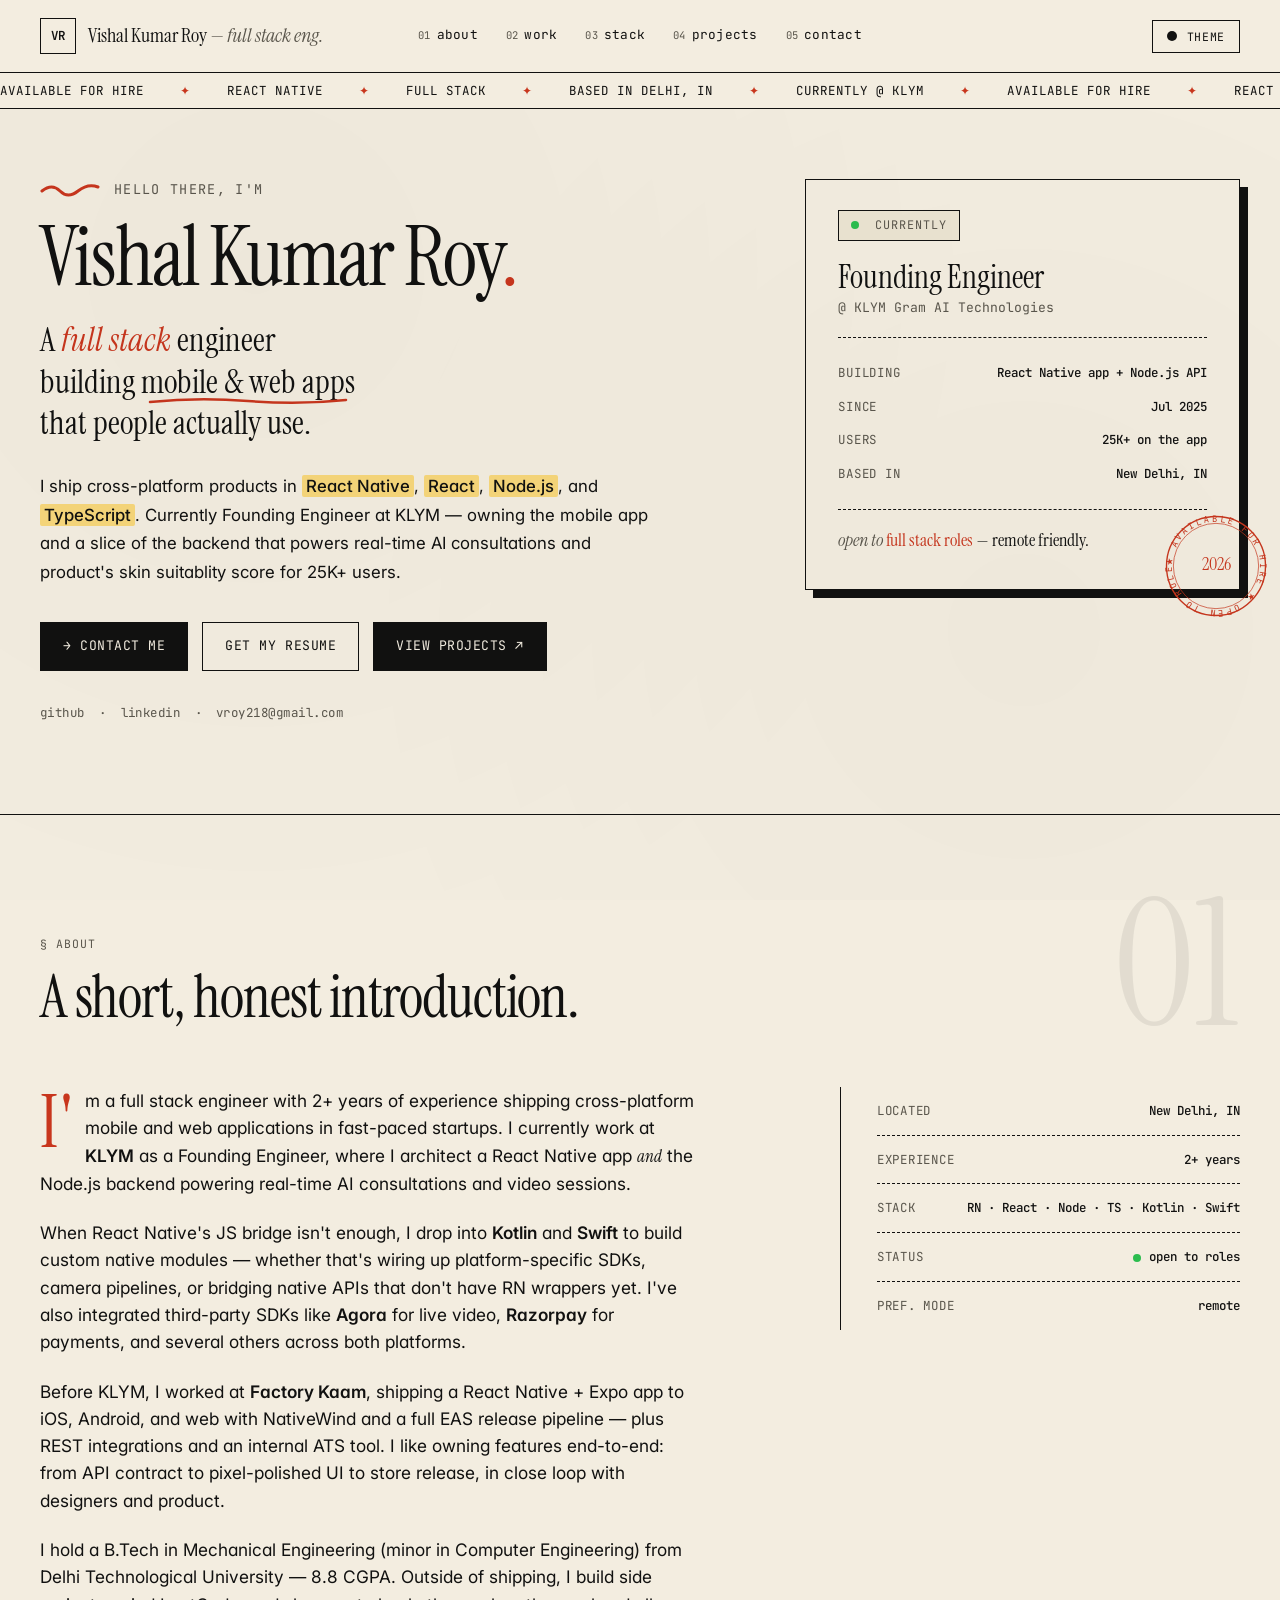
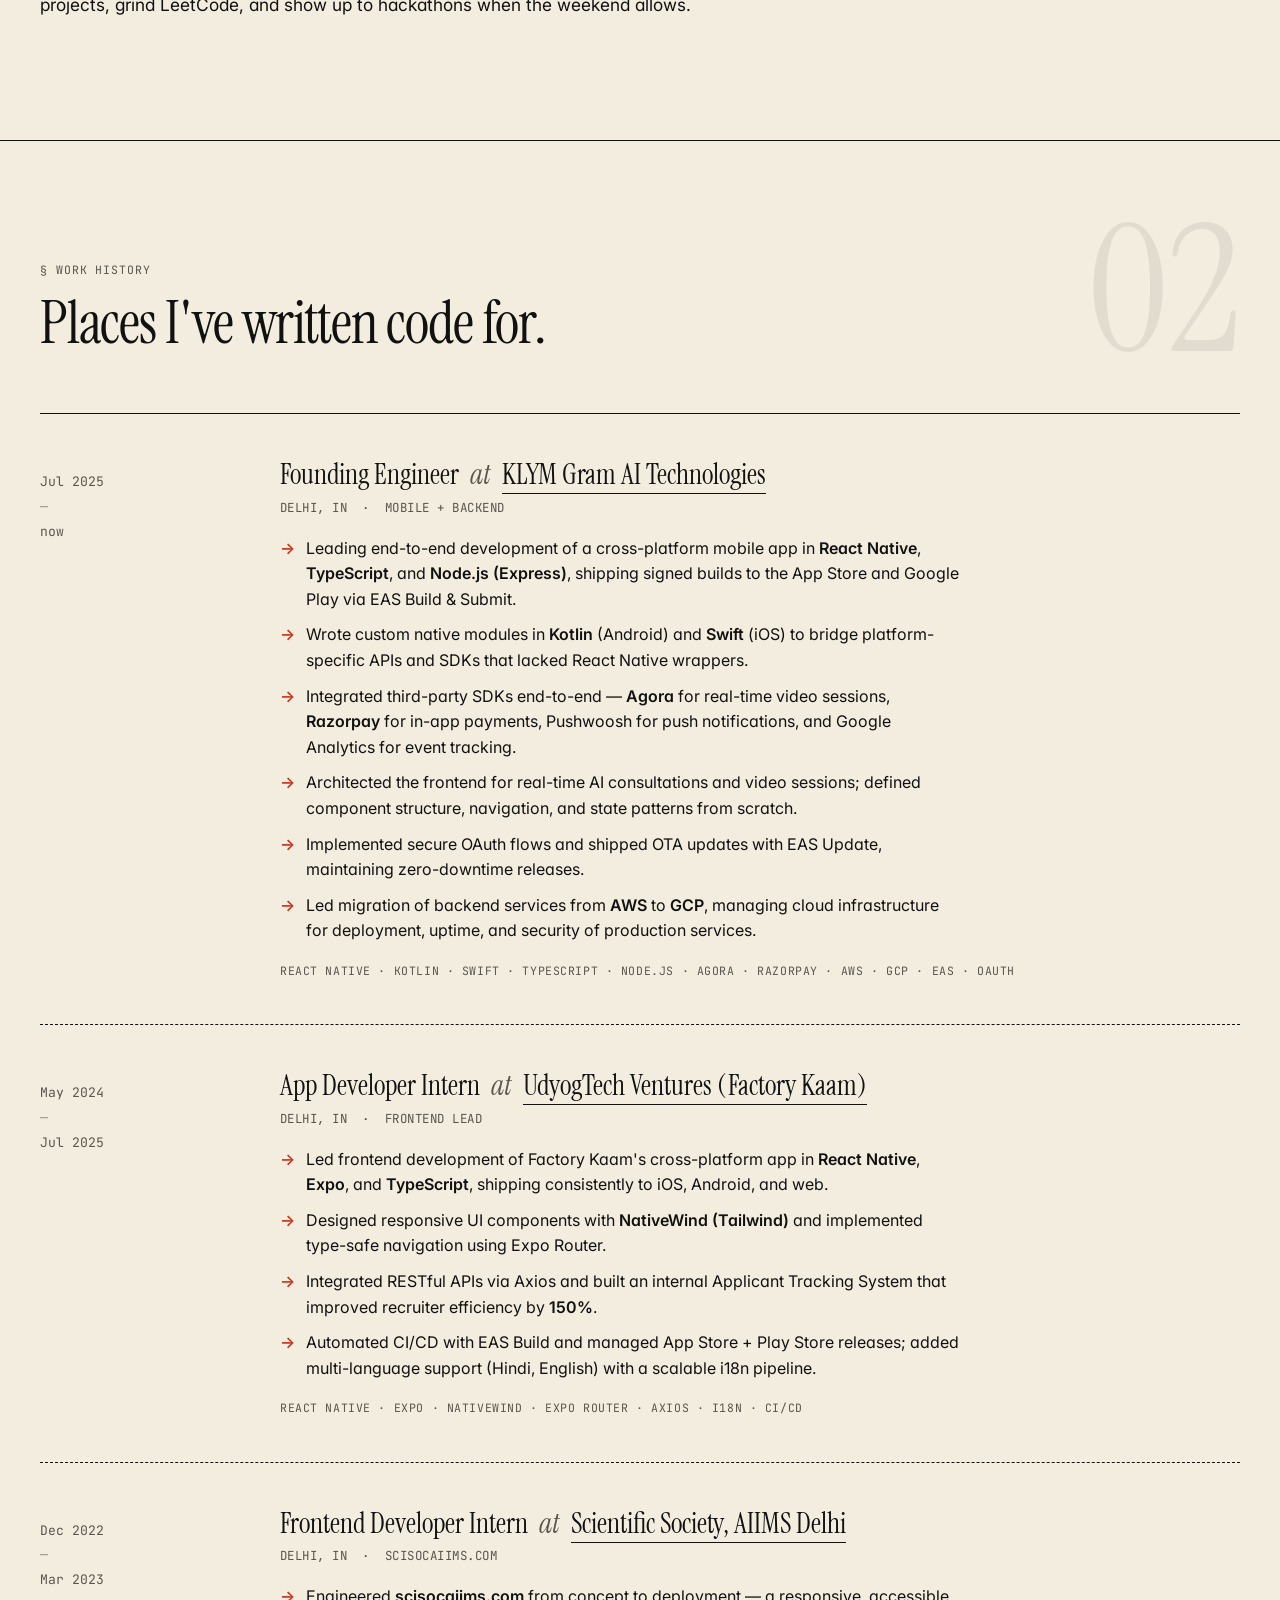
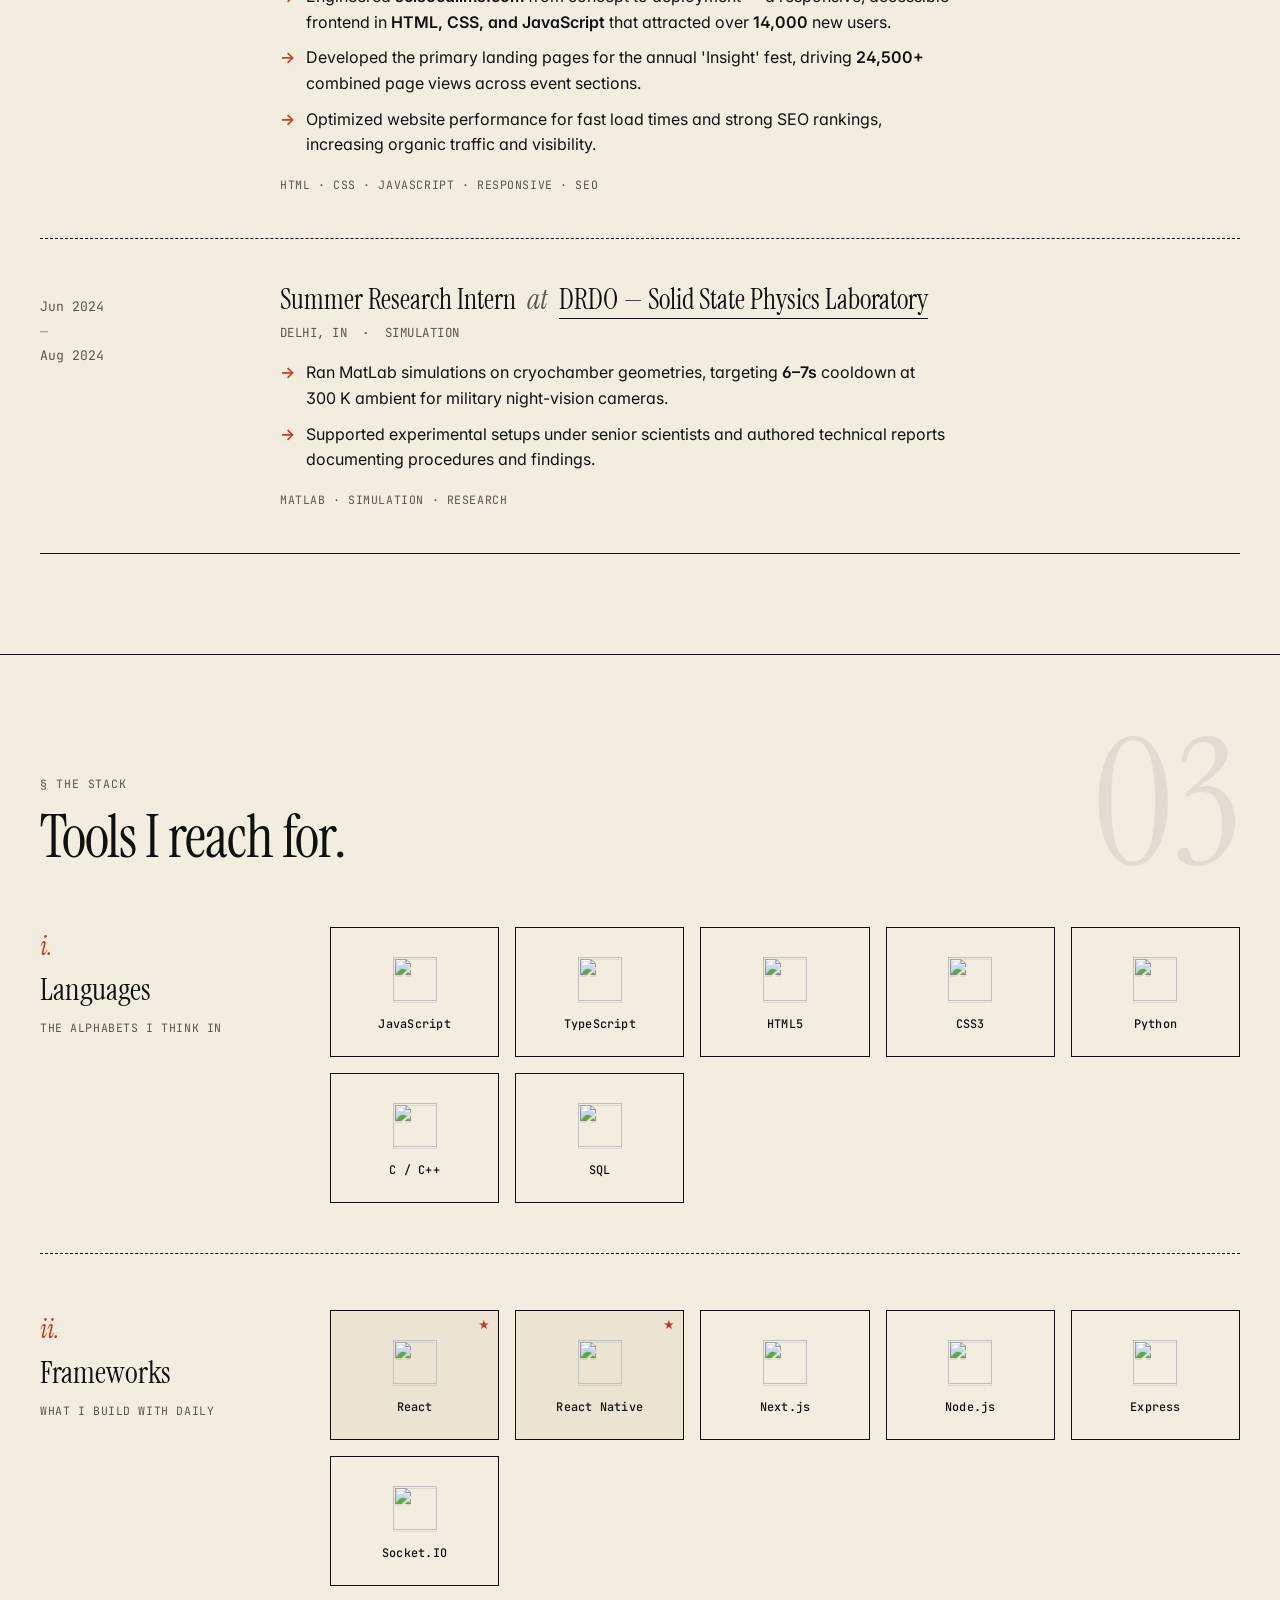
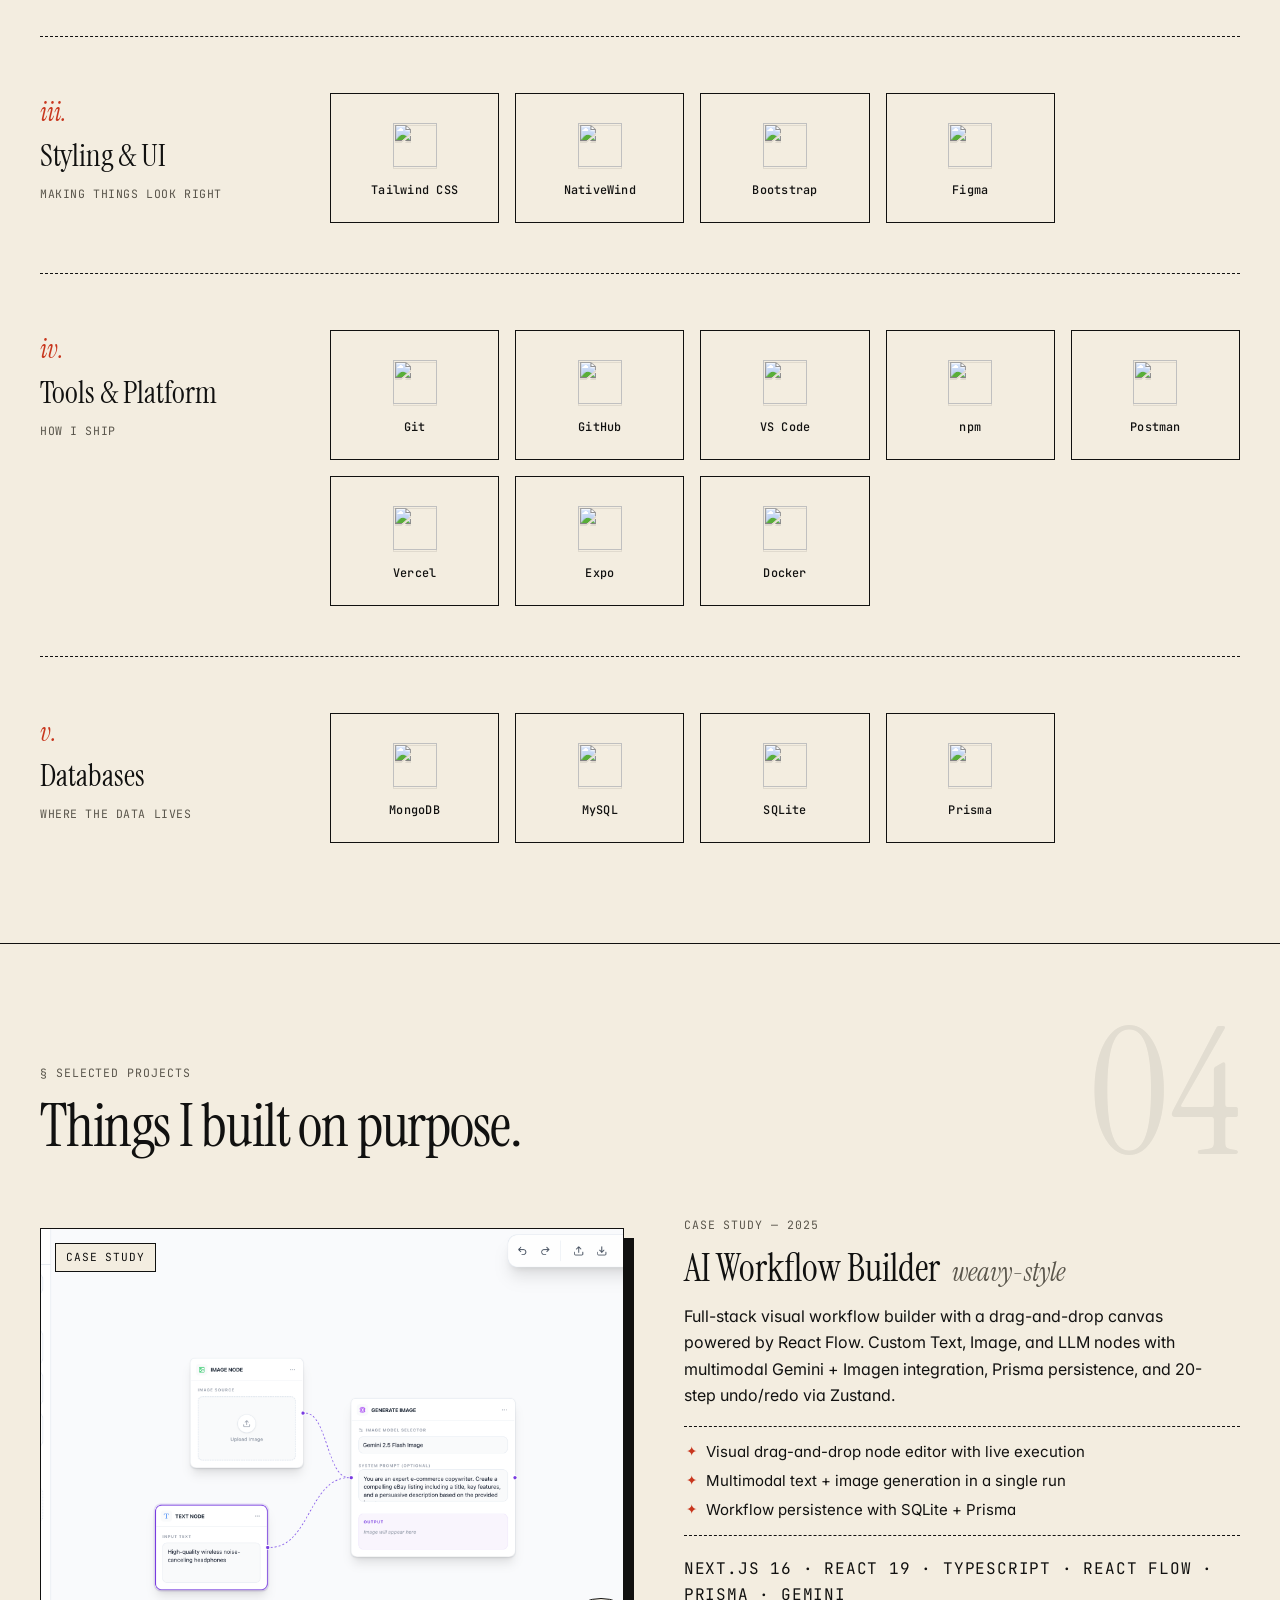
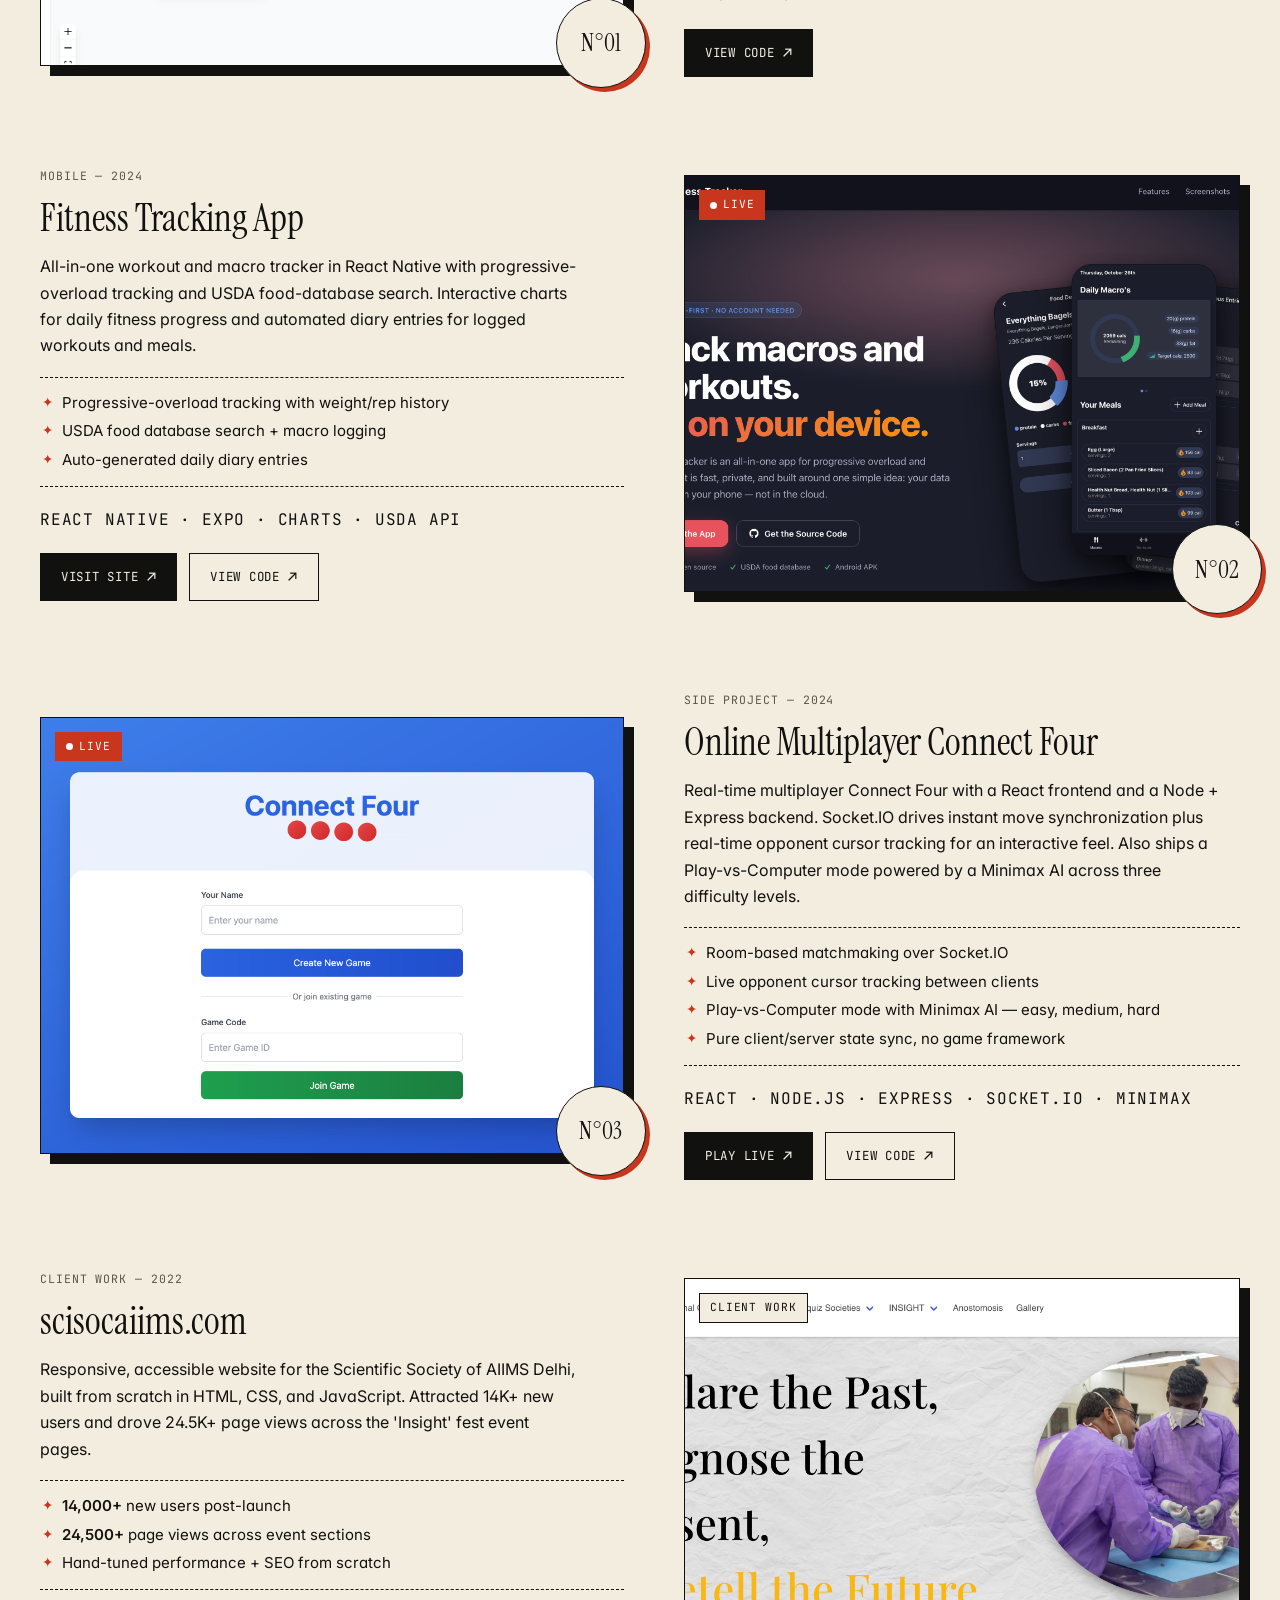
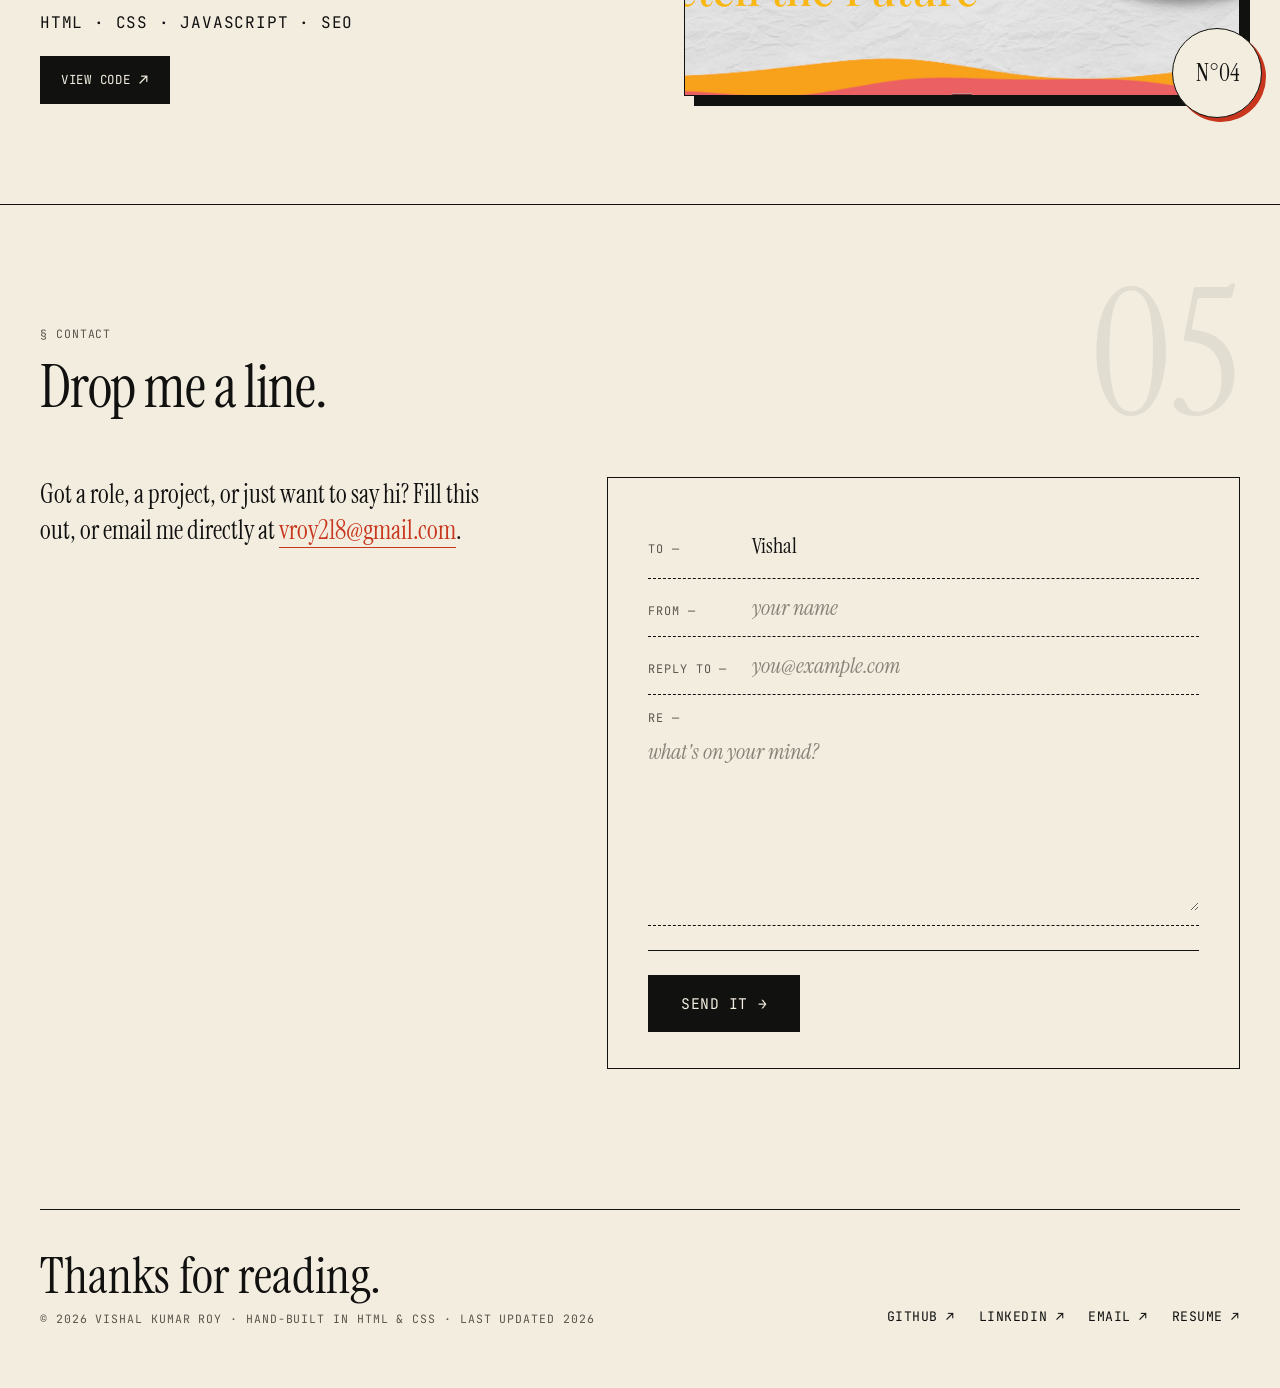
==== index.html @ bc01a057 "ui changes" ====
<!DOCTYPE html>
<html lang="en" data-theme="light">
<head>
  <meta charset="UTF-8" />
  <meta name="viewport" content="width=device-width, initial-scale=1.0" />
  <meta name="description" content="Vishal Kumar Roy — Full Stack Engineer building cross-platform mobile and web apps in React Native, React, Node.js, and TypeScript. Currently Founding Engineer at KLYM." />
  <title>Vishal Kumar Roy — Full Stack Engineer</title>

  <!-- Favicon -->
  <link rel="icon" type="image/svg+xml" href="favicon.svg" />
  <link rel="icon" type="image/png" sizes="32x32" href="favicon-32.png" />
  <link rel="apple-touch-icon" href="apple-touch-icon.png" />

  <!-- Open Graph (Facebook, LinkedIn, WhatsApp, iMessage) -->
  <meta property="og:type" content="website" />
  <meta property="og:url" content="https://www.vishalkumarroy.xyz/" />
  <meta property="og:title" content="Vishal Kumar Roy — Full Stack Engineer" />
  <meta property="og:description" content="I build cross-platform mobile &amp; web apps in React Native, React, Node.js, and TypeScript. Currently Founding Engineer at KLYM — shipping a mobile app and backend for 25K+ users." />
  <meta property="og:image" content="https://www.vishalkumarroy.xyz/og-image.png" />
  <meta property="og:image:width" content="1200" />
  <meta property="og:image:height" content="630" />
  <meta property="og:image:alt" content="Vishal Kumar Roy — Full Stack Engineer portfolio" />
  <meta property="og:site_name" content="Vishal Kumar Roy" />
  <meta property="og:locale" content="en_US" />

  <!-- Twitter Card -->
  <meta name="twitter:card" content="summary_large_image" />
  <meta name="twitter:title" content="Vishal Kumar Roy — Full Stack Engineer" />
  <meta name="twitter:description" content="I build cross-platform mobile &amp; web apps in React Native, React, Node.js, and TypeScript. Founding Engineer at KLYM." />
  <meta name="twitter:image" content="https://www.vishalkumarroy.xyz/og-image.png" />

  <!-- Misc -->
  <meta name="author" content="Vishal Kumar Roy" />
  <meta name="theme-color" content="#111110" />
  <link rel="canonical" href="https://www.vishalkumarroy.xyz/" />

  <link rel="preconnect" href="https://fonts.googleapis.com" />
  <link rel="preconnect" href="https://fonts.gstatic.com" crossorigin />
  <link href="https://fonts.googleapis.com/css2?family=Instrument+Serif:ital@0;1&family=JetBrains+Mono:wght@400;500;600&family=Inter:wght@400;500;600&display=swap" rel="stylesheet" />
  <link rel="stylesheet" href="styles.css" />
</head>
<body>

  <!-- Paper grain overlay -->
  <div class="grain" aria-hidden="true"></div>

  <!-- =============== TOP BAR =============== -->
  <header class="topbar">
    <div class="topbar__inner">
      <a href="#home" class="mark">
        <span class="mark__box">VR</span>
        <span class="mark__text">Vishal Kumar Roy<span class="mark__dash"> — </span><em>full stack eng.</em></span>
      </a>
      <nav class="topnav">
        <a href="#about"><span class="num">01</span>about</a>
        <a href="#experience"><span class="num">02</span>work</a>
        <a href="#skills"><span class="num">03</span>stack</a>
        <a href="#projects"><span class="num">04</span>projects</a>
        <a href="#contact"><span class="num">05</span>contact</a>
      </nav>
      <button id="themeToggle" class="theme-btn" aria-label="Toggle theme">
        <span class="theme-btn__dot"></span><span class="theme-btn__label">theme</span>
      </button>
      <button id="menuBtn" class="menu-btn" aria-label="Menu">☰</button>
    </div>
    <div class="ticker" aria-hidden="true">
      <div class="ticker__track">
        <span>available for hire</span><span>✦</span>
        <span>react native</span><span>✦</span>
        <span>full stack</span><span>✦</span>
        <span>based in delhi, in</span><span>✦</span>
        <span>currently @ klym</span><span>✦</span>
        <span>available for hire</span><span>✦</span>
        <span>react native</span><span>✦</span>
        <span>full stack</span><span>✦</span>
        <span>based in delhi, in</span><span>✦</span>
        <span>currently @ klym</span><span>✦</span>
      </div>
    </div>
  </header>

  <!-- =============== HERO =============== -->
  <section id="home" class="hero">
   

    <div class="hero__grid">
      <div class="hero__left">
        <p class="hero__hello"><span class="scribble"></span> hello there, I'm</p>
        <h1 class="hero__name">Vishal Kumar Roy<span class="hero__period">.</span></h1>
        <h2 class="hero__role">
          A <em>full&nbsp;stack</em> engineer building
          <span class="hero__underline">mobile&nbsp;&amp;&nbsp;web apps</span>
          that people actually use.
        </h2>
        <p class="hero__pitch">
          I ship cross-platform products in
          <mark>React&nbsp;Native</mark>, <mark>React</mark>,
          <mark>Node.js</mark>, and <mark>TypeScript</mark>.
          Currently Founding Engineer at KLYM — owning the mobile app
          and a slice of the backend that powers real-time AI consultations and product's skin suitablity score for 25K+ users.
        </p>
        <div class="hero__cta">
          <a href="#contact" class="btn">→ contact me</a>
          <a href="Vishal_Kumar_Roy_Resume.pdf" class="btn btn--ghost" target="_blank" rel="noopener">get my resume</a>
          <a href="#projects" class="btn btn--link">view projects ↗</a>
        </div>
        <div class="hero__socials">
          <a href="https://github.com/vkroy11" target="_blank" rel="noopener">github</a>
          <span>·</span>
          <a href="https://www.linkedin.com/in/vishal-roy-2a4955233/" target="_blank" rel="noopener">linkedin</a>
          <span>·</span>
          <a href="mailto:vroy218@gmail.com">vroy218@gmail.com</a>
        </div>
      </div>

      <aside class="hero__card" aria-label="currently">
        <div class="card__tag"><span class="pulse"></span> currently</div>
        <p class="card__role">Founding Engineer</p>
        <p class="card__where">@ KLYM Gram AI Technologies</p>
        <hr class="card__rule" />
        <dl class="card__stats">
          <div><dt>building</dt><dd>React Native app + Node.js API</dd></div>
          <div><dt>since</dt><dd>Jul 2025</dd></div>
          <div><dt>users</dt><dd>25K+ on the app</dd></div>
          <div><dt>based in</dt><dd>New Delhi, IN</dd></div>
        </dl>
        <hr class="card__rule" />
        <p class="card__sign"><em>open to</em> <strong>full stack roles</strong> — remote friendly.</p>
        <div class="card__stamp" aria-hidden="true">
          <svg viewBox="0 0 160 160" width="100%" height="100%">
            <defs>
              <path id="stampCircle" d="M80,80 m-64,0 a64,64 0 1,1 128,0 a64,64 0 1,1 -128,0" />
            </defs>
            <circle cx="80" cy="80" r="72" fill="none" stroke="currentColor" stroke-width="2" />
            <circle cx="80" cy="80" r="62" fill="none" stroke="currentColor" stroke-width="1" />
            <text font-family="JetBrains Mono, monospace" font-size="13" fill="currentColor" letter-spacing="4">
              <textPath href="#stampCircle" startOffset="0">★ AVAILABLE FOR HIRE ★ OPEN TO ROLES ★</textPath>
            </text>
            <text x="80" y="86" text-anchor="middle" font-family="Instrument Serif, serif" font-size="26" fill="currentColor">2026</text>
          </svg>
        </div>
      </aside>
    </div>
  </section>

  <!-- =============== ABOUT =============== -->
  <section id="about" class="section">
    <aside class="section__num" aria-hidden="true">01</aside>
    <div class="section__head">
      <span class="label">§ about</span>
      <h2>A short, honest introduction.</h2>
    </div>

    <div class="about">
      <div class="about__prose">
        <p class="dropcap">
          I'm a full stack engineer with 2+ years of experience shipping
          cross-platform mobile and web applications in fast-paced
          startups. I currently work at <strong>KLYM</strong> as a
          Founding Engineer, where I architect a React Native app
          <em>and</em> the Node.js backend powering real-time AI
          consultations and video sessions.
        </p>
        <p>
          When React Native's JS bridge isn't enough, I drop into
          <strong>Kotlin</strong> and <strong>Swift</strong> to build
          custom native modules — whether that's wiring up platform-specific
          SDKs, camera pipelines, or bridging native APIs that don't have
          RN wrappers yet. I've also integrated third-party SDKs like
          <strong>Agora</strong> for live video, <strong>Razorpay</strong>
          for payments, and several others across both platforms.
        </p>
        <p>
          Before KLYM, I worked at <strong>Factory Kaam</strong>, shipping
          a React Native + Expo app to iOS, Android, and web with
          NativeWind and a full EAS release pipeline — plus REST
          integrations and an internal ATS tool. I like owning features
          end-to-end: from API contract to pixel-polished UI to store
          release, in close loop with designers and product.
        </p>
        <p>
          I hold a B.Tech in Mechanical Engineering (minor in Computer
          Engineering) from Delhi Technological University — 8.8 CGPA.
          Outside of shipping, I build side projects, grind LeetCode,
          and show up to hackathons when the weekend allows.
        </p>
      </div>
      <aside class="about__side">
        <dl class="specsheet">
          <div><dt>located</dt><dd>New&nbsp;Delhi,&nbsp;IN</dd></div>
          <div><dt>experience</dt><dd>2+&nbsp;years</dd></div>
          <div><dt>stack</dt><dd>RN · React · Node · TS · Kotlin · Swift</dd></div>
          <div><dt>status</dt><dd><span class="pulse"></span>open to roles</dd></div>
          <div><dt>pref.&nbsp;mode</dt><dd>remote</dd></div>
        </dl>
      </aside>
    </div>
  </section>

  <!-- =============== EXPERIENCE =============== -->
  <section id="experience" class="section section--rule">
    <aside class="section__num" aria-hidden="true">02</aside>
    <div class="section__head">
      <span class="label">§ work history</span>
      <h2>Places I've written code for.</h2>
    </div>

    <ol class="worklist">

      <li class="job">
        <div class="job__years"><span>Jul 2025</span><span class="to">—</span><span>now</span></div>
        <div class="job__body">
          <h3>
            <span class="job__role">Founding Engineer</span>
            <span class="at">at</span>
            <a class="job__co" href="#" onclick="return false">KLYM Gram AI Technologies</a>
          </h3>
          <p class="job__loc">Delhi,&nbsp;IN &nbsp;·&nbsp; mobile + backend</p>
          <ul class="job__bullets">
            <li>Leading end-to-end development of a cross-platform mobile app in <strong>React Native</strong>, <strong>TypeScript</strong>, and <strong>Node.js (Express)</strong>, shipping signed builds to the App Store and Google Play via EAS Build &amp; Submit.</li>
            <li>Wrote custom native modules in <strong>Kotlin</strong> (Android) and <strong>Swift</strong> (iOS) to bridge platform-specific APIs and SDKs that lacked React Native wrappers.</li>
            <li>Integrated third-party SDKs end-to-end — <strong>Agora</strong> for real-time video sessions, <strong>Razorpay</strong> for in-app payments, Pushwoosh for push notifications, and Google Analytics for event tracking.</li>
            <li>Architected the frontend for real-time AI consultations and video sessions; defined component structure, navigation, and state patterns from scratch.</li>
            <li>Implemented secure OAuth flows and shipped OTA updates with EAS Update, maintaining zero-downtime releases.</li>
            <li>Led migration of backend services from <strong>AWS</strong> to <strong>GCP</strong>, managing cloud infrastructure for deployment, uptime, and security of production services.</li>
          </ul>
          <p class="job__tags">React Native · Kotlin · Swift · TypeScript · Node.js · Agora · Razorpay · AWS · GCP · EAS · OAuth</p>
        </div>
      </li>

      <li class="job">
        <div class="job__years"><span>May 2024</span><span class="to">—</span><span>Jul 2025</span></div>
        <div class="job__body">
          <h3>
            <span class="job__role">App Developer Intern</span>
            <span class="at">at</span>
            <a class="job__co" href="#" onclick="return false">UdyogTech Ventures (Factory Kaam)</a>
          </h3>
          <p class="job__loc">Delhi,&nbsp;IN &nbsp;·&nbsp; frontend lead</p>
          <ul class="job__bullets">
            <li>Led frontend development of Factory Kaam's cross-platform app in <strong>React Native</strong>, <strong>Expo</strong>, and <strong>TypeScript</strong>, shipping consistently to iOS, Android, and web.</li>
            <li>Designed responsive UI components with <strong>NativeWind (Tailwind)</strong> and implemented type-safe navigation using Expo Router.</li>
            <li>Integrated RESTful APIs via Axios and built an internal Applicant Tracking System that improved recruiter efficiency by <strong>150%</strong>.</li>
            <li>Automated CI/CD with EAS Build and managed App&nbsp;Store + Play&nbsp;Store releases; added multi-language support (Hindi, English) with a scalable i18n pipeline.</li>
          </ul>
          <p class="job__tags">React Native · Expo · NativeWind · Expo Router · Axios · i18n · CI/CD</p>
        </div>
      </li>

      <li class="job">
        <div class="job__years"><span>Dec 2022</span><span class="to">—</span><span>Mar 2023</span></div>
        <div class="job__body">
          <h3>
            <span class="job__role">Frontend Developer Intern</span>
            <span class="at">at</span>
            <a class="job__co" href="#" onclick="return false">Scientific Society, AIIMS Delhi</a>
          </h3>
          <p class="job__loc">Delhi,&nbsp;IN &nbsp;·&nbsp; scisocaiims.com</p>
          <ul class="job__bullets">
            <li>Engineered <strong>scisocaiims.com</strong> from concept to deployment — a responsive, accessible frontend in <strong>HTML, CSS, and JavaScript</strong> that attracted over <strong>14,000</strong> new users.</li>
            <li>Developed the primary landing pages for the annual 'Insight' fest, driving <strong>24,500+</strong> combined page views across event sections.</li>
            <li>Optimized website performance for fast load times and strong SEO rankings, increasing organic traffic and visibility.</li>
          </ul>
          <p class="job__tags">HTML · CSS · JavaScript · responsive · SEO</p>
        </div>
      </li>

      <li class="job">
        <div class="job__years"><span>Jun 2024</span><span class="to">—</span><span>Aug 2024</span></div>
        <div class="job__body">
          <h3>
            <span class="job__role">Summer Research Intern</span>
            <span class="at">at</span>
            <a class="job__co" href="#" onclick="return false">DRDO — Solid State Physics Laboratory</a>
          </h3>
          <p class="job__loc">Delhi,&nbsp;IN &nbsp;·&nbsp; simulation</p>
          <ul class="job__bullets">
            <li>Ran MatLab simulations on cryochamber geometries, targeting <strong>6–7s</strong> cooldown at 300&nbsp;K ambient for military night-vision cameras.</li>
            <li>Supported experimental setups under senior scientists and authored technical reports documenting procedures and findings.</li>
          </ul>
          <p class="job__tags">MatLab · simulation · research</p>
        </div>
      </li>

    </ol>
  </section>

  <!-- =============== SKILLS =============== -->
  <section id="skills" class="section section--rule">
    <aside class="section__num" aria-hidden="true">03</aside>
    <div class="section__head">
      <span class="label">§ the stack</span>
      <h2>Tools I reach for.</h2>
    </div>

    <div class="stack">

      <div class="stack__group">
        <div class="stack__label">
          <span class="num">i.</span>
          <h3>Languages</h3>
          <span class="dim">the alphabets I think in</span>
        </div>
        <div class="tiles">
          <a class="tile" href="#" onclick="return false">
            <img src="https://cdn.jsdelivr.net/gh/devicons/devicon/icons/javascript/javascript-original.svg" alt="" />
            <span>JavaScript</span>
          </a>
          <a class="tile" href="#" onclick="return false">
            <img src="https://cdn.jsdelivr.net/gh/devicons/devicon/icons/typescript/typescript-original.svg" alt="" />
            <span>TypeScript</span>
          </a>
          <a class="tile" href="#" onclick="return false">
            <img src="https://cdn.jsdelivr.net/gh/devicons/devicon/icons/html5/html5-original.svg" alt="" />
            <span>HTML5</span>
          </a>
          <a class="tile" href="#" onclick="return false">
            <img src="https://cdn.jsdelivr.net/gh/devicons/devicon/icons/css3/css3-original.svg" alt="" />
            <span>CSS3</span>
          </a>
          <a class="tile" href="#" onclick="return false">
            <img src="https://cdn.jsdelivr.net/gh/devicons/devicon/icons/python/python-original.svg" alt="" />
            <span>Python</span>
          </a>
          <a class="tile" href="#" onclick="return false">
            <img src="https://cdn.jsdelivr.net/gh/devicons/devicon/icons/cplusplus/cplusplus-original.svg" alt="" />
            <span>C / C++</span>
          </a>
          <a class="tile" href="#" onclick="return false">
            <img src="https://cdn.jsdelivr.net/gh/devicons/devicon/icons/mysql/mysql-original.svg" alt="" />
            <span>SQL</span>
          </a>
        </div>
      </div>

      <div class="stack__group">
        <div class="stack__label">
          <span class="num">ii.</span>
          <h3>Frameworks</h3>
          <span class="dim">what I build with daily</span>
        </div>
        <div class="tiles">
          <a class="tile tile--featured" href="#" onclick="return false">
            <img src="https://cdn.jsdelivr.net/gh/devicons/devicon/icons/react/react-original.svg" alt="" />
            <span>React</span>
          </a>
          <a class="tile tile--featured" href="#" onclick="return false">
            <img src="https://cdn.jsdelivr.net/gh/devicons/devicon/icons/react/react-original.svg" alt="" />
            <span>React Native</span>
          </a>
          <a class="tile" href="#" onclick="return false">
            <img src="https://cdn.jsdelivr.net/gh/devicons/devicon/icons/nextjs/nextjs-original.svg" alt="" />
            <span>Next.js</span>
          </a>
          <a class="tile" href="#" onclick="return false">
            <img src="https://cdn.jsdelivr.net/gh/devicons/devicon/icons/nodejs/nodejs-original.svg" alt="" />
            <span>Node.js</span>
          </a>
          <a class="tile" href="#" onclick="return false">
            <img src="https://cdn.jsdelivr.net/gh/devicons/devicon/icons/express/express-original.svg" alt="" />
            <span>Express</span>
          </a>
          <a class="tile" href="#" onclick="return false">
            <img src="https://cdn.jsdelivr.net/gh/devicons/devicon/icons/socketio/socketio-original.svg" alt="" />
            <span>Socket.IO</span>
          </a>
        </div>
      </div>

      <div class="stack__group">
        <div class="stack__label">
          <span class="num">iii.</span>
          <h3>Styling &amp; UI</h3>
          <span class="dim">making things look right</span>
        </div>
        <div class="tiles">
          <a class="tile" href="#" onclick="return false">
            <img src="https://cdn.jsdelivr.net/gh/devicons/devicon/icons/tailwindcss/tailwindcss-original.svg" alt="" />
            <span>Tailwind CSS</span>
          </a>
          <a class="tile" href="#" onclick="return false">
            <img src="https://cdn.jsdelivr.net/gh/devicons/devicon/icons/tailwindcss/tailwindcss-original.svg" alt="" />
            <span>NativeWind</span>
          </a>
          <a class="tile" href="#" onclick="return false">
            <img src="https://cdn.jsdelivr.net/gh/devicons/devicon/icons/bootstrap/bootstrap-original.svg" alt="" />
            <span>Bootstrap</span>
          </a>
          <a class="tile" href="#" onclick="return false">
            <img src="https://cdn.jsdelivr.net/gh/devicons/devicon/icons/figma/figma-original.svg" alt="" />
            <span>Figma</span>
          </a>
        </div>
      </div>

      <div class="stack__group">
        <div class="stack__label">
          <span class="num">iv.</span>
          <h3>Tools &amp; Platform</h3>
          <span class="dim">how I ship</span>
        </div>
        <div class="tiles">
          <a class="tile" href="#" onclick="return false">
            <img src="https://cdn.jsdelivr.net/gh/devicons/devicon/icons/git/git-original.svg" alt="" />
            <span>Git</span>
          </a>
          <a class="tile" href="#" onclick="return false">
            <img src="https://cdn.jsdelivr.net/gh/devicons/devicon/icons/github/github-original.svg" alt="" />
            <span>GitHub</span>
          </a>
          <a class="tile" href="#" onclick="return false">
            <img src="https://cdn.jsdelivr.net/gh/devicons/devicon/icons/vscode/vscode-original.svg" alt="" />
            <span>VS Code</span>
          </a>
          <a class="tile" href="#" onclick="return false">
            <img src="https://cdn.jsdelivr.net/gh/devicons/devicon/icons/npm/npm-original-wordmark.svg" alt="" />
            <span>npm</span>
          </a>
          <a class="tile" href="#" onclick="return false">
            <img src="https://cdn.jsdelivr.net/gh/devicons/devicon/icons/postman/postman-original.svg" alt="" />
            <span>Postman</span>
          </a>
          <a class="tile" href="#" onclick="return false">
            <img src="https://cdn.jsdelivr.net/gh/devicons/devicon/icons/vercel/vercel-original.svg" alt="" />
            <span>Vercel</span>
          </a>
          <a class="tile" href="#" onclick="return false">
            <img src="https://cdn.jsdelivr.net/gh/devicons/devicon/icons/expo/expo-original.svg" alt="" />
            <span>Expo</span>
          </a>
          <a class="tile" href="#" onclick="return false">
            <img src="https://cdn.jsdelivr.net/gh/devicons/devicon/icons/docker/docker-original.svg" alt="" />
            <span>Docker</span>
          </a>
        </div>
      </div>

      <div class="stack__group">
        <div class="stack__label">
          <span class="num">v.</span>
          <h3>Databases</h3>
          <span class="dim">where the data lives</span>
        </div>
        <div class="tiles">
          <a class="tile" href="#" onclick="return false">
            <img src="https://cdn.jsdelivr.net/gh/devicons/devicon/icons/mongodb/mongodb-original.svg" alt="" />
            <span>MongoDB</span>
          </a>
          <a class="tile" href="#" onclick="return false">
            <img src="https://cdn.jsdelivr.net/gh/devicons/devicon/icons/mysql/mysql-original.svg" alt="" />
            <span>MySQL</span>
          </a>
          <a class="tile" href="#" onclick="return false">
            <img src="https://cdn.jsdelivr.net/gh/devicons/devicon/icons/sqlite/sqlite-original.svg" alt="" />
            <span>SQLite</span>
          </a>
          <a class="tile" href="#" onclick="return false">
            <img src="https://cdn.jsdelivr.net/gh/devicons/devicon/icons/prisma/prisma-original.svg" alt="" />
            <span>Prisma</span>
          </a>
        </div>
      </div>

    </div>
  </section>

  <!-- =============== PROJECTS =============== -->
  <section id="projects" class="section section--rule">
    <aside class="section__num" aria-hidden="true">04</aside>
    <div class="section__head">
      <span class="label">§ selected projects</span>
      <h2>Things I built on purpose.</h2>
    </div>

    <div class="projects">

      <article class="proj">
        <div class="proj__media">
          <div class="proj__frame">
            <img src="assets/weavy-clone.png" alt="AI Workflow Builder (Weavy clone) screenshot" loading="lazy" />
            <span class="proj__dot">case study</span>
          </div>
          <div class="proj__badge">N°01</div>
        </div>
        <div class="proj__main">
          <span class="label">case study — 2025</span>
          <h3>AI Workflow Builder <span class="proj__kind">weavy-style</span></h3>
          <p>Full-stack visual workflow builder with a drag-and-drop canvas powered by React Flow. Custom Text, Image, and LLM nodes with multimodal Gemini + Imagen integration, Prisma persistence, and 20-step undo/redo via Zustand.</p>
          <ul class="proj__highlights">
            <li>Visual drag-and-drop node editor with live execution</li>
            <li>Multimodal text + image generation in a single run</li>
            <li>Workflow persistence with SQLite + Prisma</li>
          </ul>
          <p class="proj__stack">Next.js&nbsp;16 · React&nbsp;19 · TypeScript · React&nbsp;Flow · Prisma · Gemini</p>
          <div class="proj__actions">
            <a class="proj__link" href="https://github.com/vkroy11/weavy-clone" target="_blank" rel="noopener">view code<span>↗</span></a>
          </div>
        </div>
      </article>

      <article class="proj proj--flip">
        <div class="proj__media">
          <div class="proj__frame">
            <img src="assets/fitness-tracker.png" alt="Fitness Tracking App screenshot" loading="lazy" />
            <span class="proj__dot proj__dot--live">live</span>
          </div>
          <div class="proj__badge">N°02</div>
        </div>
        <div class="proj__main">
          <span class="label">mobile — 2024</span>
          <h3>Fitness Tracking App</h3>
          <p>All-in-one workout and macro tracker in React Native with progressive-overload tracking and USDA food-database search. Interactive charts for daily fitness progress and automated diary entries for logged workouts and meals.</p>
          <ul class="proj__highlights">
            <li>Progressive-overload tracking with weight/rep history</li>
            <li>USDA food database search + macro logging</li>
            <li>Auto-generated daily diary entries</li>
          </ul>
          <p class="proj__stack">React&nbsp;Native · Expo · Charts · USDA&nbsp;API</p>
          <div class="proj__actions">
            <a class="proj__link" href="https://fitness-tracker.vishalkumarroy.xyz" target="_blank" rel="noopener">visit site<span>↗</span></a>
            <a class="proj__link proj__link--ghost" href="https://github.com/vkroy11/fitness_tracking_app" target="_blank" rel="noopener">view code<span>↗</span></a>
          </div>
        </div>
      </article>

      <article class="proj">
        <div class="proj__media">
          <div class="proj__frame">
            <img src="assets/connect-4.png" alt="Connect Four game screenshot" loading="lazy" />
            <span class="proj__dot proj__dot--live">live</span>
          </div>
          <div class="proj__badge">N°03</div>
        </div>
        <div class="proj__main">
          <span class="label">side project — 2024</span>
          <h3>Online Multiplayer Connect Four</h3>
          <p>Real-time multiplayer Connect Four with a React frontend and a Node + Express backend. Socket.IO drives instant move synchronization plus real-time opponent cursor tracking for an interactive feel. Also ships a Play-vs-Computer mode powered by a Minimax AI across three difficulty levels.</p>
          <ul class="proj__highlights">
            <li>Room-based matchmaking over Socket.IO</li>
            <li>Live opponent cursor tracking between clients</li>
            <li>Play-vs-Computer mode with Minimax AI — easy, medium, hard</li>
            <li>Pure client/server state sync, no game framework</li>
          </ul>
          <p class="proj__stack">React · Node.js · Express · Socket.IO · Minimax</p>
          <div class="proj__actions">
            <a class="proj__link" href="https://connect-four.vishalkumarroy.xyz/" target="_blank" rel="noopener">play live<span>↗</span></a>
            <a class="proj__link proj__link--ghost" href="https://github.com/vkroy11/Connect-4" target="_blank" rel="noopener">view code<span>↗</span></a>
          </div>
        </div>
      </article>

      <article class="proj proj--flip">
        <div class="proj__media">
          <div class="proj__frame">
            <img src="assets/scisoc.png" alt="scisocaiims.com screenshot" loading="lazy" />
            <span class="proj__dot">client work</span>
          </div>
          <div class="proj__badge">N°04</div>
        </div>
        <div class="proj__main">
          <span class="label">client work — 2022</span>
          <h3>scisocaiims.com</h3>
          <p>Responsive, accessible website for the Scientific Society of AIIMS Delhi, built from scratch in HTML, CSS, and JavaScript. Attracted 14K+ new users and drove 24.5K+ page views across the 'Insight' fest event pages.</p>
          <ul class="proj__highlights">
            <li><strong>14,000+</strong> new users post-launch</li>
            <li><strong>24,500+</strong> page views across event sections</li>
            <li>Hand-tuned performance + SEO from scratch</li>
          </ul>
          <p class="proj__stack">HTML · CSS · JavaScript · SEO</p>
          <div class="proj__actions">
            <a class="proj__link" href="https://github.com/vkroy11/Scisoc" target="_blank" rel="noopener">view code<span>↗</span></a>
          </div>
        </div>
      </article>

    </div>
  </section>

  <!-- =============== CONTACT =============== -->
  <section id="contact" class="section section--rule contact">
    <aside class="section__num" aria-hidden="true">05</aside>
    <div class="section__head">
      <span class="label">§ contact</span>
      <h2>Drop me a line.</h2>
    </div>

    <div class="contact__wrap">
      <p class="contact__lede">
        Got a role, a project, or just want to say hi?
        Fill this out, or email me directly at
        <a href="mailto:vroy218@gmail.com">vroy218@gmail.com</a>.
      </p>
      <form class="letter" id="contactForm">
        <input type="hidden" name="access_key" value="9db23df6-98b5-4d96-be26-63f0de3a133b" />
        <input type="hidden" name="subject" value="Portfolio contact from vishalkumarroy.xyz" />
        <input type="checkbox" name="botcheck" style="display:none" tabindex="-1" autocomplete="off" />
        <p class="letter__line"><span class="letter__key">to —</span><span class="letter__val">Vishal</span></p>
        <p class="letter__line"><span class="letter__key">from —</span>
          <input type="text" id="name" name="name" placeholder="your name" required />
        </p>
        <p class="letter__line"><span class="letter__key">reply to —</span>
          <input type="email" id="email" name="email" placeholder="you@example.com" required />
        </p>
        <p class="letter__line letter__line--msg"><span class="letter__key">re —</span>
          <textarea id="message" name="message" rows="6" placeholder="what's on your mind?" required></textarea>
        </p>
        <div class="letter__foot">
          <button type="submit" class="btn btn--big" id="contactSubmit">send it →</button>
          <span class="label" id="formStatus"></span>
        </div>
      </form>
    </div>
  </section>

  <!-- =============== FOOTER =============== -->
  <footer class="foot">
    <hr />
    <div class="foot__inner">
      <div>
        <p class="foot__big">Thanks for reading.</p>
        <p class="label">© <span id="year"></span> Vishal Kumar Roy · Hand-built in HTML &amp; CSS · Last updated 2026</p>
      </div>
      <ul class="foot__links">
        <li><a href="https://github.com/vkroy11" target="_blank" rel="noopener">github ↗</a></li>
        <li><a href="https://www.linkedin.com/in/vishal-roy-2a4955233/" target="_blank" rel="noopener">linkedin ↗</a></li>
        <li><a href="mailto:vroy218@gmail.com">email ↗</a></li>
        <li><a href="Vishal_Kumar_Roy_Resume.pdf" target="_blank" rel="noopener">resume ↗</a></li>
      </ul>
    </div>
  </footer>

  <script src="script.js"></script>
</body>
</html>
---- styles.css ----
/* ============================================================
   Vishal Kumar Roy — Portfolio (editorial / brutalist redesign)
   Hand-crafted typographic layout on cream paper.
   Fonts: Instrument Serif (display), JetBrains Mono (labels), Inter (body)
   ============================================================ */

:root[data-theme="light"] {
  --paper:     #f3ede0;
  --paper-2:   #ebe4d2;
  --ink:       #111110;
  --ink-dim:   #5a564c;
  --rule:      #111110;
  --accent:    #c8361d;
  --accent-2:  #8a5a2b;
  --mark-bg:   #f7d77a;
}
:root[data-theme="dark"] {
  --paper:     #0e0e0c;
  --paper-2:   #16150f;
  --ink:       #f1ece0;
  --ink-dim:   #8f897a;
  --rule:      #f1ece0;
  --accent:    #ff6a3d;
  --accent-2:  #d9a05b;
  --mark-bg:   #46350a;
}

* { box-sizing: border-box; margin: 0; padding: 0; }

html {
  scroll-behavior: smooth;
  scroll-padding-top: 120px;
}

body {
  background: var(--paper);
  color: var(--ink);
  font-family: 'Inter', ui-sans-serif, system-ui, sans-serif;
  font-size: 16px;
  line-height: 1.58;
  -webkit-font-smoothing: antialiased;
  font-feature-settings: 'ss01', 'cv11';
  position: relative;
  overflow-x: hidden;
}

/* paper grain */
.grain {
  position: fixed;
  inset: 0;
  pointer-events: none;
  z-index: 1;
  mix-blend-mode: multiply;
  opacity: 0.35;
  background-image:
    radial-gradient(circle at 20% 30%, rgba(0,0,0,0.06) 0, transparent 60%),
    radial-gradient(circle at 80% 70%, rgba(0,0,0,0.05) 0, transparent 55%);
}
:root[data-theme="dark"] .grain { mix-blend-mode: screen; opacity: 0.15; }

a { color: inherit; text-decoration: none; }
em { font-family: 'Instrument Serif', serif; font-style: italic; }

.label {
  font-family: 'JetBrains Mono', ui-monospace, Menlo, monospace;
  font-size: 0.72rem;
  letter-spacing: 0.08em;
  text-transform: uppercase;
  color: var(--ink-dim);
}

mark {
  background: var(--mark-bg);
  color: var(--ink);
  padding: 1px 4px;
  border-radius: 2px;
  font-weight: 500;
}

/* ============================================================
   TOP BAR
   ============================================================ */
.topbar {
  position: sticky;
  top: 0;
  z-index: 50;
  background: var(--paper);
  border-bottom: 1.5px solid var(--rule);
}
.topbar__inner {
  display: grid;
  grid-template-columns: 1fr auto 1fr;
  align-items: center;
  padding: 18px 40px;
  gap: 24px;
}
.mark {
  display: flex;
  align-items: center;
  gap: 12px;
  font-family: 'Instrument Serif', serif;
  font-size: 1.25rem;
}
.mark__box {
  display: inline-grid;
  place-items: center;
  width: 36px; height: 36px;
  border: 1.5px solid var(--rule);
  font-family: 'JetBrains Mono', monospace;
  font-size: 0.78rem;
  font-weight: 600;
  letter-spacing: 0.02em;
}
.mark__text em { color: var(--ink-dim); }
.mark__dash { color: var(--ink-dim); }

.topnav {
  display: flex;
  gap: 28px;
  font-family: 'JetBrains Mono', monospace;
  font-size: 0.8rem;
  letter-spacing: 0.02em;
}
.topnav a {
  display: inline-flex;
  align-items: baseline;
  gap: 6px;
  padding: 6px 0;
  border-bottom: 1.5px solid transparent;
  transition: border-color 0.2s ease, color 0.2s ease;
}
.topnav a:hover { border-bottom-color: var(--accent); color: var(--accent); }
.topnav .num { color: var(--ink-dim); font-size: 0.66rem; }

.theme-btn {
  justify-self: end;
  background: transparent;
  border: 1.5px solid var(--rule);
  padding: 8px 14px;
  cursor: pointer;
  font-family: 'JetBrains Mono', monospace;
  font-size: 0.72rem;
  letter-spacing: 0.06em;
  text-transform: uppercase;
  color: var(--ink);
  display: inline-flex;
  align-items: center;
  gap: 10px;
  transition: background 0.2s ease;
}
.theme-btn:hover { background: var(--paper-2); }
.theme-btn__dot {
  width: 10px; height: 10px;
  border-radius: 50%;
  background: var(--ink);
}
:root[data-theme="dark"] .theme-btn__dot { background: var(--paper); border: 1.5px solid var(--ink); }

.menu-btn { display: none; background: transparent; border: 1.5px solid var(--rule); font-size: 1rem; padding: 6px 12px; cursor: pointer; color: var(--ink); }

/* ticker */
.ticker {
  border-top: 1.5px solid var(--rule);
  background: var(--paper);
  overflow: hidden;
  height: 36px;
  display: flex;
  align-items: center;
}
.ticker__track {
  display: flex;
  gap: 36px;
  white-space: nowrap;
  font-family: 'JetBrains Mono', monospace;
  font-size: 0.78rem;
  text-transform: uppercase;
  letter-spacing: 0.08em;
  color: var(--ink);
  animation: tick 40s linear infinite;
}
.ticker__track span:nth-child(even) { color: var(--accent); }
@keyframes tick {
  from { transform: translateX(0); }
  to   { transform: translateX(-50%); }
}

/* ============================================================
   HERO
   ============================================================ */
.hero {
  position: relative;
  padding: 70px 40px 90px;
  border-bottom: 1.5px solid var(--rule);
  max-width: 1280px;
  margin: 0 auto;
}
.hero__meta {
  display: flex;
  justify-content: space-between;
  margin-bottom: 50px;
  padding-bottom: 24px;
  border-bottom: 1px dashed var(--rule);
}

.hero__grid {
  display: grid;
  grid-template-columns: 1.6fr 1fr;
  gap: 70px;
  align-items: start;
}

.hero__hello {
  display: flex;
  align-items: center;
  gap: 14px;
  font-family: 'JetBrains Mono', monospace;
  font-size: 0.84rem;
  color: var(--ink-dim);
  text-transform: uppercase;
  letter-spacing: 0.1em;
  margin-bottom: 18px;
}
.scribble {
  display: inline-block;
  width: 60px; height: 18px;
  background: var(--accent);
  -webkit-mask: url("data:image/svg+xml;utf8,<svg xmlns='http://www.w3.org/2000/svg' viewBox='0 0 60 18'><path d='M2 10 Q 12 2 20 10 T 38 10 T 58 6' stroke='black' stroke-width='3' fill='none' stroke-linecap='round'/></svg>") no-repeat center / contain;
          mask: url("data:image/svg+xml;utf8,<svg xmlns='http://www.w3.org/2000/svg' viewBox='0 0 60 18'><path d='M2 10 Q 12 2 20 10 T 38 10 T 58 6' stroke='black' stroke-width='3' fill='none' stroke-linecap='round'/></svg>") no-repeat center / contain;
}

.hero__name {
  font-family: 'Instrument Serif', serif;
  font-weight: 400;
  font-size: clamp(2.8rem, 6.5vw, 6rem);
  line-height: 0.95;
  letter-spacing: -0.025em;
  margin-bottom: 22px;
}
.hero__period { color: var(--accent); }

.hero__role {
  font-family: 'Instrument Serif', serif;
  font-weight: 400;
  font-size: clamp(1.5rem, 2.6vw, 2.4rem);
  line-height: 1.25;
  margin-bottom: 28px;
  max-width: 22ch;
}
.hero__role em { color: var(--accent); }
.hero__underline {
  position: relative;
  display: inline-block;
  white-space: nowrap;
}
.hero__underline::after {
  content: '';
  position: absolute;
  left: 0; right: 0; bottom: -4px;
  height: 10px;
  background: var(--accent);
  -webkit-mask: url("data:image/svg+xml;utf8,<svg xmlns='http://www.w3.org/2000/svg' viewBox='0 0 200 10'><path d='M2 6 Q 50 1 100 5 T 198 4' stroke='black' stroke-width='2.5' fill='none' stroke-linecap='round'/></svg>") no-repeat center / 100% 100%;
          mask: url("data:image/svg+xml;utf8,<svg xmlns='http://www.w3.org/2000/svg' viewBox='0 0 200 10'><path d='M2 6 Q 50 1 100 5 T 198 4' stroke='black' stroke-width='2.5' fill='none' stroke-linecap='round'/></svg>") no-repeat center / 100% 100%;
}

.hero__pitch {
  font-size: 1.05rem;
  line-height: 1.7;
  max-width: 56ch;
  margin-bottom: 36px;
  color: var(--ink);
}

.hero__cta {
  display: flex;
  align-items: center;
  gap: 14px;
  flex-wrap: wrap;
  margin-bottom: 32px;
}
.btn--link {
  background: transparent;
  color: var(--ink);
  border: none;
  padding: 13px 4px;
  border-bottom: 1.5px solid var(--ink);
}
.btn--link:hover {
  background: transparent;
  color: var(--accent);
  border-color: var(--accent);
  box-shadow: none;
  transform: none;
}

.hero__socials {
  display: flex;
  gap: 14px;
  align-items: center;
  font-family: 'JetBrains Mono', monospace;
  font-size: 0.78rem;
  color: var(--ink-dim);
  text-transform: lowercase;
  letter-spacing: 0.04em;
}
.hero__socials a {
  border-bottom: 1px solid transparent;
  transition: color 0.2s ease, border-color 0.2s ease;
}
.hero__socials a:hover { color: var(--accent); border-bottom-color: var(--accent); }

/* === currently / info card === */
.hero__card {
  position: relative;
  border: 1.5px solid var(--rule);
  background: var(--paper);
  padding: 30px 32px 36px;
  box-shadow: 8px 8px 0 var(--ink);
  transform: rotate(0.6deg);
  transition: transform 0.3s ease, box-shadow 0.3s ease;
}
.hero__card:hover {
  transform: rotate(0deg) translate(-2px, -2px);
  box-shadow: 10px 10px 0 var(--accent);
}
.card__tag {
  display: inline-flex;
  align-items: center;
  gap: 8px;
  font-family: 'JetBrains Mono', monospace;
  font-size: 0.74rem;
  color: var(--ink-dim);
  text-transform: uppercase;
  letter-spacing: 0.08em;
  padding: 5px 12px;
  border: 1.5px solid var(--rule);
  background: var(--paper-2);
  margin-bottom: 20px;
}
.card__role {
  font-family: 'Instrument Serif', serif;
  font-size: 2rem;
  line-height: 1.05;
  margin-bottom: 4px;
}
.card__where {
  font-family: 'JetBrains Mono', monospace;
  font-size: 0.82rem;
  color: var(--ink-dim);
  margin-bottom: 18px;
}
.card__rule {
  border: none;
  border-top: 1px dashed var(--rule);
  margin: 18px 0;
}
.card__stats {
  display: flex;
  flex-direction: column;
  font-family: 'JetBrains Mono', monospace;
  font-size: 0.78rem;
}
.card__stats > div {
  display: flex;
  justify-content: space-between;
  gap: 16px;
  padding: 7px 0;
}
.card__stats dt { color: var(--ink-dim); text-transform: uppercase; letter-spacing: 0.06em; }
.card__stats dd { color: var(--ink); text-align: right; font-weight: 500; }
.card__sign {
  font-family: 'Instrument Serif', serif;
  font-size: 1.1rem;
  line-height: 1.4;
}
.card__sign em { color: var(--ink-dim); }
.card__sign strong { color: var(--accent); font-weight: 500; }
.card__stamp {
  position: absolute;
  bottom: -32px;
  right: -32px;
  width: 110px;
  height: 110px;
  color: var(--accent);
  animation: spin 22s linear infinite;
  pointer-events: none;
}
@keyframes spin { to { transform: rotate(360deg); } }

.btn {
  display: inline-flex;
  align-items: center;
  gap: 10px;
  padding: 13px 22px;
  font-family: 'JetBrains Mono', monospace;
  font-size: 0.82rem;
  letter-spacing: 0.04em;
  text-transform: uppercase;
  color: var(--paper);
  background: var(--ink);
  border: 1.5px solid var(--ink);
  cursor: pointer;
  transition: transform 0.12s ease, background 0.2s ease, color 0.2s ease;
}
.btn:hover {
  background: var(--accent);
  border-color: var(--accent);
  color: #fff;
  transform: translate(-2px, -2px);
  box-shadow: 4px 4px 0 var(--ink);
}
.btn--ghost {
  background: transparent;
  color: var(--ink);
}
.btn--big {
  padding: 18px 32px;
  font-size: 0.92rem;
}

/* ============================================================
   SECTION PRIMITIVES
   ============================================================ */
.section {
  position: relative;
  padding: 120px 40px 100px;
  max-width: 1280px;
  margin: 0 auto;
}
.section--rule { border-top: 1.5px solid var(--rule); }
.section__num {
  position: absolute;
  top: 60px;
  right: 40px;
  font-family: 'Instrument Serif', serif;
  font-size: clamp(8rem, 14vw, 14rem);
  line-height: 1;
  color: var(--ink);
  opacity: 0.07;
  pointer-events: none;
  user-select: none;
}
:root[data-theme="dark"] .section__num { opacity: 0.09; }

.section__head {
  margin-bottom: 60px;
  max-width: 900px;
}
.section__head .label { display: block; margin-bottom: 14px; }
.section__head h2 {
  font-family: 'Instrument Serif', serif;
  font-weight: 400;
  font-size: clamp(2.2rem, 4.6vw, 4.2rem);
  line-height: 1.02;
  letter-spacing: -0.02em;
}

/* ============================================================
   ABOUT
   ============================================================ */
.about {
  display: grid;
  grid-template-columns: 1.8fr 1fr;
  gap: 80px;
  align-items: start;
}
.about__prose p {
  font-size: 1.08rem;
  margin-bottom: 22px;
  color: var(--ink);
  max-width: 60ch;
}
.about__prose strong { font-weight: 600; }
.dropcap::first-letter {
  font-family: 'Instrument Serif', serif;
  font-size: 4.2em;
  float: left;
  line-height: 0.82;
  padding: 6px 10px 0 0;
  color: var(--accent);
  font-weight: 400;
}

.about__side {
  padding-left: 36px;
  border-left: 1.5px solid var(--rule);
}
.specsheet {
  display: flex;
  flex-direction: column;
  gap: 0;
  font-family: 'JetBrains Mono', monospace;
  font-size: 0.78rem;
}
.specsheet > div {
  display: flex;
  justify-content: space-between;
  padding: 14px 0;
  border-bottom: 1px dashed var(--rule);
  gap: 20px;
}
.specsheet > div:last-child { border-bottom: none; }
.specsheet dt {
  color: var(--ink-dim);
  text-transform: uppercase;
  letter-spacing: 0.06em;
}
.specsheet dd {
  color: var(--ink);
  text-align: right;
  font-weight: 500;
}
.pulse {
  display: inline-block;
  width: 8px; height: 8px;
  border-radius: 50%;
  background: #2bbd4e;
  margin-right: 8px;
  vertical-align: middle;
  box-shadow: 0 0 0 0 rgba(43, 189, 78, 0.6);
  animation: pulse 1.8s ease-out infinite;
}
@keyframes pulse {
  0%   { box-shadow: 0 0 0 0 rgba(43, 189, 78, 0.6); }
  70%  { box-shadow: 0 0 0 8px rgba(43, 189, 78, 0);  }
  100% { box-shadow: 0 0 0 0 rgba(43, 189, 78, 0);    }
}

/* ============================================================
   WORK HISTORY (editorial list, not a timeline)
   ============================================================ */
.worklist {
  list-style: none;
  display: flex;
  flex-direction: column;
}
.job {
  display: grid;
  grid-template-columns: 180px 1fr;
  gap: 60px;
  padding: 44px 0 44px;
  border-top: 1px dashed var(--rule);
  position: relative;
}
.job:first-child { border-top: 1.5px solid var(--rule); }
.job:last-child  { border-bottom: 1.5px solid var(--rule); }
.job:hover .job__co { color: var(--accent); }
.job:hover .job__role { letter-spacing: 0.005em; }

.job__years {
  display: flex;
  flex-direction: column;
  gap: 4px;
  font-family: 'JetBrains Mono', monospace;
  font-size: 0.82rem;
  color: var(--ink-dim);
  padding-top: 14px;
}
.job__years .to { color: var(--ink-dim); opacity: 0.6; }

.job__body h3 {
  font-family: 'Instrument Serif', serif;
  font-weight: 400;
  font-size: clamp(1.5rem, 2.2vw, 2rem);
  line-height: 1.2;
  margin-bottom: 6px;
  transition: all 0.25s ease;
}
.job__role { color: var(--ink); }
.at { color: var(--ink-dim); font-style: italic; margin: 0 6px; }
.job__co {
  color: var(--ink);
  border-bottom: 1.5px solid var(--ink);
  transition: color 0.2s ease, border-color 0.2s ease;
}
.job__loc {
  font-family: 'JetBrains Mono', monospace;
  font-size: 0.78rem;
  color: var(--ink-dim);
  text-transform: uppercase;
  letter-spacing: 0.04em;
  margin-bottom: 18px;
}
.job__bullets {
  list-style: none;
  max-width: 68ch;
  margin-bottom: 18px;
}
.job__bullets li {
  position: relative;
  padding-left: 26px;
  margin-bottom: 10px;
  font-size: 1rem;
  line-height: 1.6;
}
.job__bullets li::before {
  content: '→';
  position: absolute;
  left: 0;
  color: var(--accent);
  font-weight: 600;
}
.job__bullets strong { font-weight: 600; color: var(--ink); }
.job__tags {
  font-family: 'JetBrains Mono', monospace;
  font-size: 0.72rem;
  color: var(--ink-dim);
  text-transform: uppercase;
  letter-spacing: 0.05em;
}

/* ============================================================
   STACK (categorized tile groups with real logos)
   ============================================================ */
.stack {
  display: flex;
  flex-direction: column;
  gap: 56px;
}
.stack__group {
  display: grid;
  grid-template-columns: 240px 1fr;
  gap: 50px;
  align-items: start;
  padding-bottom: 50px;
  border-bottom: 1px dashed var(--rule);
}
.stack__group:last-child { border-bottom: none; padding-bottom: 0; }

.stack__label {
  position: sticky;
  top: 130px;
}
.stack__label .num {
  display: block;
  font-family: 'Instrument Serif', serif;
  font-style: italic;
  font-size: 1.6rem;
  color: var(--accent);
  margin-bottom: 6px;
}
.stack__label h3 {
  font-family: 'Instrument Serif', serif;
  font-weight: 400;
  font-size: clamp(1.6rem, 2.4vw, 2.2rem);
  line-height: 1.05;
  margin-bottom: 8px;
}
.stack__label .dim {
  font-family: 'JetBrains Mono', monospace;
  font-size: 0.72rem;
  color: var(--ink-dim);
  text-transform: uppercase;
  letter-spacing: 0.05em;
}

.tiles {
  display: grid;
  grid-template-columns: repeat(auto-fill, minmax(140px, 1fr));
  gap: 16px;
}
.tile {
  display: flex;
  flex-direction: column;
  align-items: center;
  justify-content: center;
  gap: 14px;
  padding: 24px 16px 18px;
  border: 1.5px solid var(--rule);
  background: var(--paper);
  text-align: center;
  transition: transform 0.18s ease, box-shadow 0.18s ease, border-color 0.18s ease, background 0.18s ease;
  position: relative;
  min-height: 130px;
}
.tile img {
  width: 44px;
  height: 44px;
  object-fit: contain;
  transition: transform 0.25s ease;
  filter: drop-shadow(0 2px 0 rgba(0,0,0,0.08));
}
:root[data-theme="dark"] .tile img {
  filter: drop-shadow(0 2px 0 rgba(255,255,255,0.08));
}
.tile span {
  font-family: 'JetBrains Mono', monospace;
  font-size: 0.74rem;
  color: var(--ink);
  font-weight: 500;
  letter-spacing: 0.02em;
}
.tile:hover {
  transform: translate(-3px, -3px);
  box-shadow: 5px 5px 0 var(--ink);
  border-color: var(--ink);
  background: var(--paper-2);
}
.tile:hover img { transform: scale(1.12) rotate(-3deg); }
.tile--featured {
  background: var(--paper-2);
  border-color: var(--ink);
}
.tile--featured::after {
  content: '★';
  position: absolute;
  top: 6px;
  right: 8px;
  font-size: 0.7rem;
  color: var(--accent);
}

/* ============================================================
   PROJECTS (image + prose, alternating)
   ============================================================ */
.projects {
  display: flex;
  flex-direction: column;
  gap: 90px;
}
.proj {
  display: grid;
  grid-template-columns: 1.05fr 1fr;
  gap: 60px;
  align-items: center;
  position: relative;
}
.proj--flip .proj__media { order: 2; }
.proj--flip .proj__main  { order: 1; }

.proj__media {
  position: relative;
}
.proj__frame {
  position: relative;
  border: 1.5px solid var(--rule);
  overflow: hidden;
  aspect-ratio: 4 / 3;
  background: var(--paper-2);
  box-shadow: 10px 10px 0 var(--ink);
  transition: transform 0.3s ease, box-shadow 0.3s ease;
}
.proj:hover .proj__frame {
  transform: translate(-4px, -4px);
  box-shadow: 14px 14px 0 var(--accent);
}
.proj__frame img {
  width: 100%;
  height: 100%;
  object-fit: cover;
  display: block;
  filter: saturate(0.92);
  transition: transform 0.6s ease;
}
.proj:hover .proj__frame img { transform: scale(1.04); }

.proj__dot {
  position: absolute;
  top: 14px; left: 14px;
  font-family: 'JetBrains Mono', monospace;
  font-size: 0.7rem;
  text-transform: uppercase;
  letter-spacing: 0.08em;
  padding: 5px 10px;
  background: var(--paper);
  color: var(--ink);
  border: 1.5px solid var(--ink);
}
.proj__dot--live {
  background: var(--accent);
  color: #fff;
  border-color: var(--accent);
}
.proj__dot--live::before {
  content: '';
  display: inline-block;
  width: 7px; height: 7px;
  border-radius: 50%;
  background: #fff;
  margin-right: 6px;
  vertical-align: middle;
  animation: blink 1.3s ease-in-out infinite;
}
@keyframes blink { 50% { opacity: 0.2; } }

.proj__badge {
  position: absolute;
  bottom: -22px;
  right: -22px;
  display: grid;
  place-items: center;
  width: 90px;
  height: 90px;
  background: var(--paper);
  border: 1.5px solid var(--ink);
  border-radius: 50%;
  font-family: 'Instrument Serif', serif;
  font-size: 1.5rem;
  color: var(--ink);
  box-shadow: 4px 4px 0 var(--accent);
}

.proj__main {
  display: flex;
  flex-direction: column;
  gap: 14px;
}
.proj__main .label { margin-bottom: -2px; }
.proj__main h3 {
  font-family: 'Instrument Serif', serif;
  font-weight: 400;
  font-size: clamp(1.8rem, 3vw, 2.6rem);
  line-height: 1.1;
}
.proj__kind {
  font-style: italic;
  color: var(--ink-dim);
  font-size: 0.7em;
  display: inline-block;
  margin-left: 6px;
}
.proj__main > p {
  max-width: 54ch;
  color: var(--ink);
  line-height: 1.65;
  font-size: 1rem;
}
.proj__highlights {
  list-style: none;
  border-top: 1px dashed var(--rule);
  border-bottom: 1px dashed var(--rule);
  padding: 14px 0;
  margin: 4px 0 6px;
}
.proj__highlights li {
  position: relative;
  padding-left: 22px;
  font-size: 0.94rem;
  line-height: 1.5;
  margin-bottom: 6px;
  color: var(--ink);
}
.proj__highlights li:last-child { margin-bottom: 0; }
.proj__highlights li::before {
  content: '✦';
  position: absolute;
  left: 2px;
  color: var(--accent);
  font-size: 0.85rem;
}
.proj__highlights strong { font-weight: 600; }
.proj__stack {
  font-family: 'JetBrains Mono', monospace;
  font-size: 0.72rem;
  color: var(--ink-dim);
  text-transform: uppercase;
  letter-spacing: 0.05em;
}
.proj__actions {
  display: flex;
  gap: 12px;
  margin-top: 6px;
  flex-wrap: wrap;
}
.proj__link {
  font-family: 'JetBrains Mono', monospace;
  font-size: 0.78rem;
  text-transform: uppercase;
  letter-spacing: 0.06em;
  padding: 11px 20px;
  border: 1.5px solid var(--ink);
  background: var(--ink);
  color: var(--paper);
  display: inline-flex;
  align-items: center;
  gap: 8px;
  transition: all 0.2s ease;
}
.proj__link span { font-size: 0.95rem; }
.proj__link:hover {
  background: var(--accent);
  border-color: var(--accent);
  color: #fff;
  transform: translate(-2px, -2px);
  box-shadow: 4px 4px 0 var(--ink);
}
.proj__link--ghost {
  background: transparent;
  color: var(--ink);
}
.proj__link--ghost:hover { color: #fff; }

/* ============================================================
   CONTACT — letter format
   ============================================================ */
.contact__wrap {
  display: grid;
  grid-template-columns: 1fr 1.3fr;
  gap: 80px;
  align-items: start;
}
.contact__lede {
  font-family: 'Instrument Serif', serif;
  font-size: clamp(1.4rem, 2vw, 1.8rem);
  line-height: 1.4;
  max-width: 38ch;
}
.contact__lede a {
  color: var(--accent);
  border-bottom: 1.5px solid var(--accent);
}
.letter {
  border: 1.5px solid var(--rule);
  padding: 36px 40px;
  background: var(--paper);
}
.letter__line {
  display: flex;
  align-items: baseline;
  gap: 14px;
  padding: 14px 0;
  border-bottom: 1px dashed var(--rule);
}
.letter__line--msg { flex-direction: column; align-items: stretch; gap: 10px; }
.letter__key {
  font-family: 'JetBrains Mono', monospace;
  font-size: 0.74rem;
  color: var(--ink-dim);
  text-transform: uppercase;
  letter-spacing: 0.08em;
  flex-shrink: 0;
  min-width: 90px;
}
.letter__val {
  font-family: 'Instrument Serif', serif;
  font-size: 1.4rem;
}
.letter__line input,
.letter__line textarea {
  background: transparent;
  border: none;
  flex: 1;
  font-family: 'Instrument Serif', serif;
  font-size: 1.4rem;
  color: var(--ink);
  outline: none;
  width: 100%;
  resize: vertical;
}
.letter__line input::placeholder,
.letter__line textarea::placeholder {
  color: var(--ink-dim);
  font-style: italic;
  opacity: 0.7;
}
.letter__foot {
  display: flex;
  align-items: center;
  gap: 20px;
  margin-top: 24px;
  padding-top: 24px;
  border-top: 1.5px solid var(--rule);
}

/* ============================================================
   FOOTER
   ============================================================ */
.foot {
  padding: 0 40px 60px;
  margin-top: 40px;
}
.foot hr {
  border: none;
  border-top: 1.5px solid var(--rule);
  margin-bottom: 40px;
}
.foot__inner {
  display: flex;
  justify-content: space-between;
  align-items: flex-end;
  gap: 40px;
  flex-wrap: wrap;
  max-width: 1280px;
  margin: 0 auto;
}
.foot__big {
  font-family: 'Instrument Serif', serif;
  font-size: clamp(2rem, 4vw, 3.2rem);
  line-height: 1;
  margin-bottom: 8px;
}
.foot__links {
  list-style: none;
  display: flex;
  gap: 24px;
  flex-wrap: wrap;
}
.foot__links a {
  font-family: 'JetBrains Mono', monospace;
  font-size: 0.82rem;
  text-transform: uppercase;
  letter-spacing: 0.04em;
  border-bottom: 1.5px solid transparent;
  padding-bottom: 2px;
  transition: border-color 0.2s ease, color 0.2s ease;
}
.foot__links a:hover { border-bottom-color: var(--accent); color: var(--accent); }

/* ============================================================
   RESPONSIVE
   ============================================================ */
@media (max-width: 1000px) {
  .hero__grid { grid-template-columns: 1fr; gap: 50px; }
  .hero__card { transform: rotate(0deg); max-width: 480px; }
  .stack__group { grid-template-columns: 1fr; gap: 24px; }
  .stack__label { position: static; }
  .proj { grid-template-columns: 1fr; gap: 36px; }
  .proj--flip .proj__media { order: 0; }
  .proj--flip .proj__main { order: 0; }
}
@media (max-width: 860px) {
  .about, .contact__wrap { grid-template-columns: 1fr; gap: 50px; }
  .about__side { padding-left: 0; padding-top: 30px; border-left: none; border-top: 1.5px solid var(--rule); }
  .job { grid-template-columns: 1fr; gap: 16px; }
  .job__years { flex-direction: row; gap: 8px; padding-top: 0; }
  .topbar__inner { grid-template-columns: 1fr auto auto; padding: 16px 24px; }
  .topnav { display: none; position: absolute; top: 100%; left: 0; right: 0; background: var(--paper); border-bottom: 1.5px solid var(--rule); flex-direction: column; gap: 0; padding: 20px 24px; z-index: 60; }
  .topnav.open { display: flex; }
  .topnav a { padding: 10px 0; border-bottom: 1px dashed var(--rule); }
  .menu-btn { display: inline-block; }
  .theme-btn__label { display: none; }
  .theme-btn { padding: 8px 10px; }
  .section { padding: 80px 24px 70px; }
  .hero { padding: 50px 24px 70px; }
  .section__num { top: 40px; right: 24px; }
  .foot, .foot__inner { padding-left: 24px; padding-right: 24px; }
  .hero__card { padding: 24px; box-shadow: 6px 6px 0 var(--ink); }
  .card__stamp { width: 85px; height: 85px; bottom: -20px; right: -20px; }
  .projects { gap: 60px; }
  .proj__badge { width: 70px; height: 70px; font-size: 1.2rem; bottom: -16px; right: -16px; }
  .tiles { grid-template-columns: repeat(auto-fill, minmax(120px, 1fr)); gap: 12px; }
}
@media (max-width: 540px) {
  .mark__text { display: none; }
  .hero__meta { flex-direction: column; gap: 8px; margin-bottom: 40px; }
  .hero__line:last-child { text-align: left; }
  .hero__strip { flex-direction: column; align-items: flex-start; }
  .letter { padding: 24px 20px; }
  .letter__line { flex-direction: column; align-items: flex-start; }
  .letter__foot { flex-direction: column; align-items: flex-start; gap: 12px; }
}
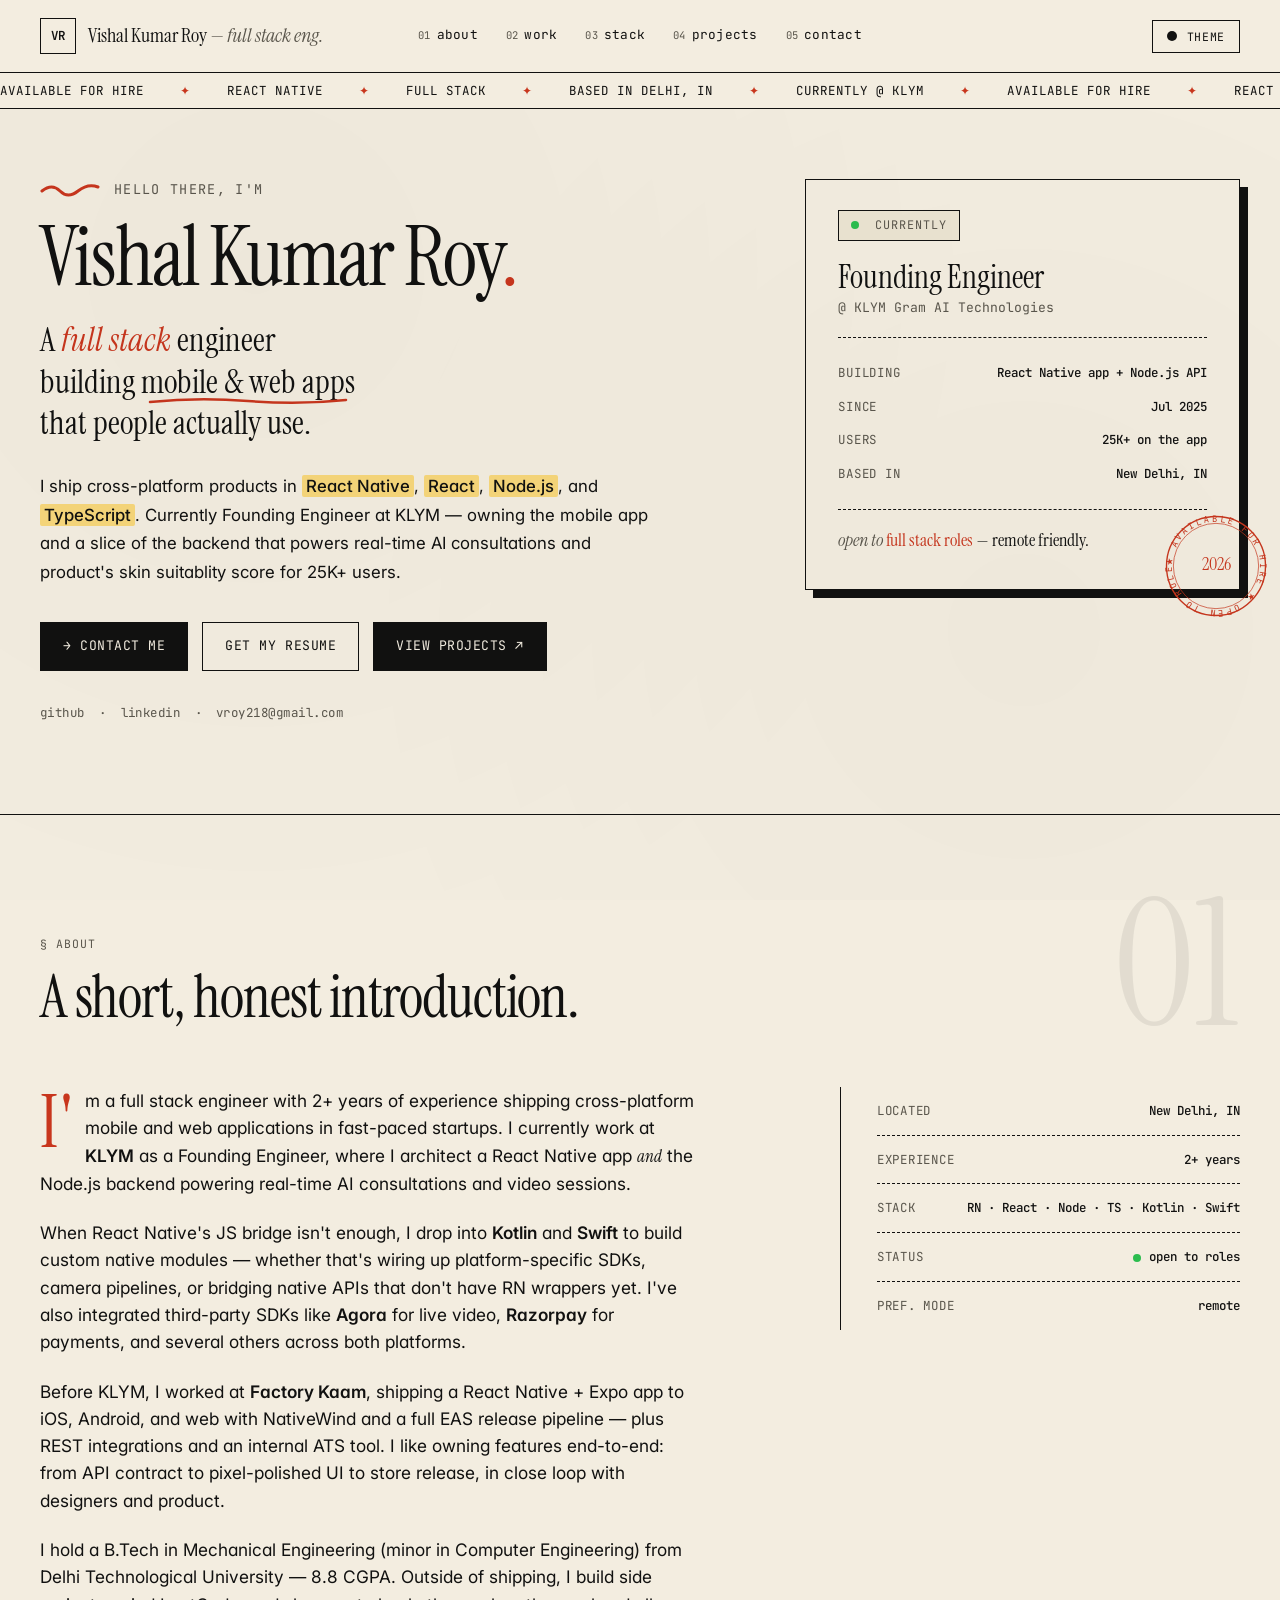
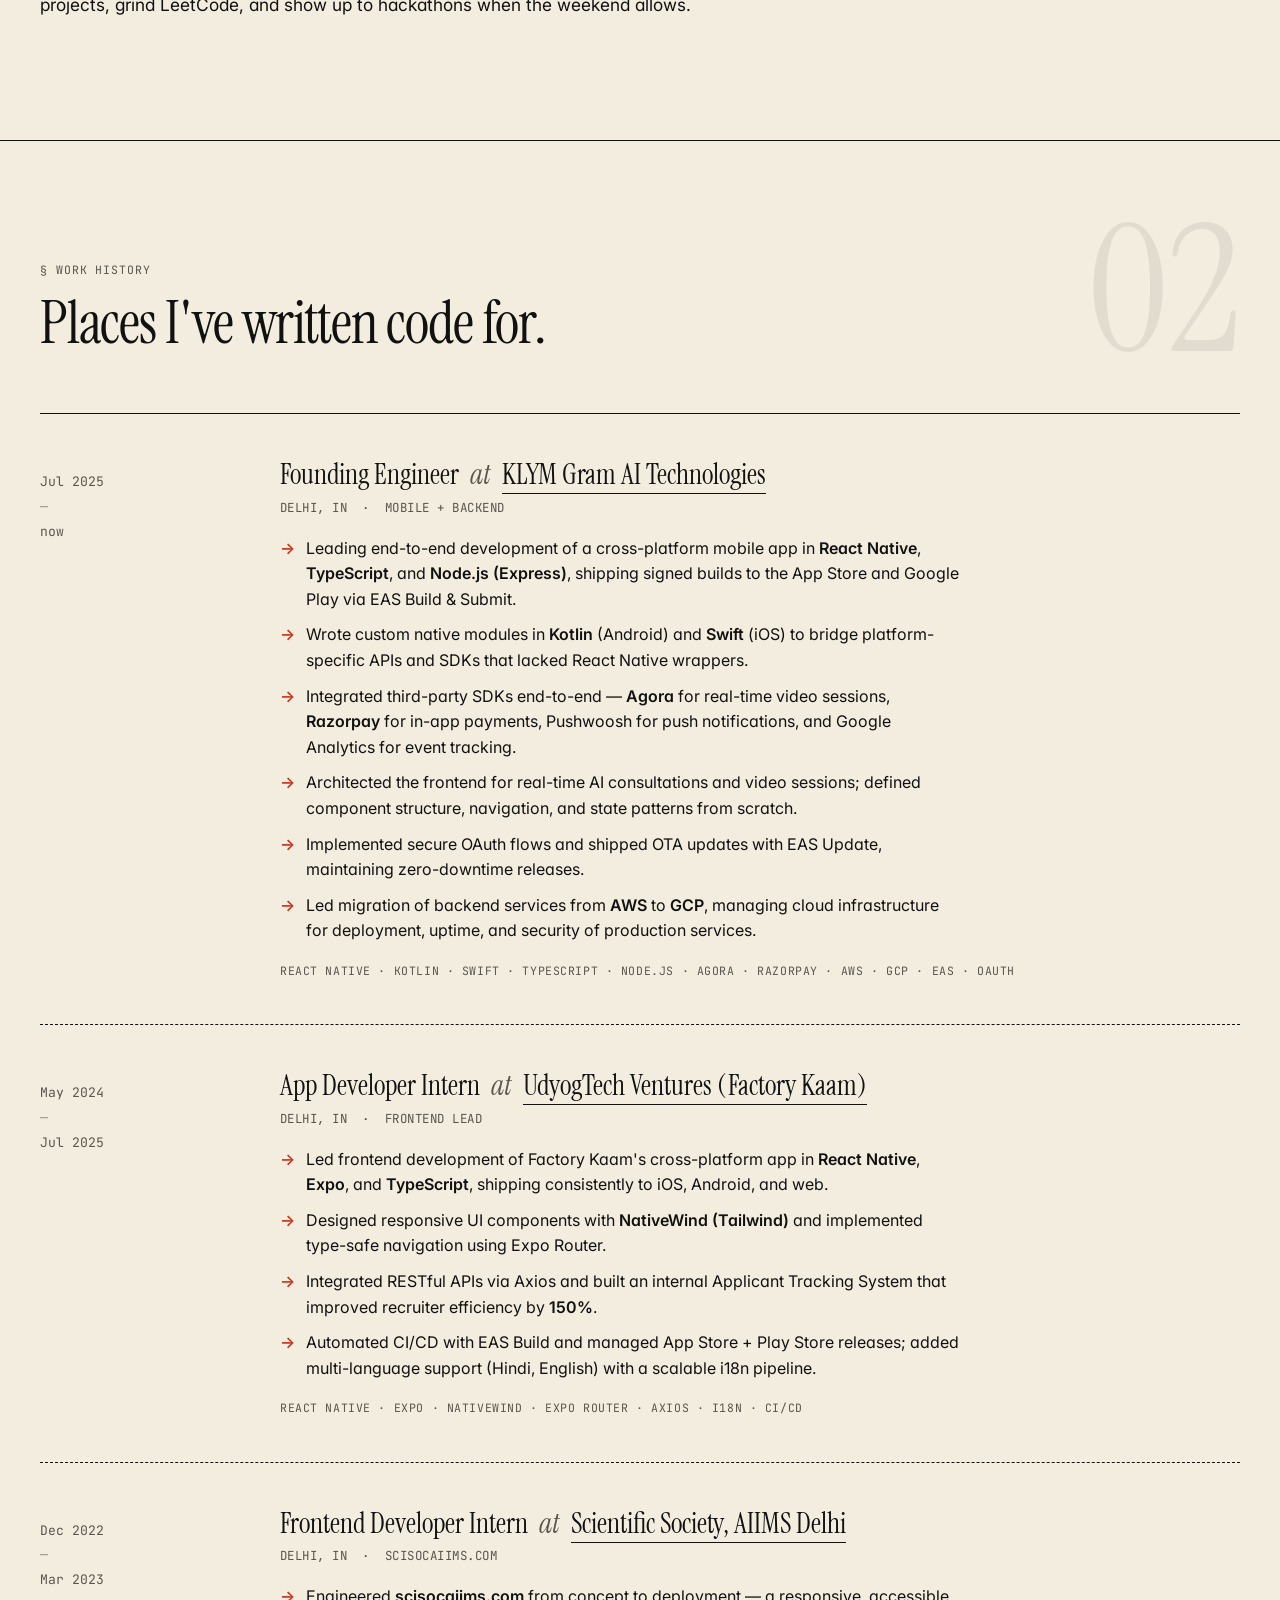
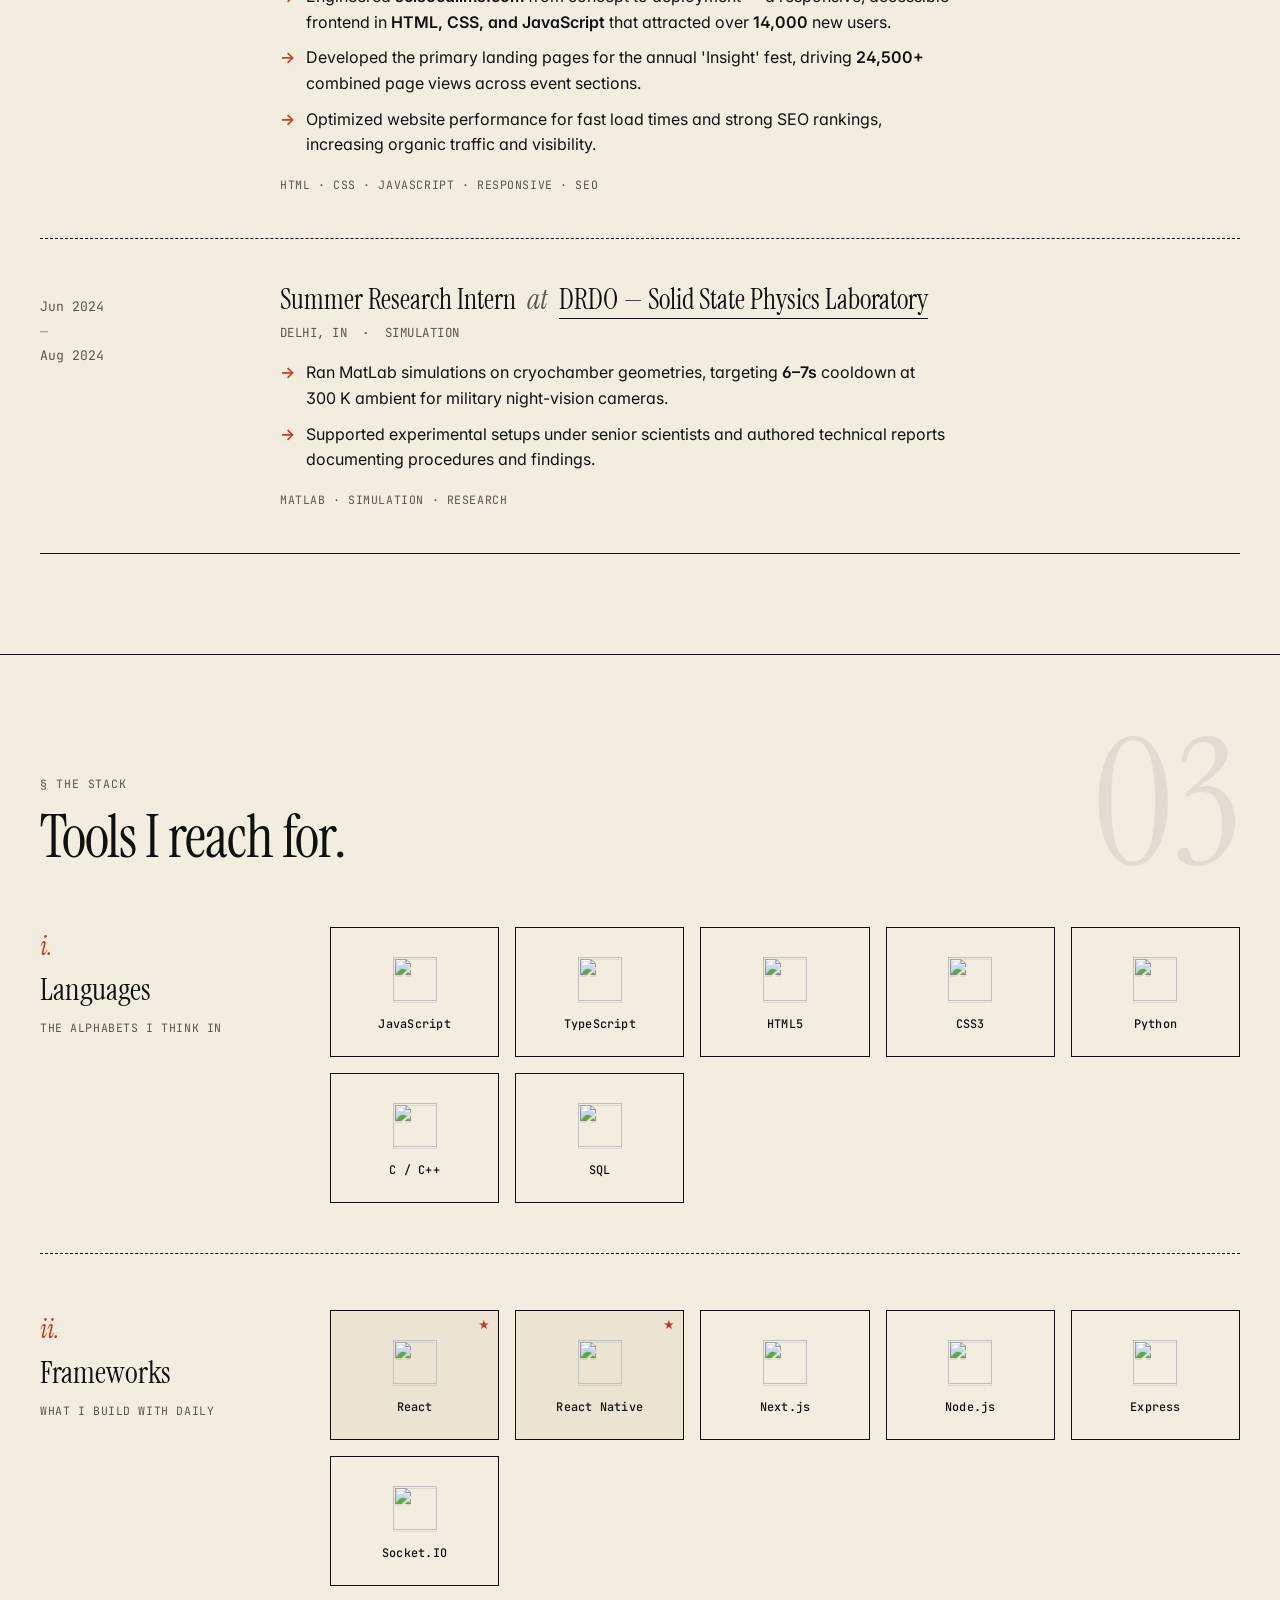
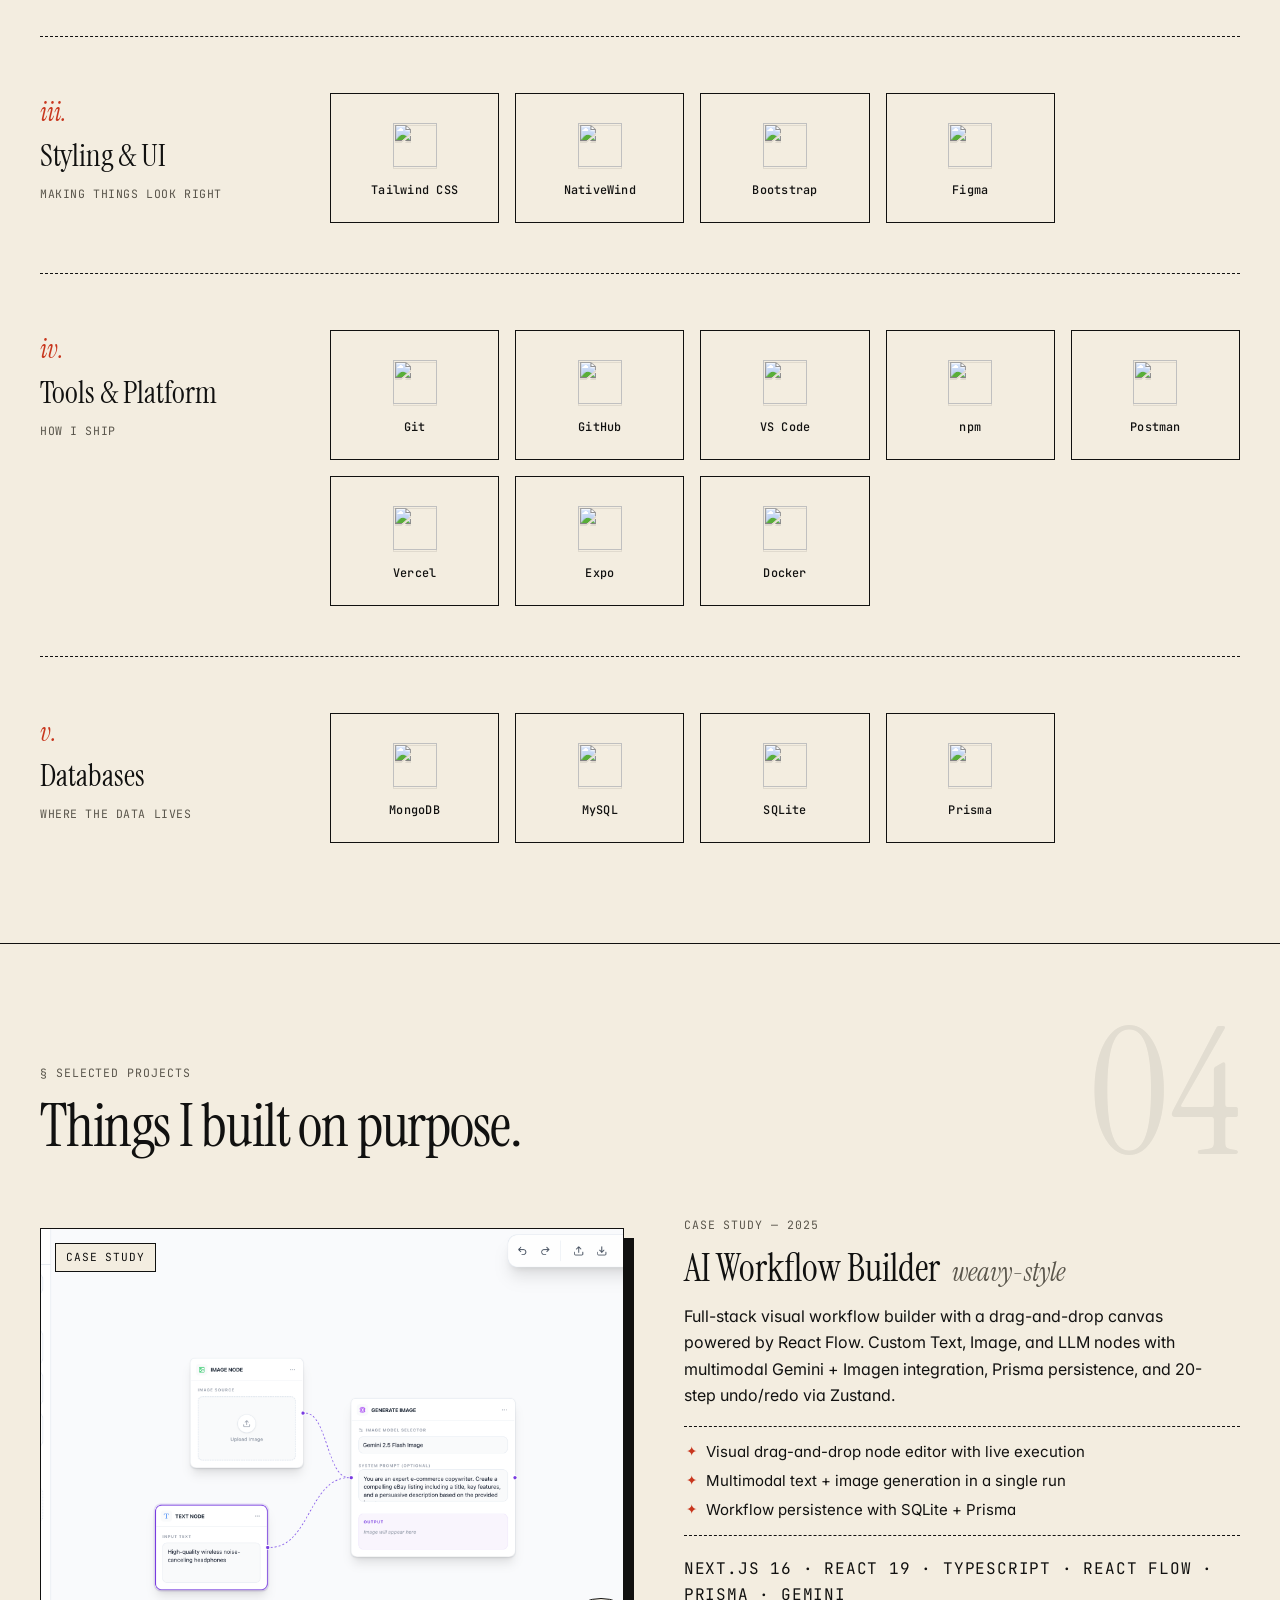
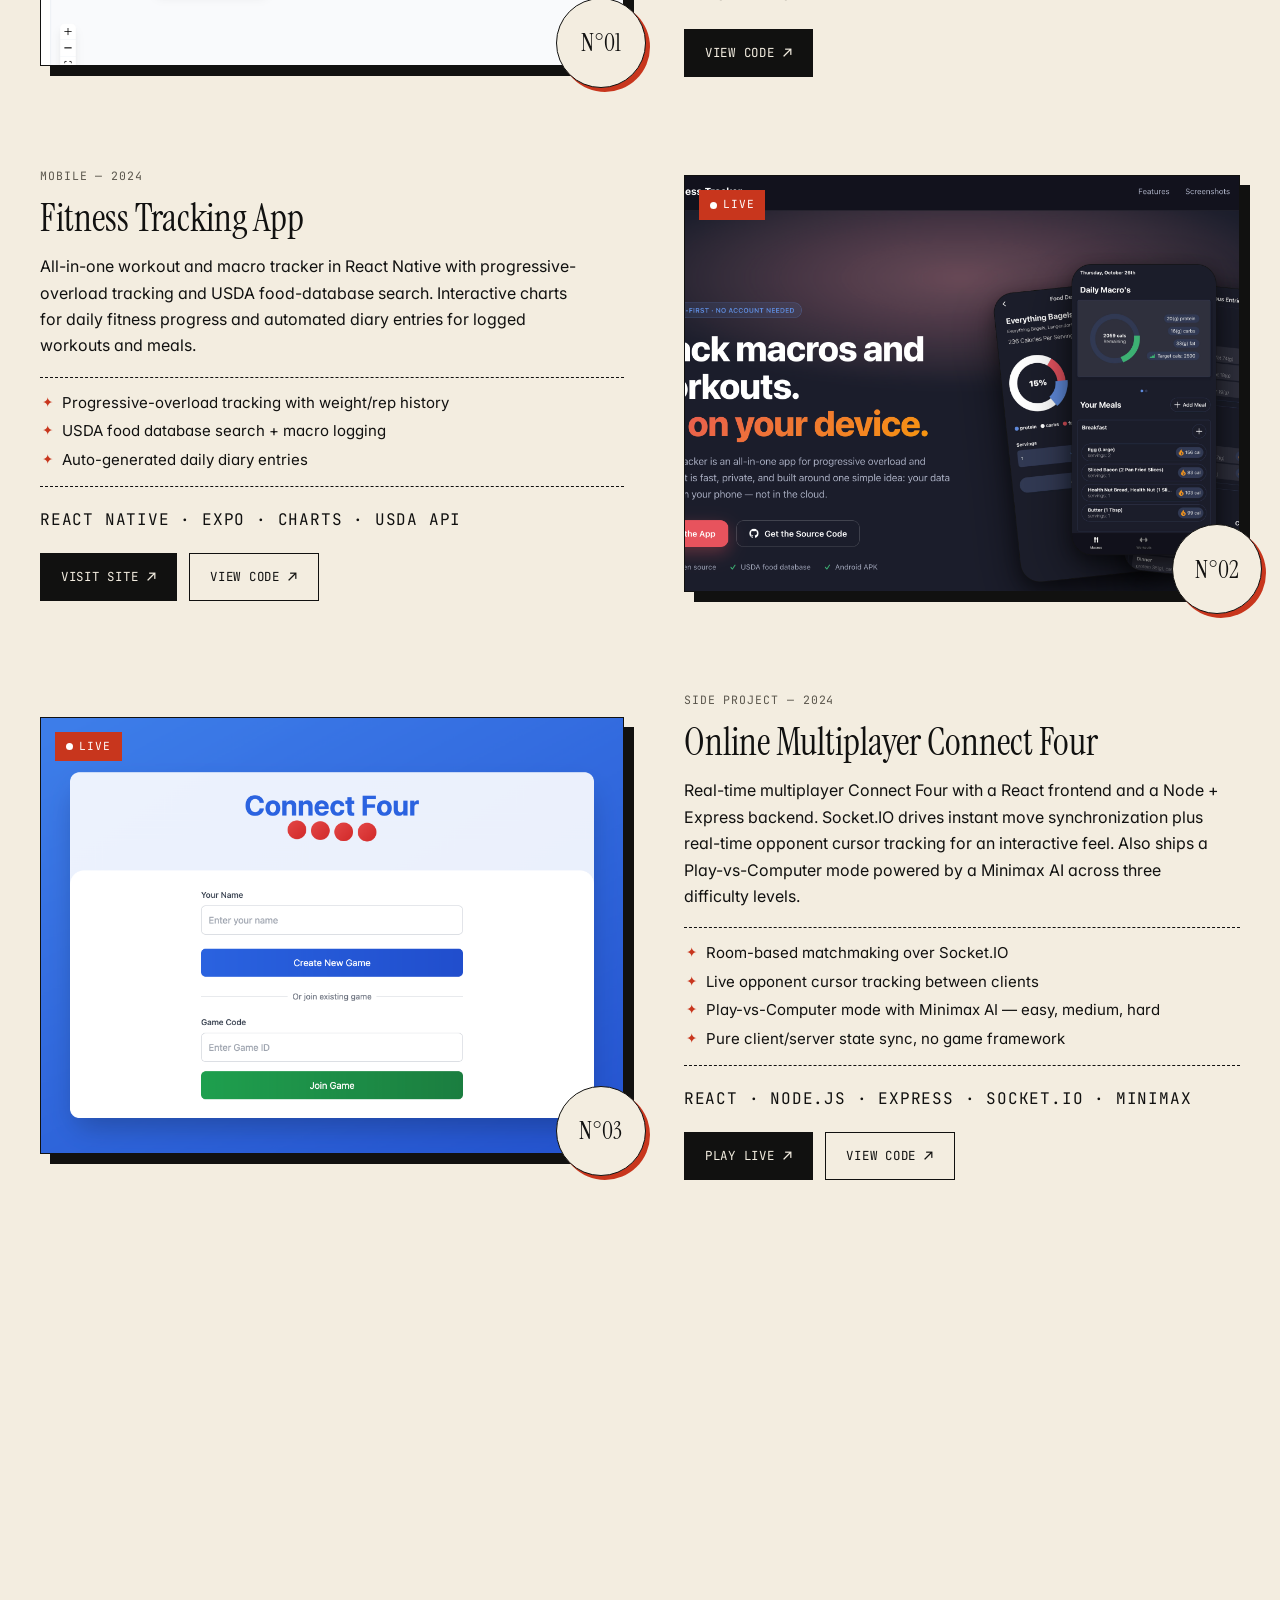
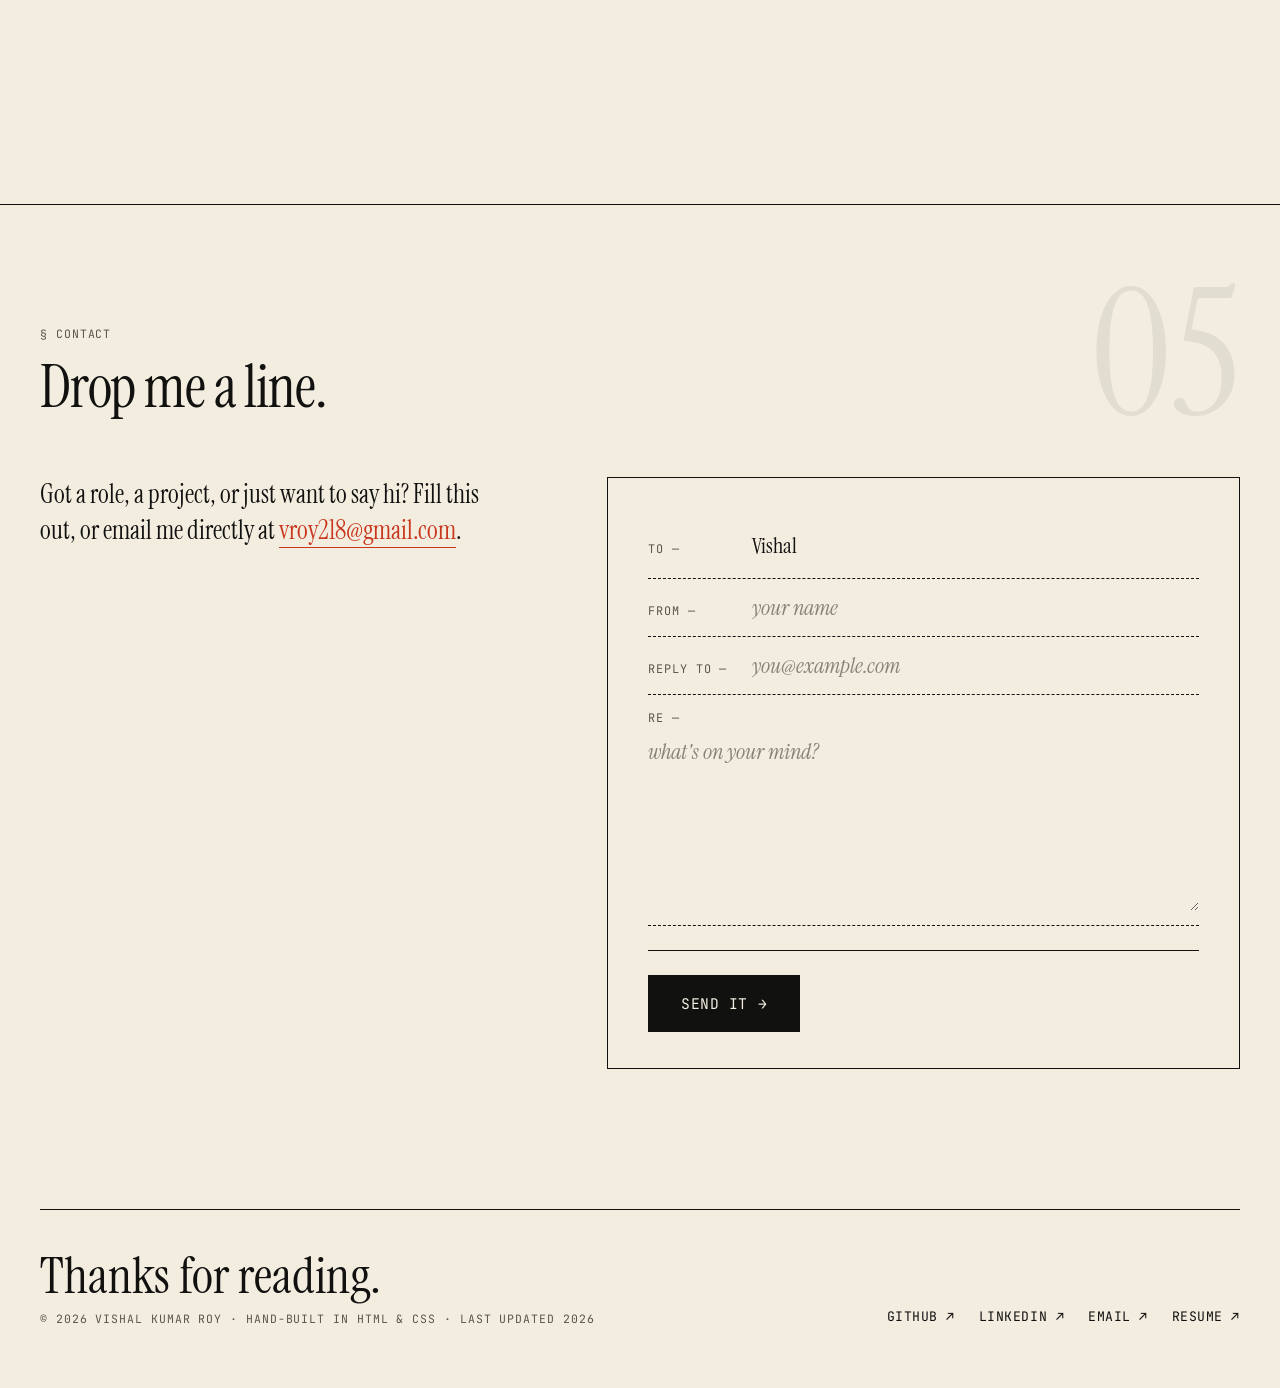
==== commit e423901f: "Install Vercel Web Analytics ## Vercel Web Analytics Implementation  Successfully configured Vercel " ====
--- a/index.html
+++ b/index.html
@@ -38,6 +38,12 @@
   <link rel="preconnect" href="https://fonts.gstatic.com" crossorigin />
   <link href="https://fonts.googleapis.com/css2?family=Instrument+Serif:ital@0;1&family=JetBrains+Mono:wght@400;500;600&family=Inter:wght@400;500;600&display=swap" rel="stylesheet" />
   <link rel="stylesheet" href="styles.css" />
+
+  <!-- Vercel Web Analytics -->
+  <script>
+    window.va = window.va || function () { (window.vaq = window.vaq || []).push(arguments); };
+  </script>
+  <script defer src="/_vercel/insights/script.js"></script>
 </head>
 <body>
 
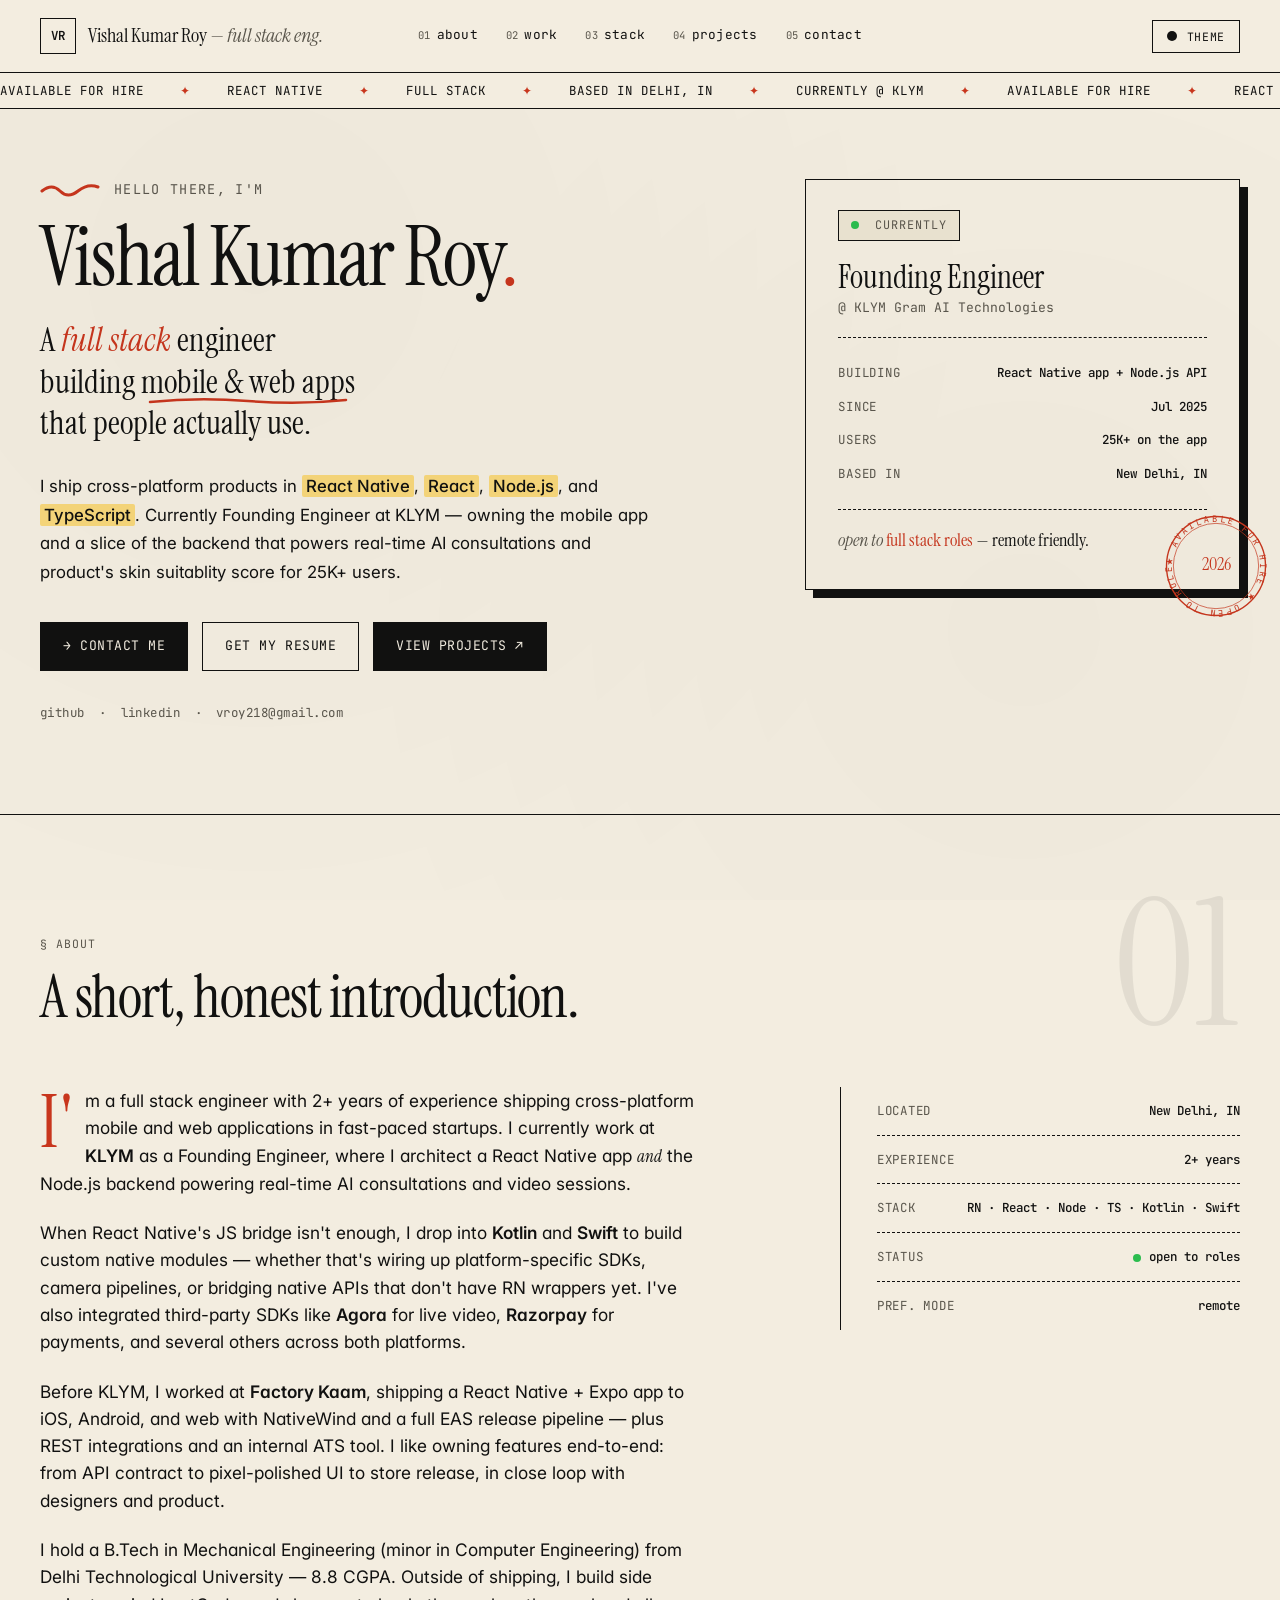
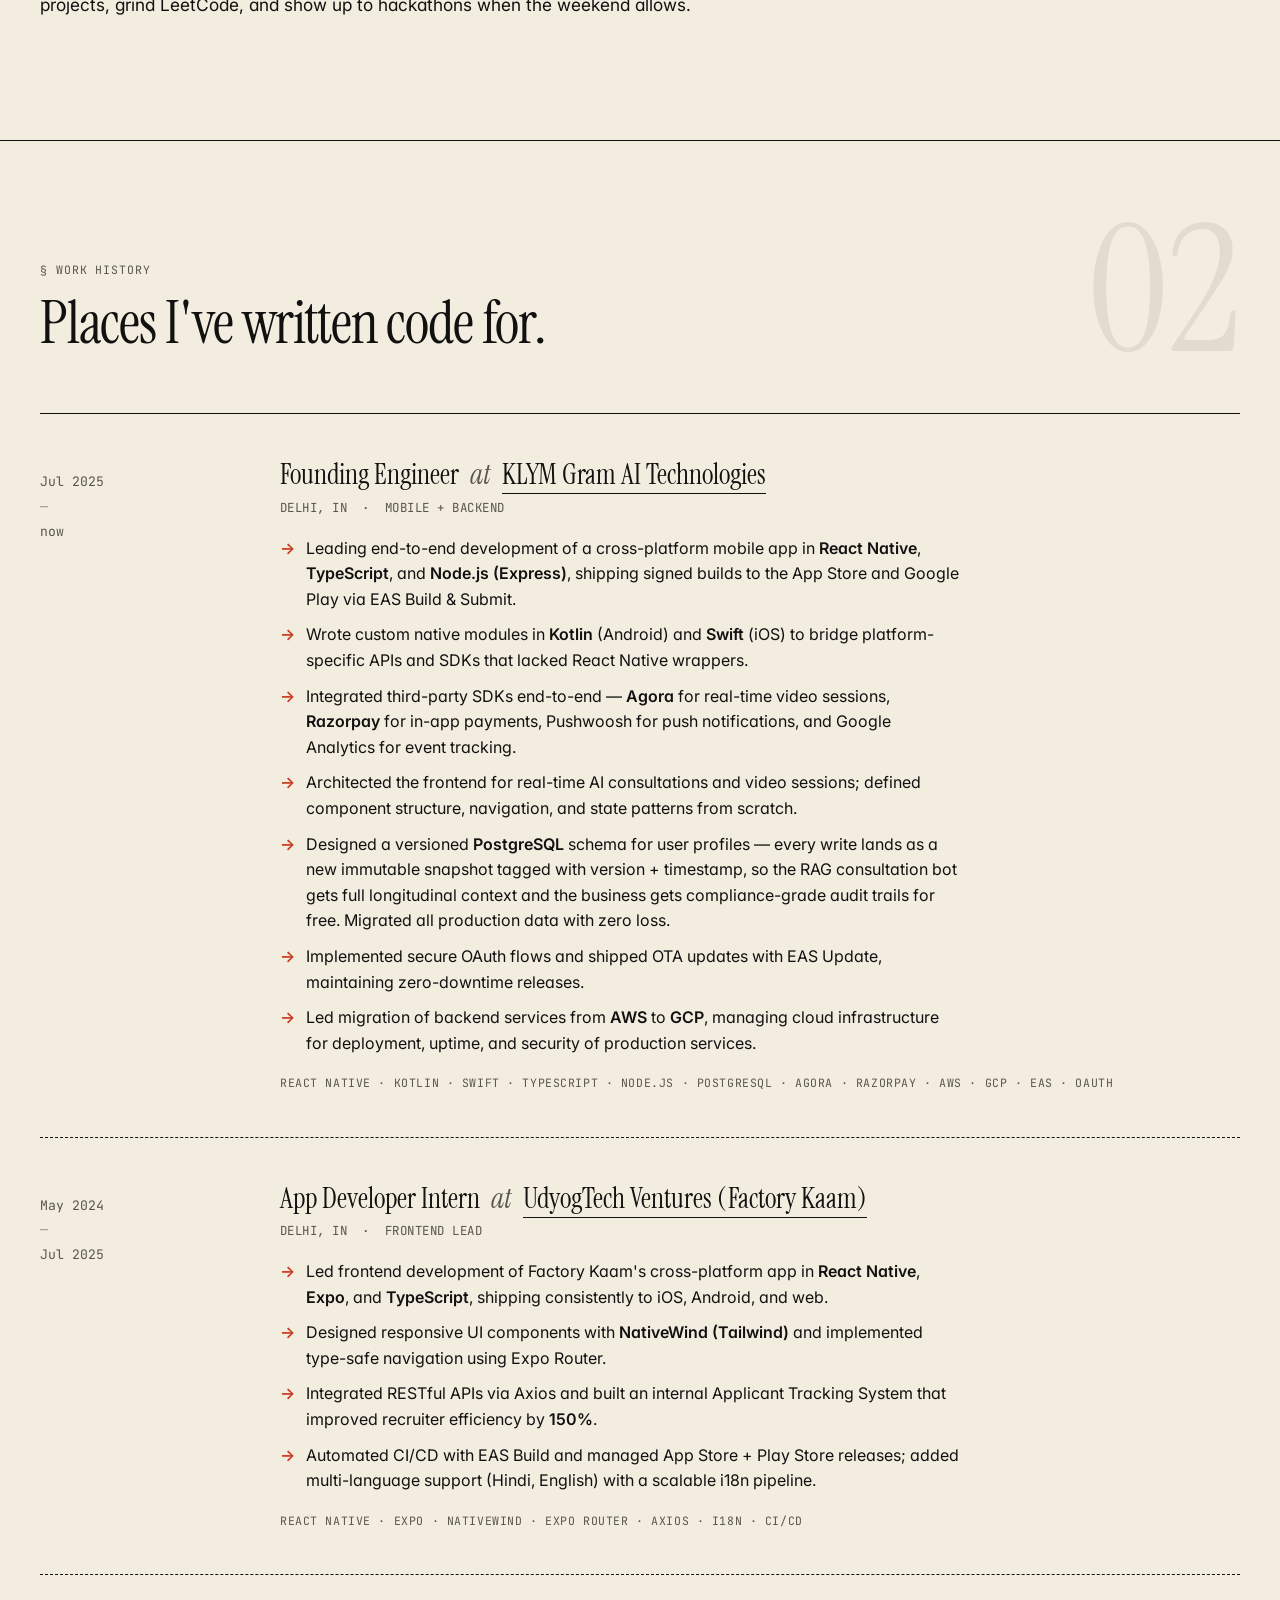
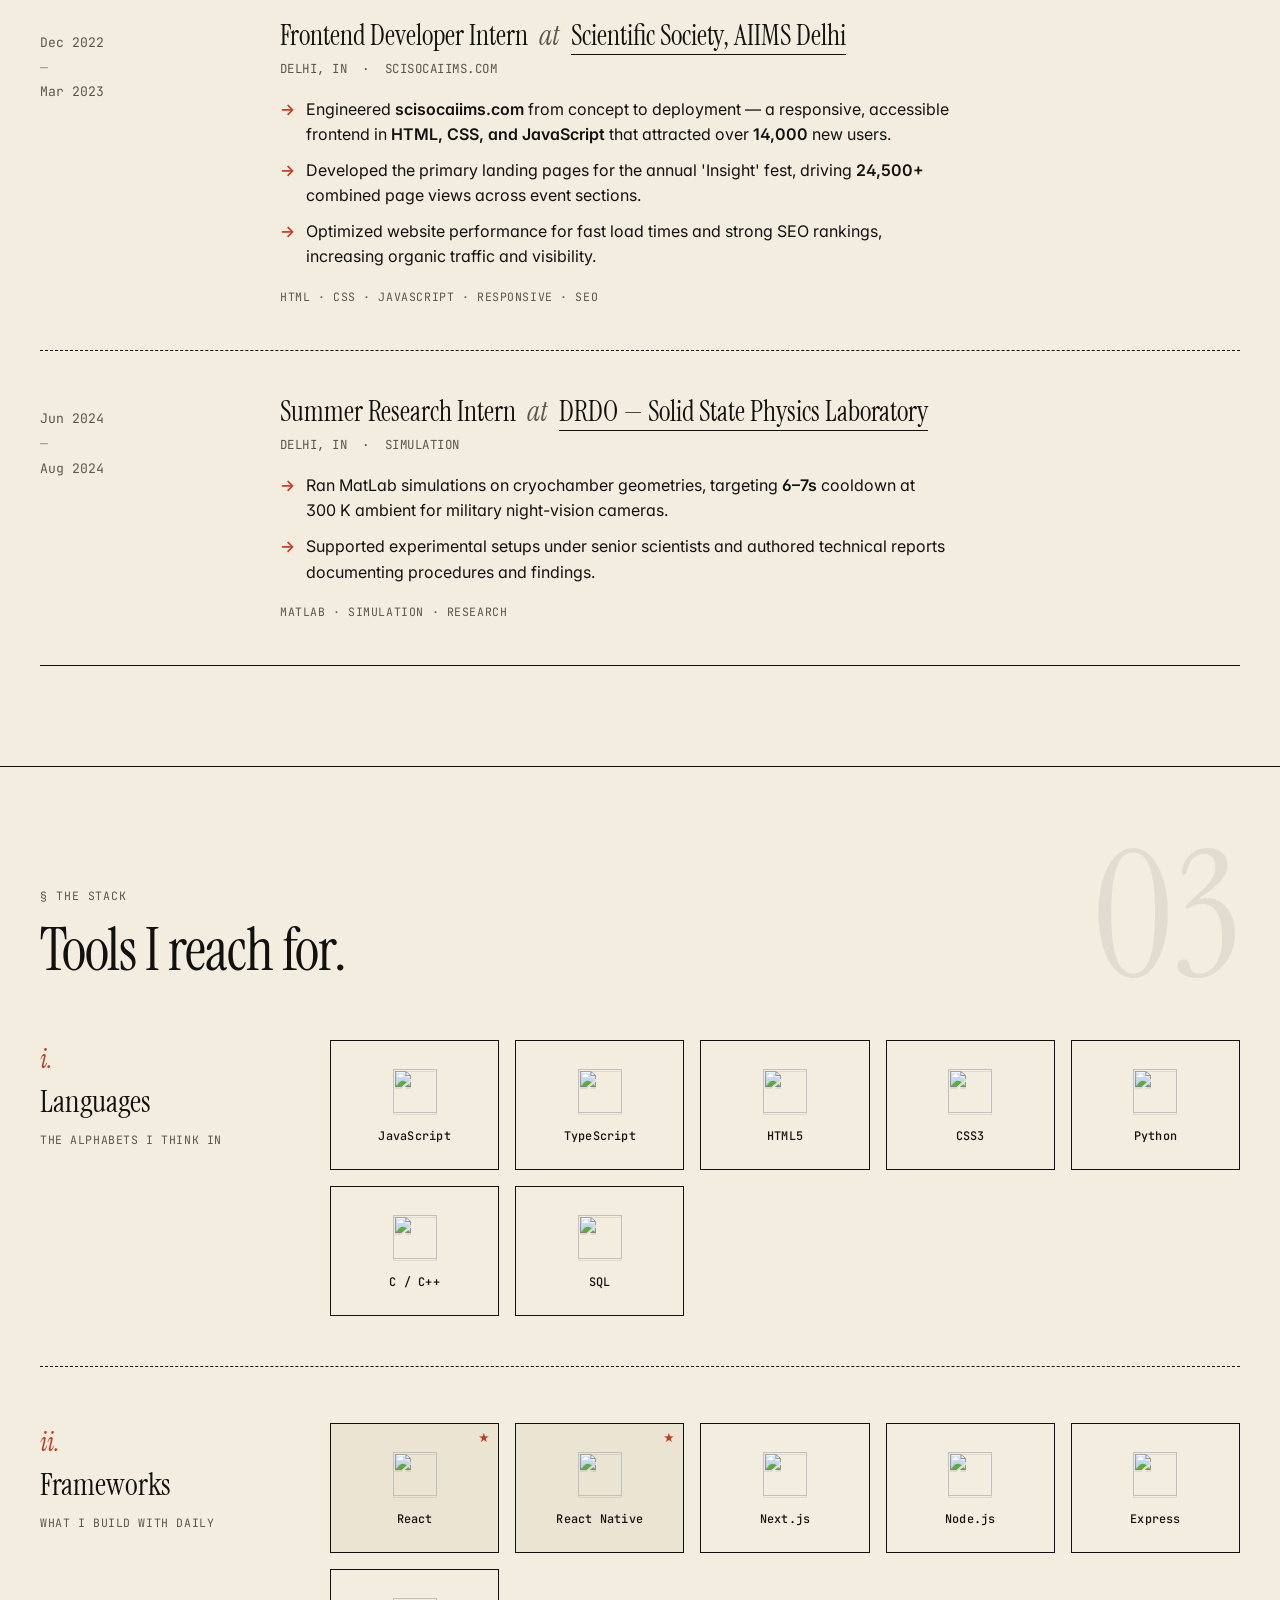
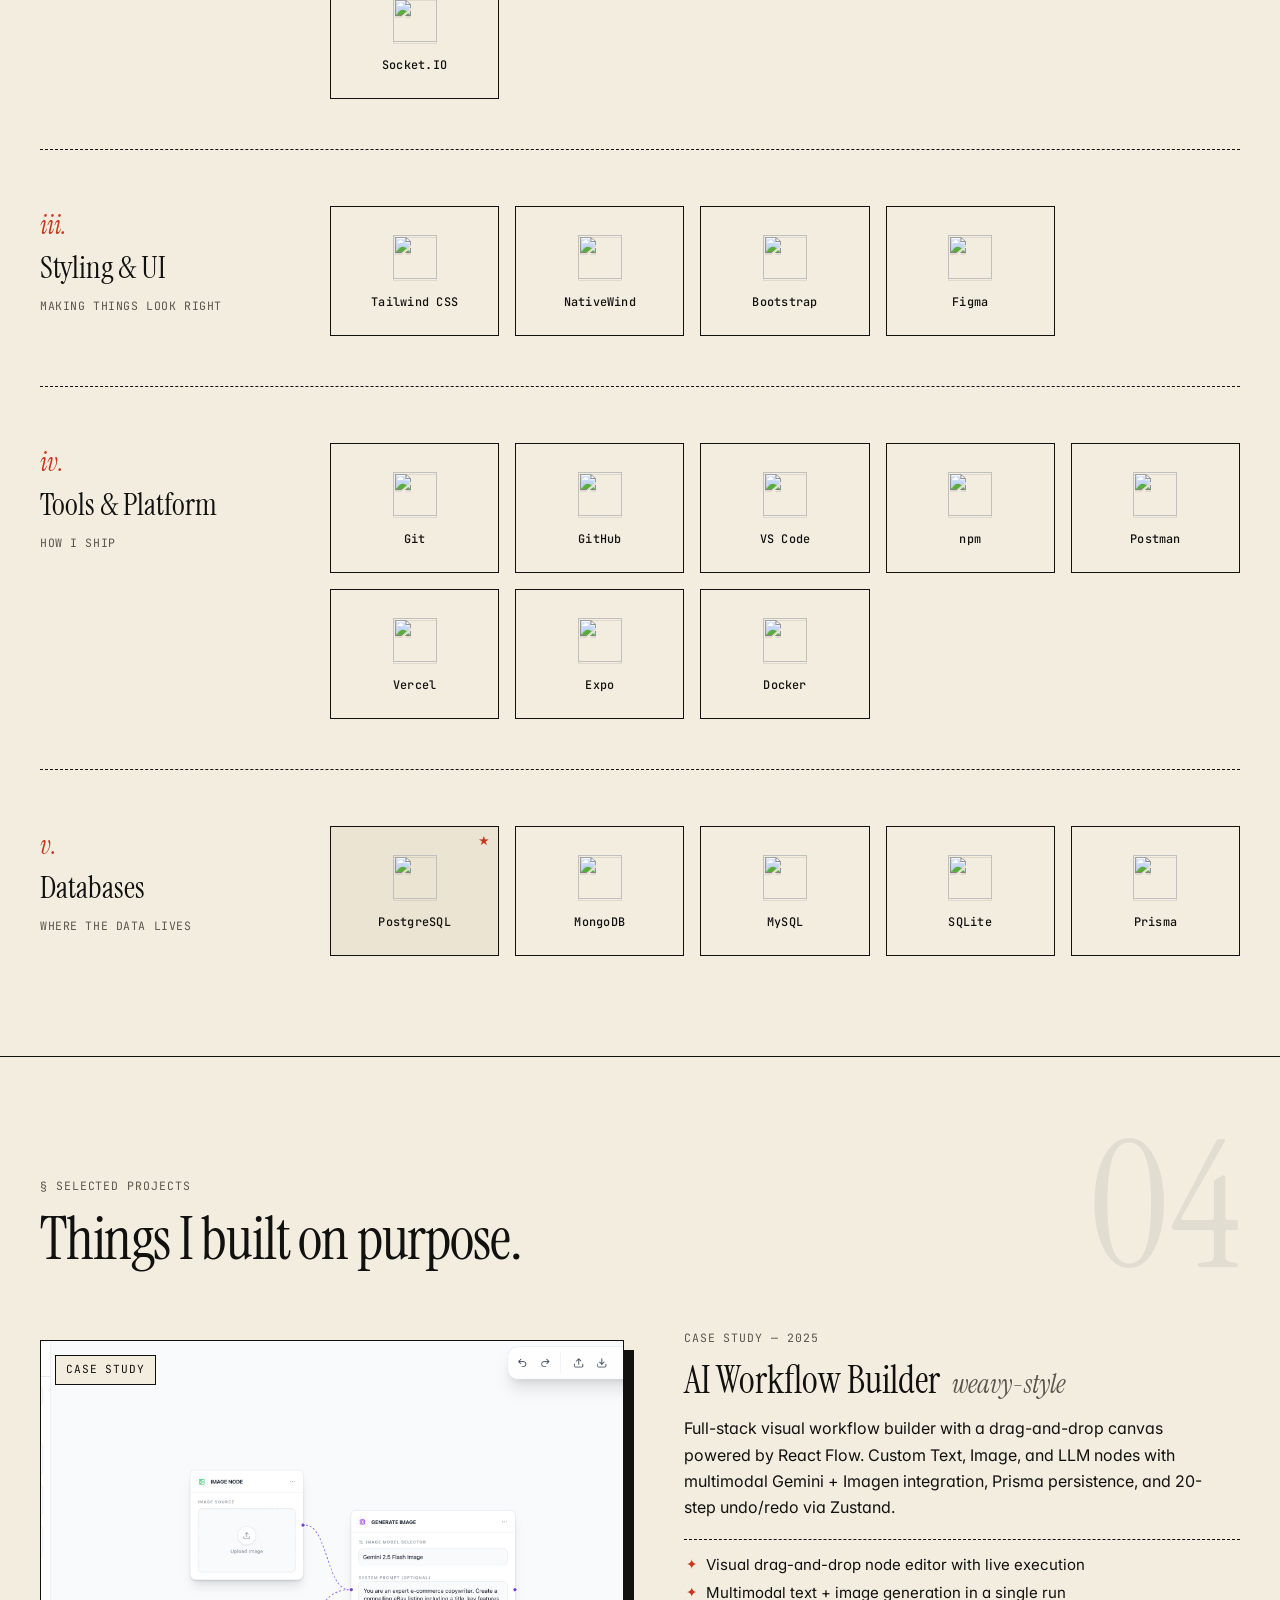
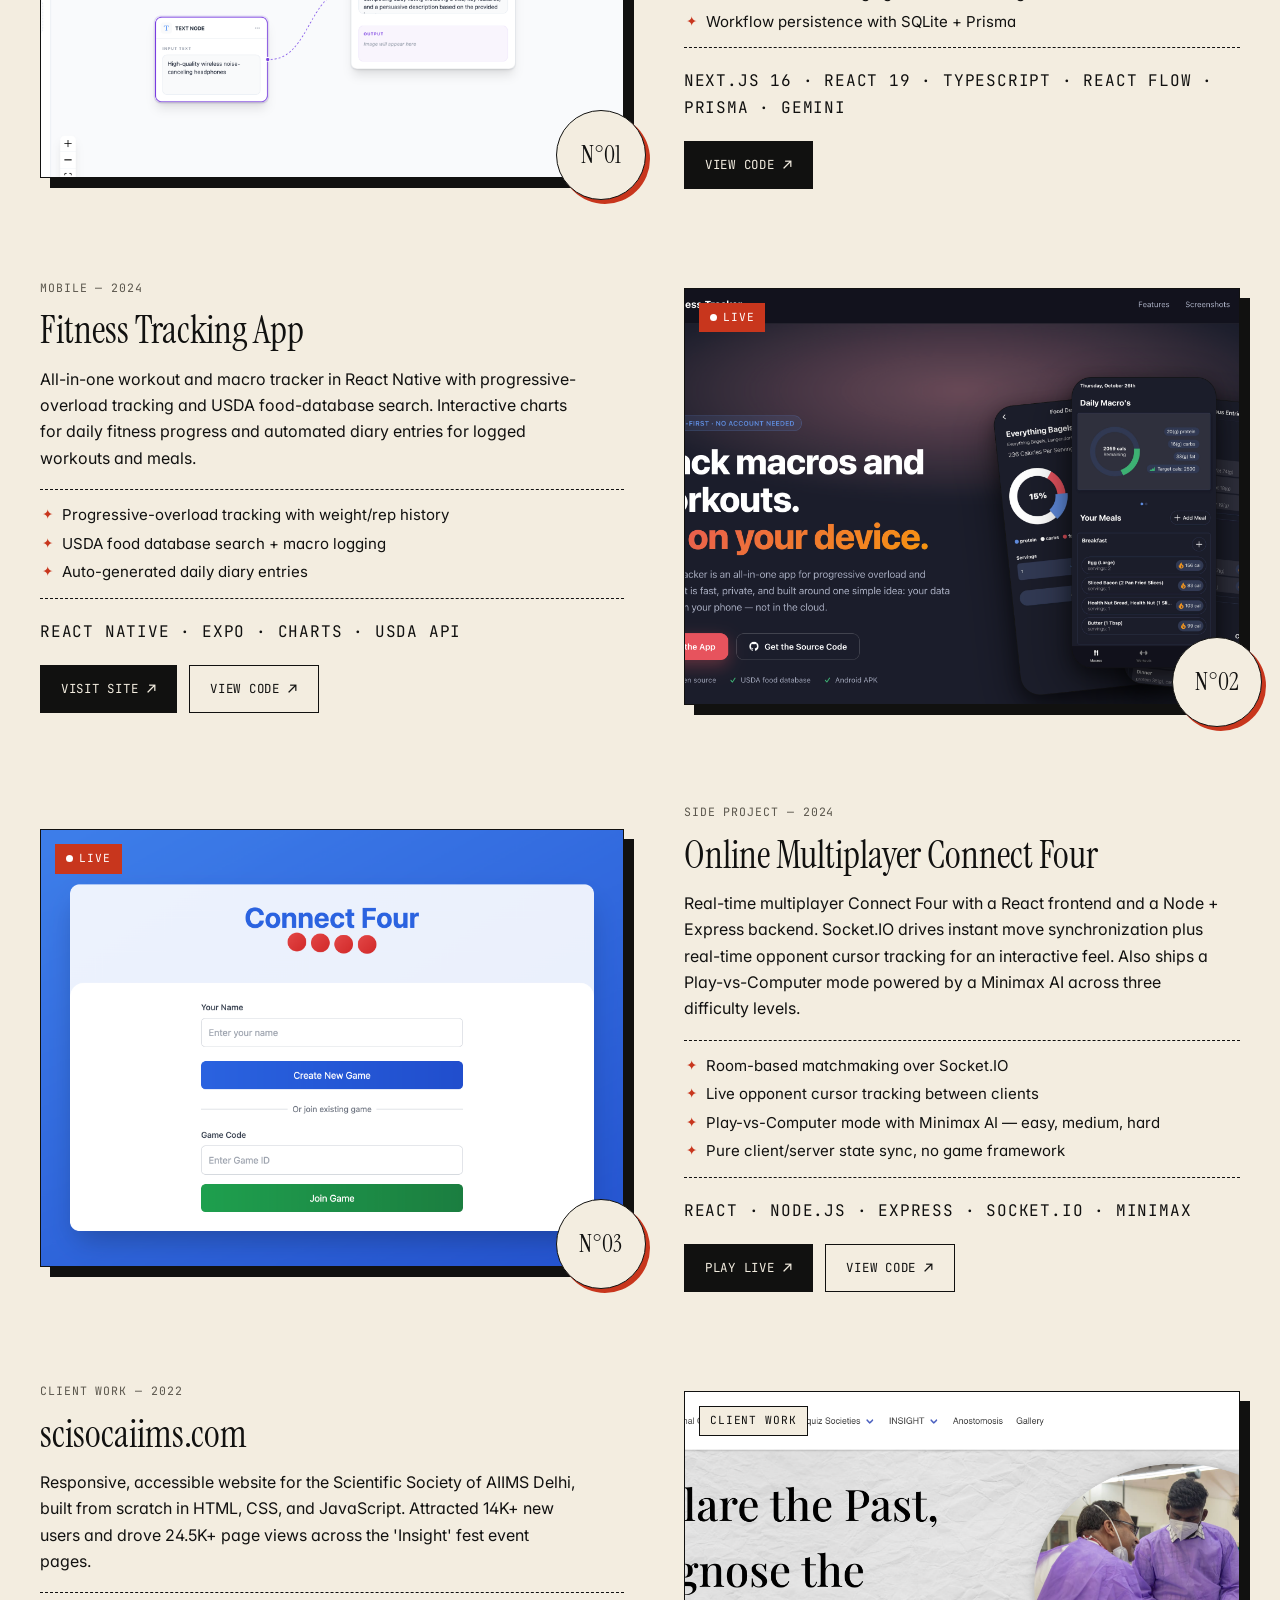
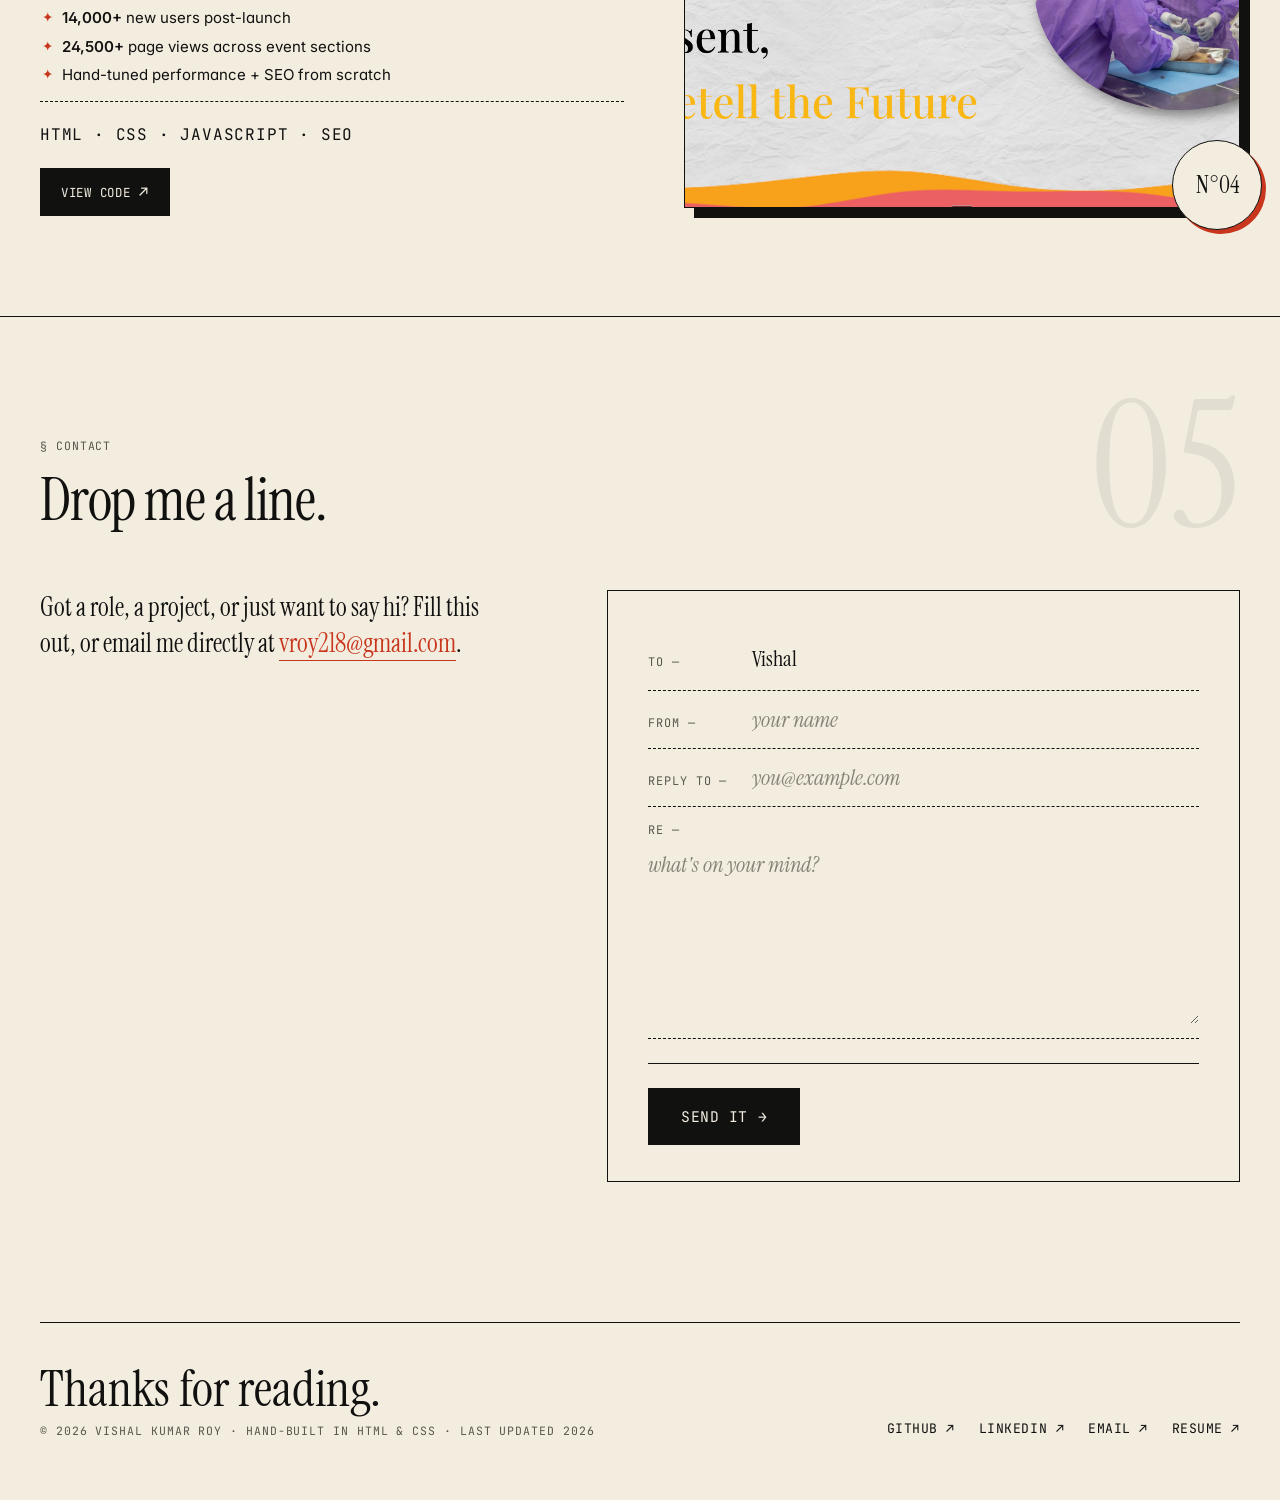
==== commit 1fdc76c4: "changes" ====
--- a/index.html
+++ b/index.html
@@ -38,12 +38,6 @@
   <link rel="preconnect" href="https://fonts.gstatic.com" crossorigin />
   <link href="https://fonts.googleapis.com/css2?family=Instrument+Serif:ital@0;1&family=JetBrains+Mono:wght@400;500;600&family=Inter:wght@400;500;600&display=swap" rel="stylesheet" />
   <link rel="stylesheet" href="styles.css" />
-
-  <!-- Vercel Web Analytics -->
-  <script>
-    window.va = window.va || function () { (window.vaq = window.vaq || []).push(arguments); };
-  </script>
-  <script defer src="/_vercel/insights/script.js"></script>
 </head>
 <body>
 
@@ -227,10 +221,11 @@
             <li>Wrote custom native modules in <strong>Kotlin</strong> (Android) and <strong>Swift</strong> (iOS) to bridge platform-specific APIs and SDKs that lacked React Native wrappers.</li>
             <li>Integrated third-party SDKs end-to-end — <strong>Agora</strong> for real-time video sessions, <strong>Razorpay</strong> for in-app payments, Pushwoosh for push notifications, and Google Analytics for event tracking.</li>
             <li>Architected the frontend for real-time AI consultations and video sessions; defined component structure, navigation, and state patterns from scratch.</li>
+            <li>Designed a versioned <strong>PostgreSQL</strong> schema for user profiles — every write lands as a new immutable snapshot tagged with version + timestamp, so the RAG consultation bot gets full longitudinal context and the business gets compliance-grade audit trails for free. Migrated all production data with zero loss.</li>
             <li>Implemented secure OAuth flows and shipped OTA updates with EAS Update, maintaining zero-downtime releases.</li>
             <li>Led migration of backend services from <strong>AWS</strong> to <strong>GCP</strong>, managing cloud infrastructure for deployment, uptime, and security of production services.</li>
           </ul>
-          <p class="job__tags">React Native · Kotlin · Swift · TypeScript · Node.js · Agora · Razorpay · AWS · GCP · EAS · OAuth</p>
+          <p class="job__tags">React Native · Kotlin · Swift · TypeScript · Node.js · PostgreSQL · Agora · Razorpay · AWS · GCP · EAS · OAuth</p>
         </div>
       </li>
 
@@ -448,6 +443,10 @@
           <span class="dim">where the data lives</span>
         </div>
         <div class="tiles">
+          <a class="tile tile--featured" href="#" onclick="return false">
+            <img src="https://cdn.jsdelivr.net/gh/devicons/devicon/icons/postgresql/postgresql-original.svg" alt="" />
+            <span>PostgreSQL</span>
+          </a>
           <a class="tile" href="#" onclick="return false">
             <img src="https://cdn.jsdelivr.net/gh/devicons/devicon/icons/mongodb/mongodb-original.svg" alt="" />
             <span>MongoDB</span>
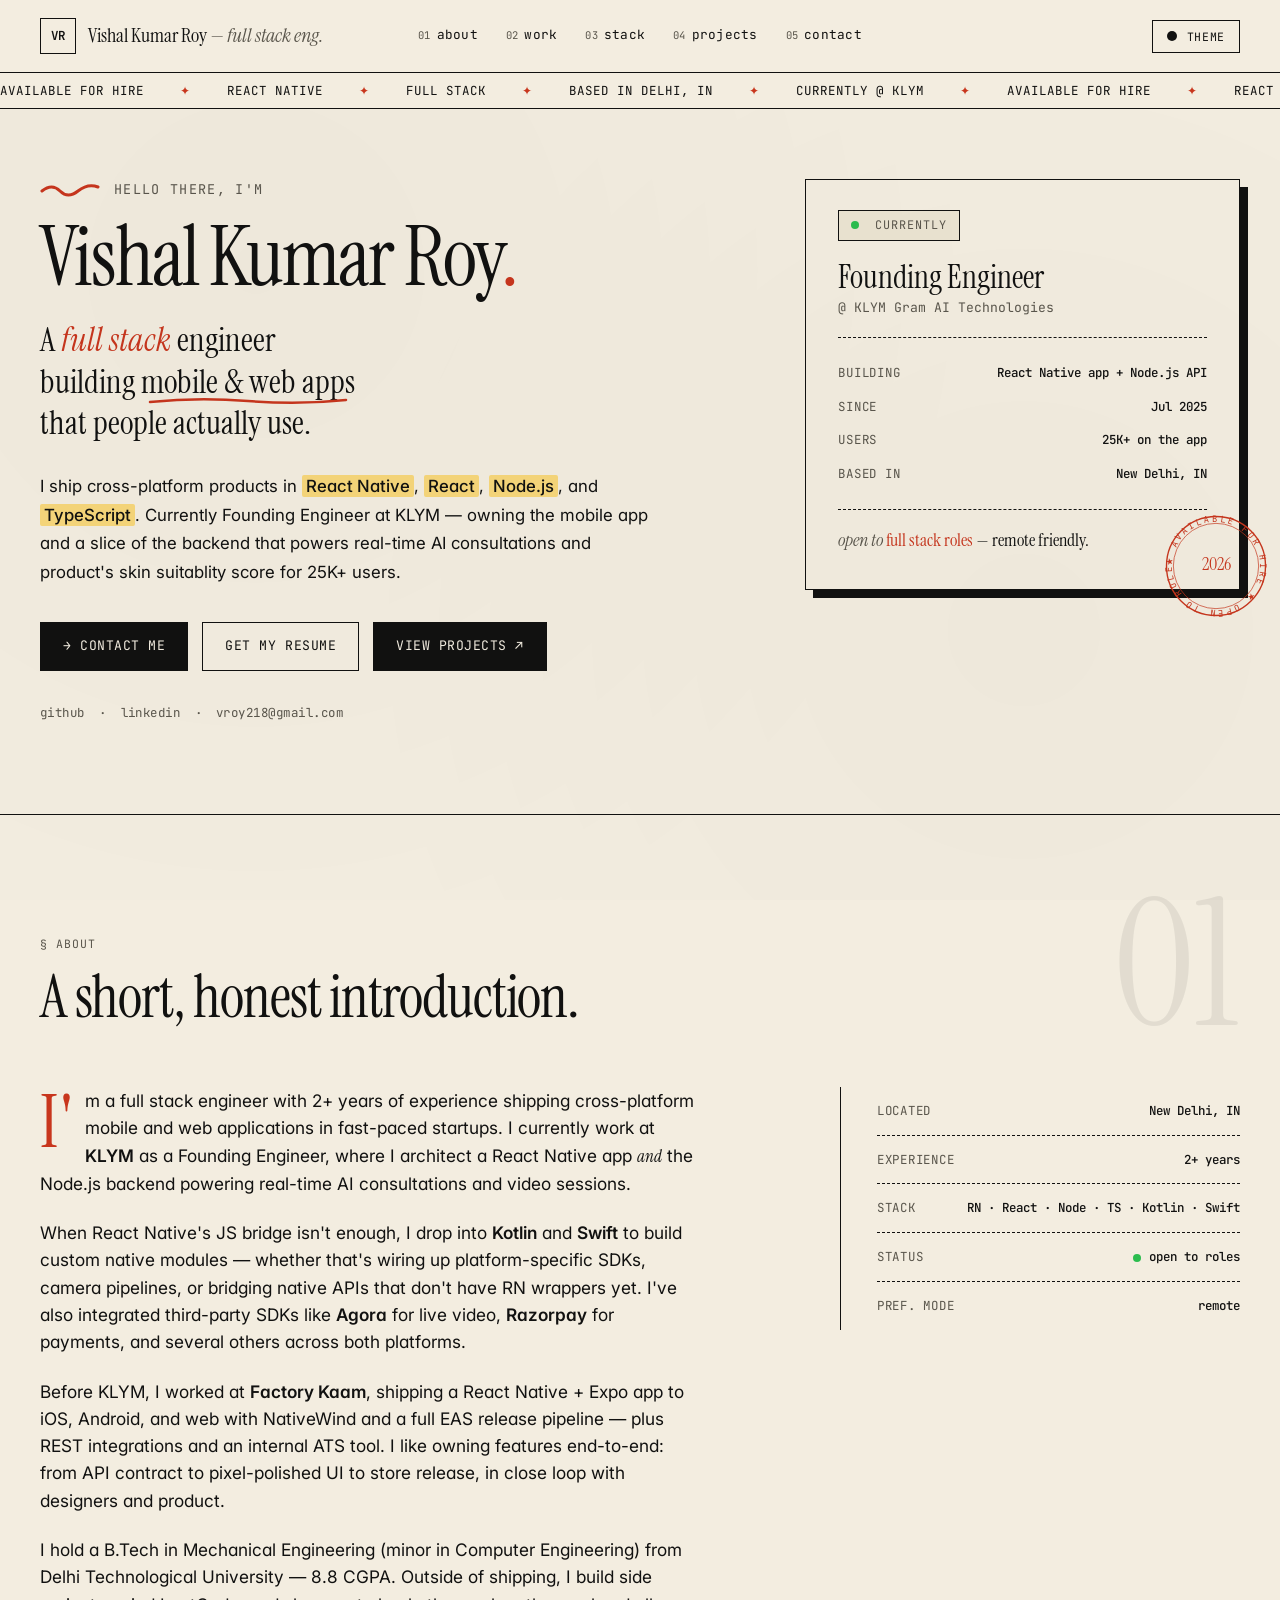
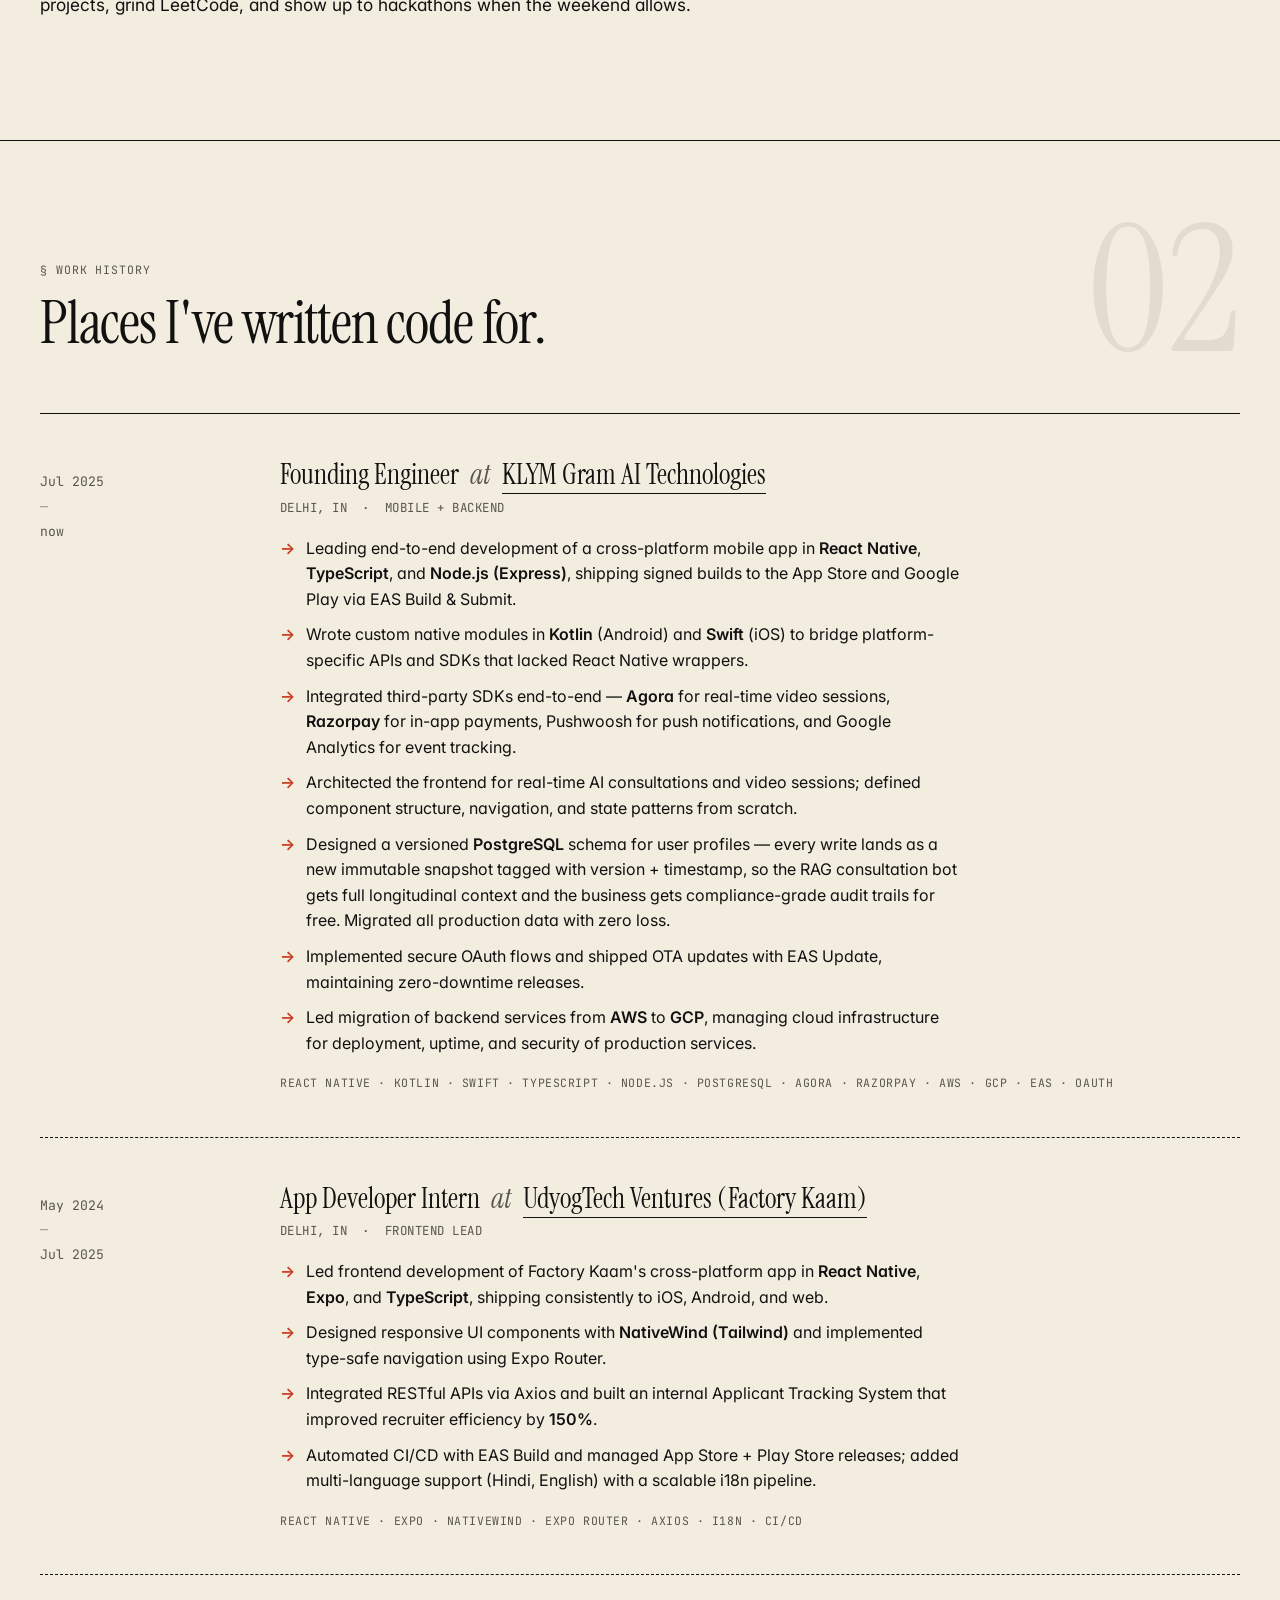
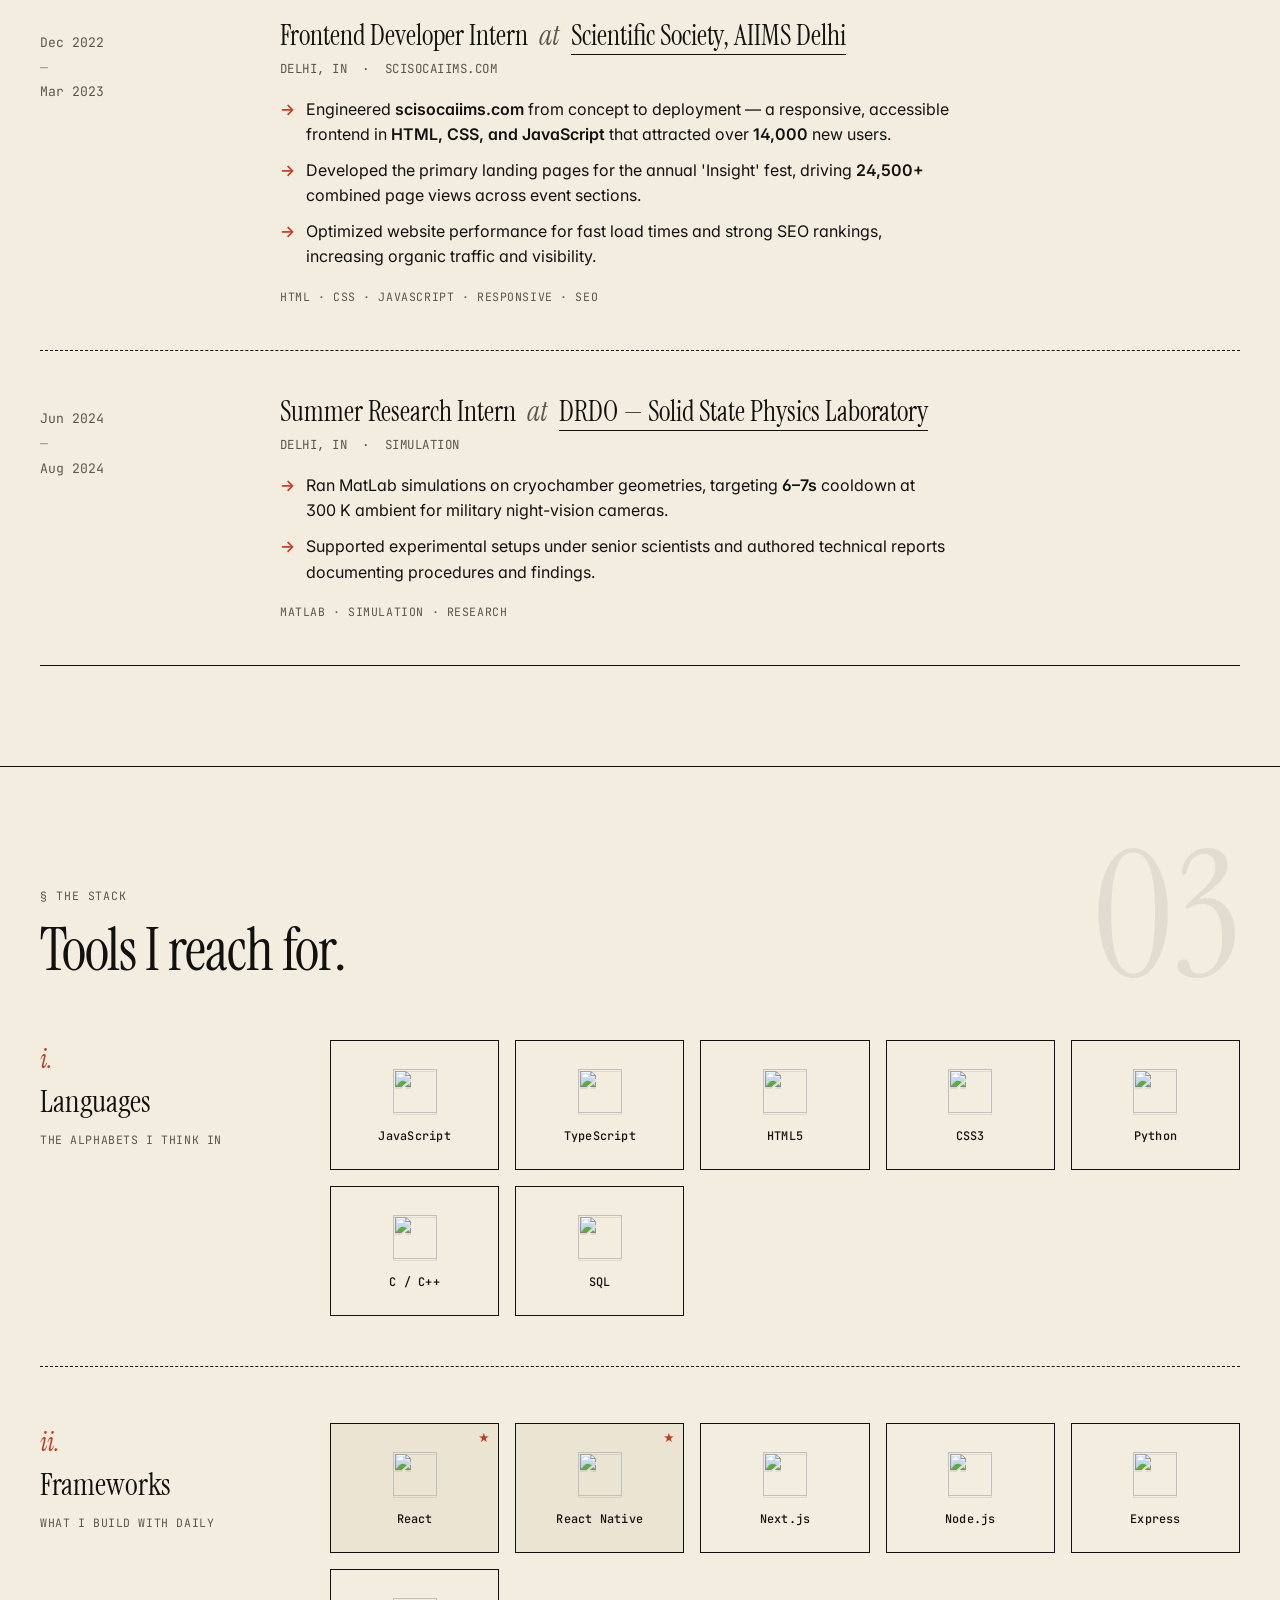
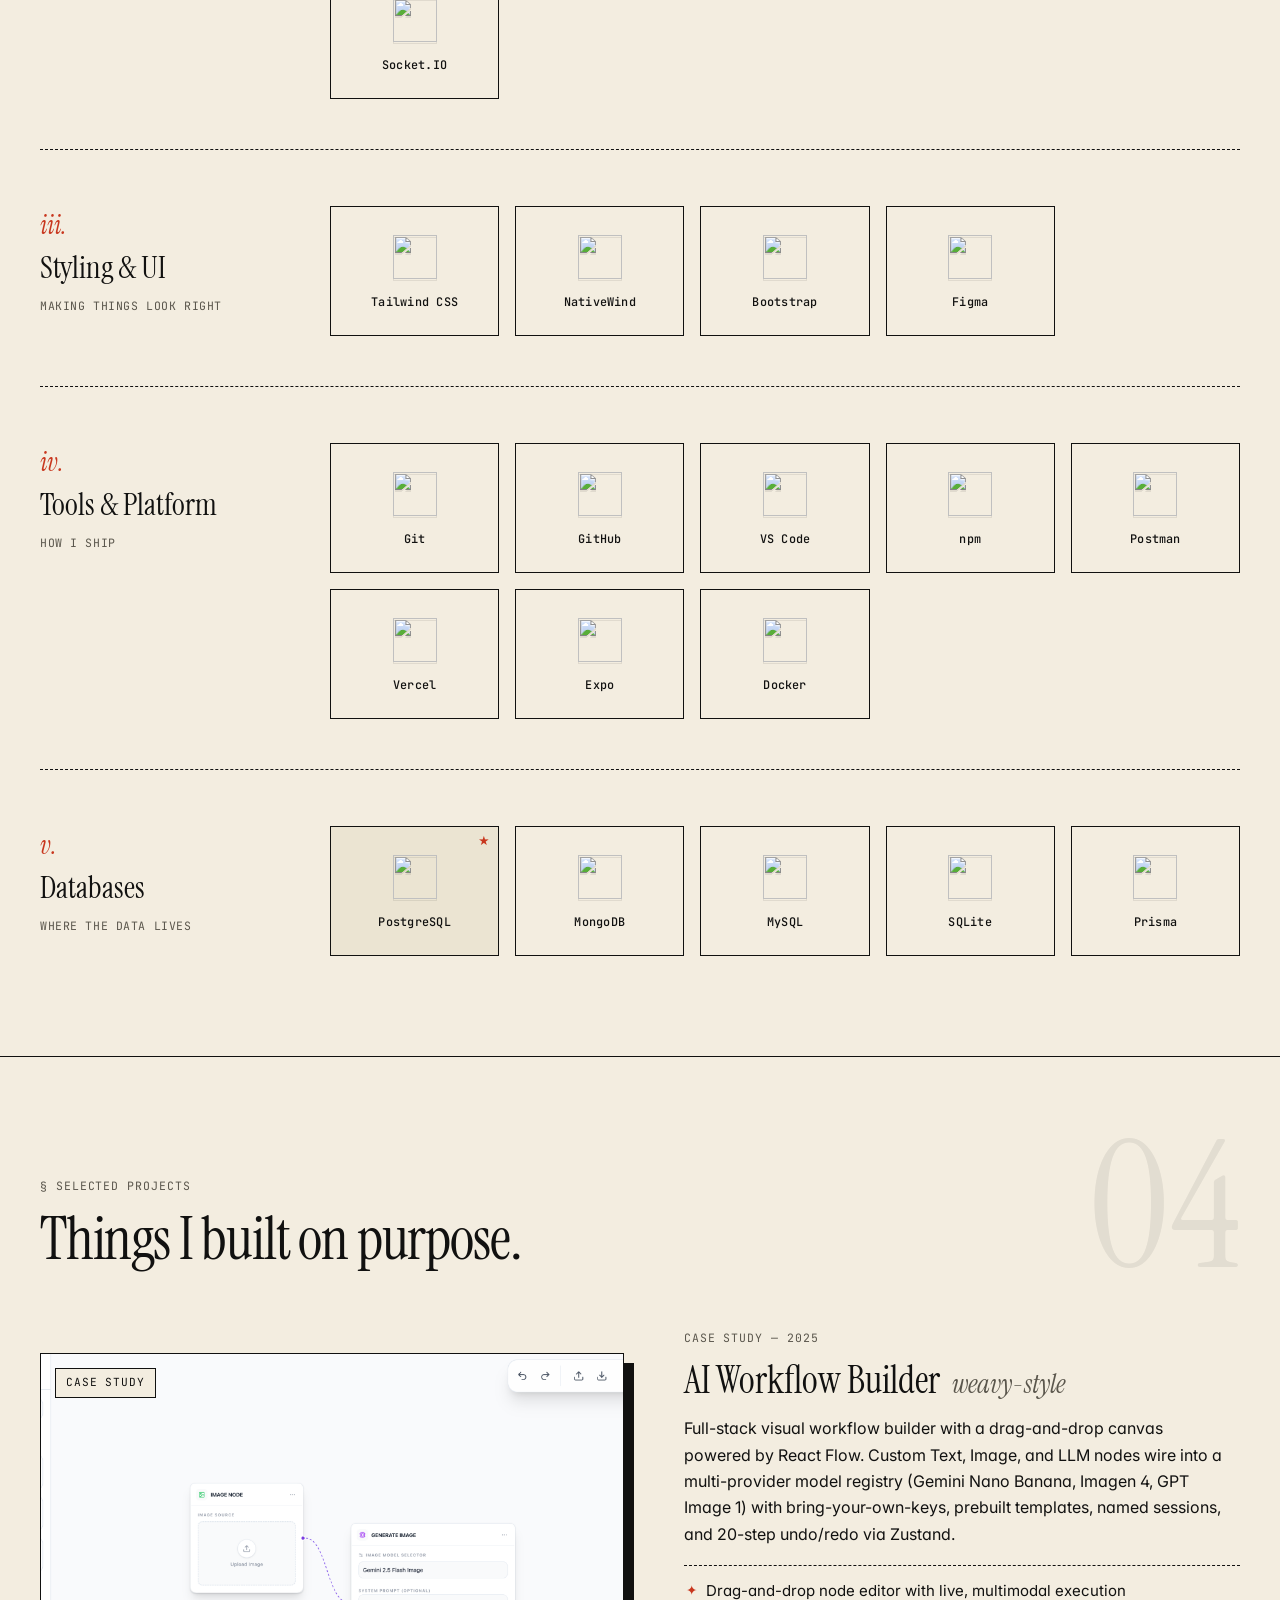
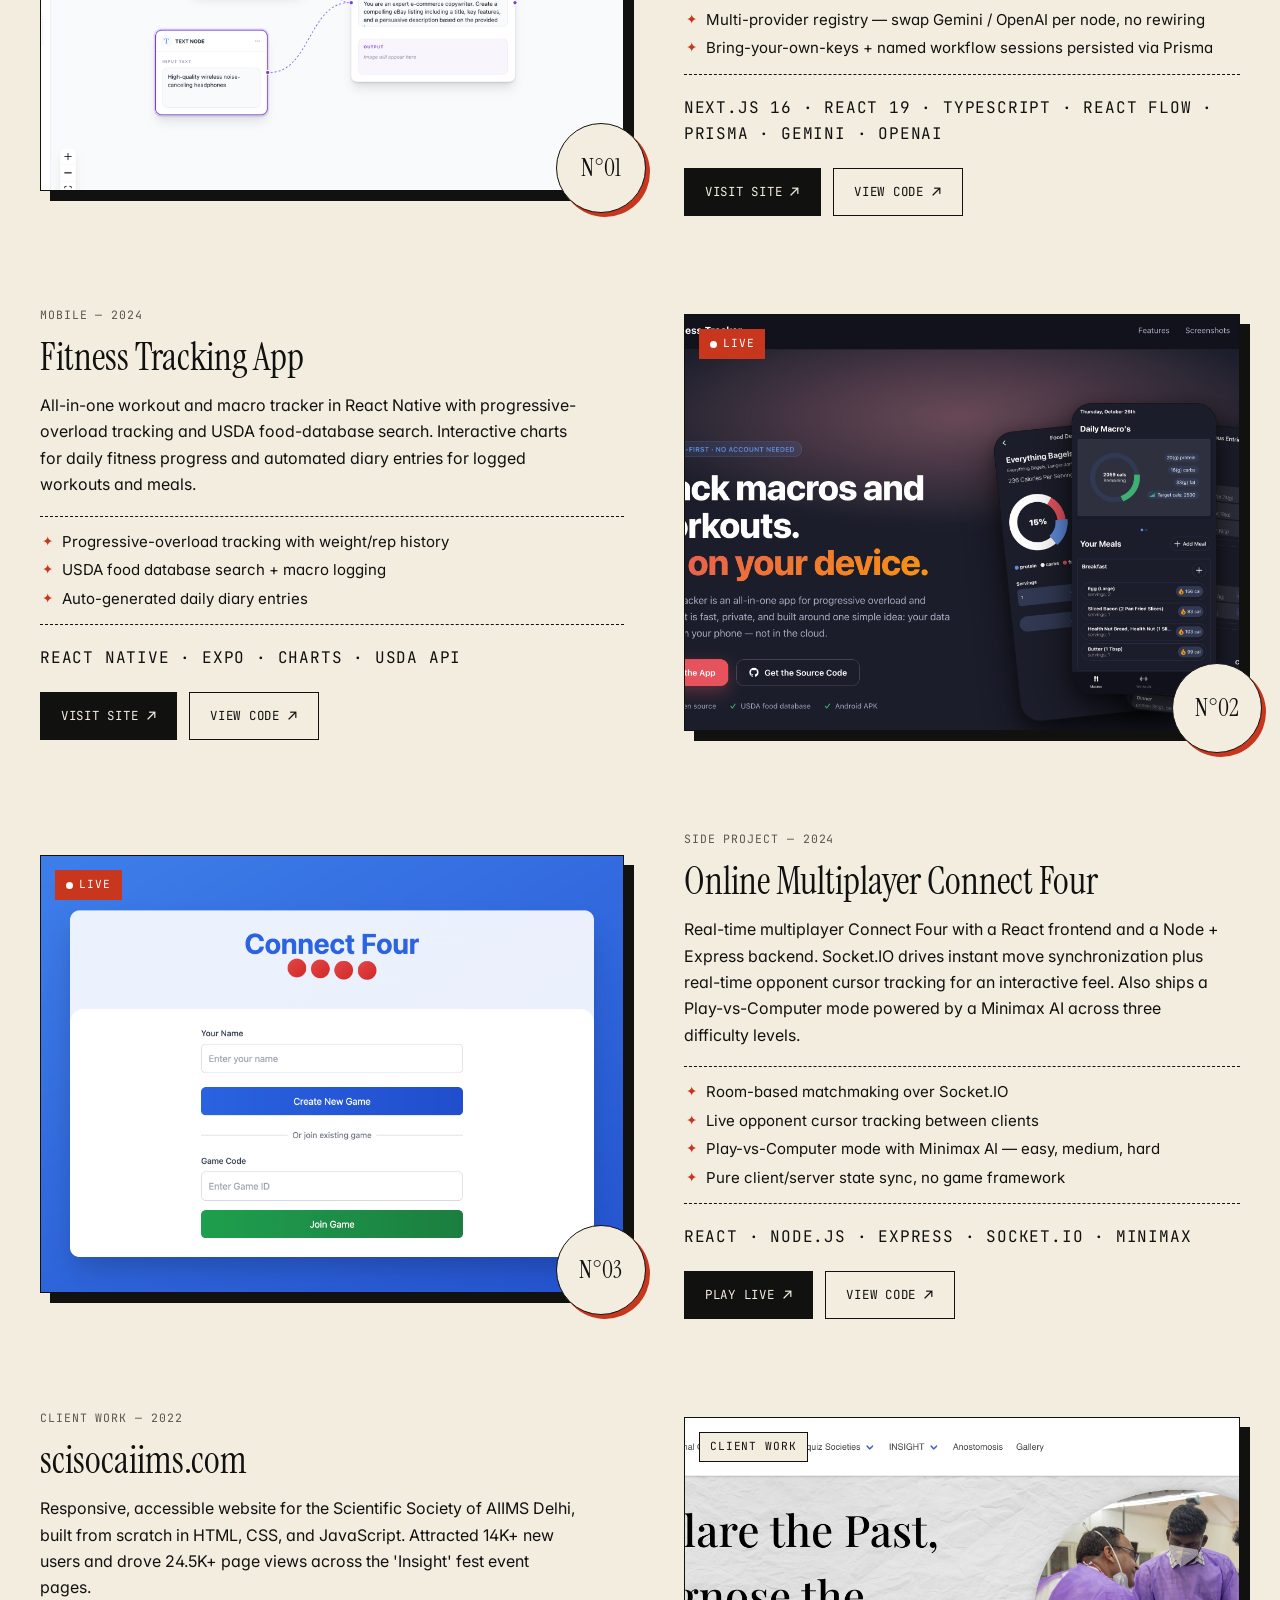
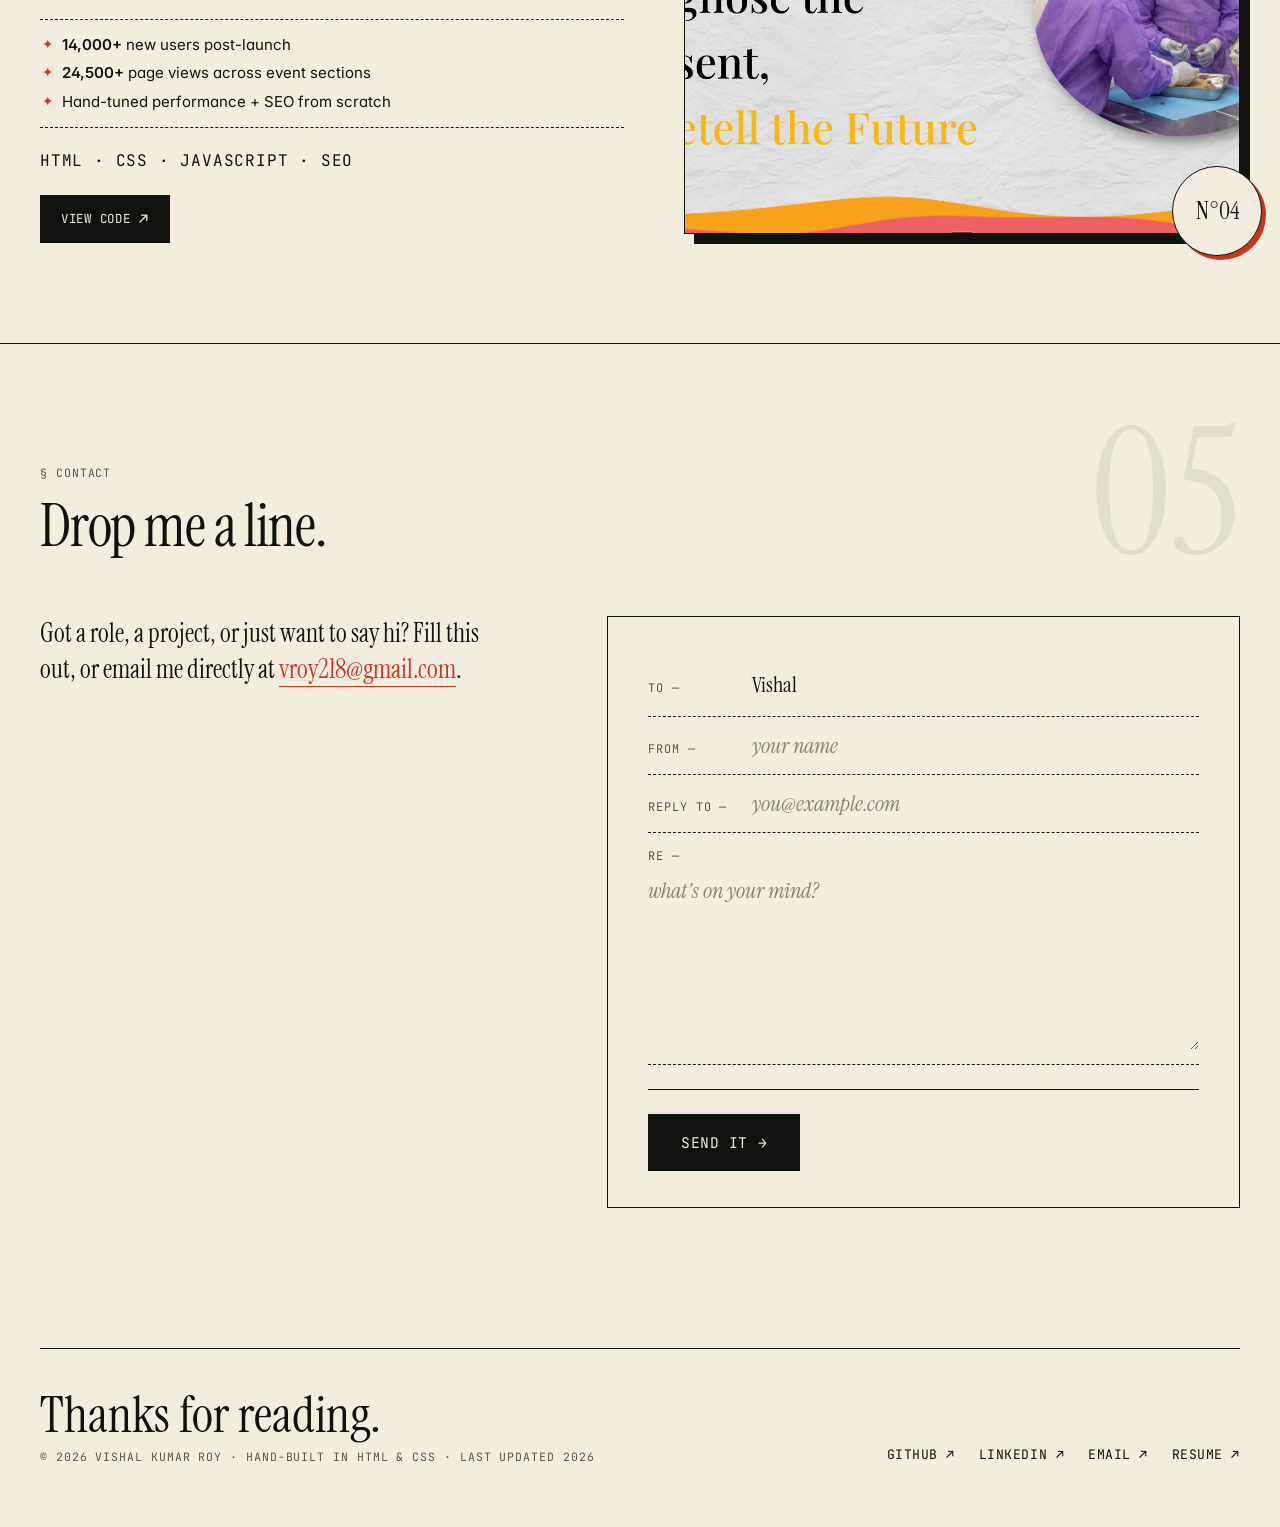
==== commit ac4e3daf: "weavy link added" ====
--- a/index.html
+++ b/index.html
@@ -490,15 +490,16 @@
         <div class="proj__main">
           <span class="label">case study — 2025</span>
           <h3>AI Workflow Builder <span class="proj__kind">weavy-style</span></h3>
-          <p>Full-stack visual workflow builder with a drag-and-drop canvas powered by React Flow. Custom Text, Image, and LLM nodes with multimodal Gemini + Imagen integration, Prisma persistence, and 20-step undo/redo via Zustand.</p>
+          <p>Full-stack visual workflow builder with a drag-and-drop canvas powered by React Flow. Custom Text, Image, and LLM nodes wire into a multi-provider model registry (Gemini Nano Banana, Imagen 4, GPT Image 1) with bring-your-own-keys, prebuilt templates, named sessions, and 20-step undo/redo via Zustand.</p>
           <ul class="proj__highlights">
-            <li>Visual drag-and-drop node editor with live execution</li>
-            <li>Multimodal text + image generation in a single run</li>
-            <li>Workflow persistence with SQLite + Prisma</li>
-          </ul>
-          <p class="proj__stack">Next.js&nbsp;16 · React&nbsp;19 · TypeScript · React&nbsp;Flow · Prisma · Gemini</p>
+            <li>Drag-and-drop node editor with live, multimodal execution</li>
+            <li>Multi-provider registry — swap Gemini / OpenAI per node, no rewiring</li>
+            <li>Bring-your-own-keys + named workflow sessions persisted via Prisma</li>
+          </ul>
+          <p class="proj__stack">Next.js&nbsp;16 · React&nbsp;19 · TypeScript · React&nbsp;Flow · Prisma · Gemini · OpenAI</p>
           <div class="proj__actions">
-            <a class="proj__link" href="https://github.com/vkroy11/weavy-clone" target="_blank" rel="noopener">view code<span>↗</span></a>
+            <a class="proj__link" href="https://weavy-clone.vishalkumarroy.xyz/" target="_blank" rel="noopener">visit site<span>↗</span></a>
+            <a class="proj__link proj__link--ghost" href="https://github.com/vkroy11/weavy-clone" target="_blank" rel="noopener">view code<span>↗</span></a>
           </div>
         </div>
       </article>
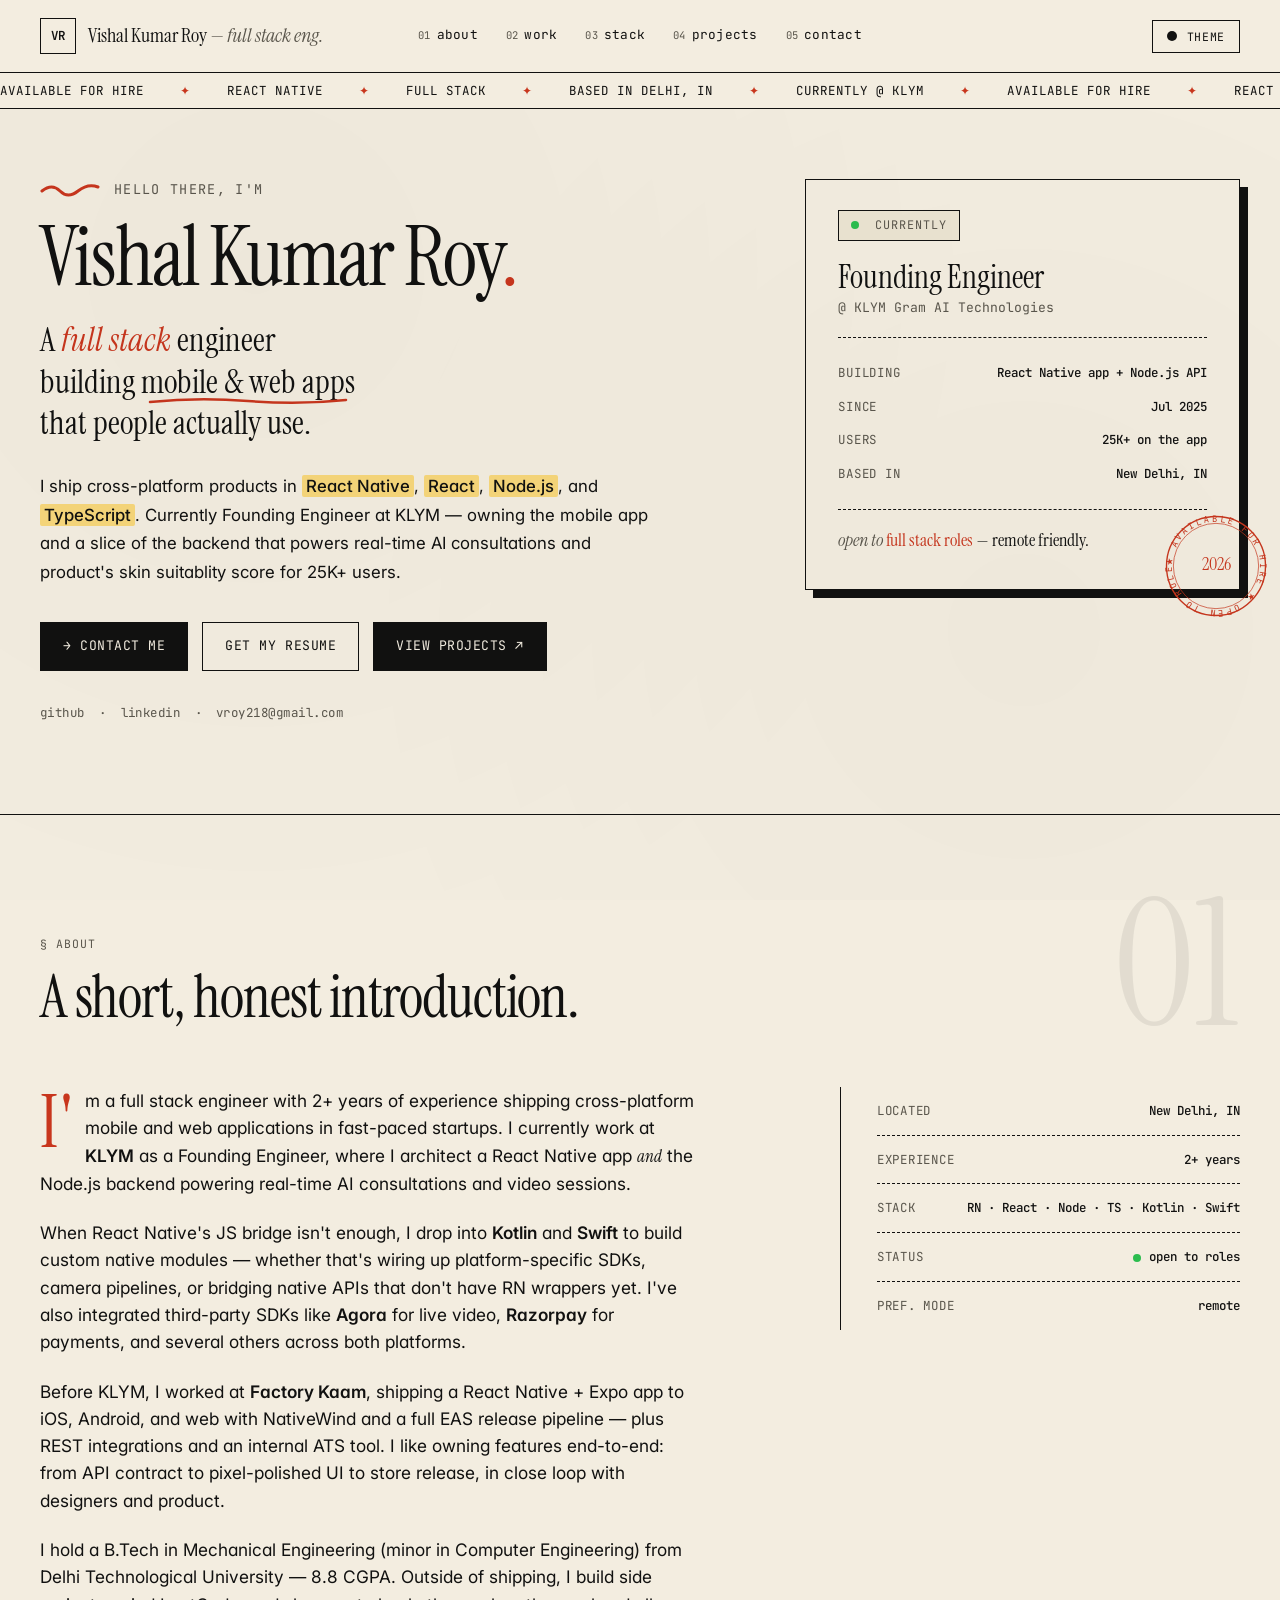
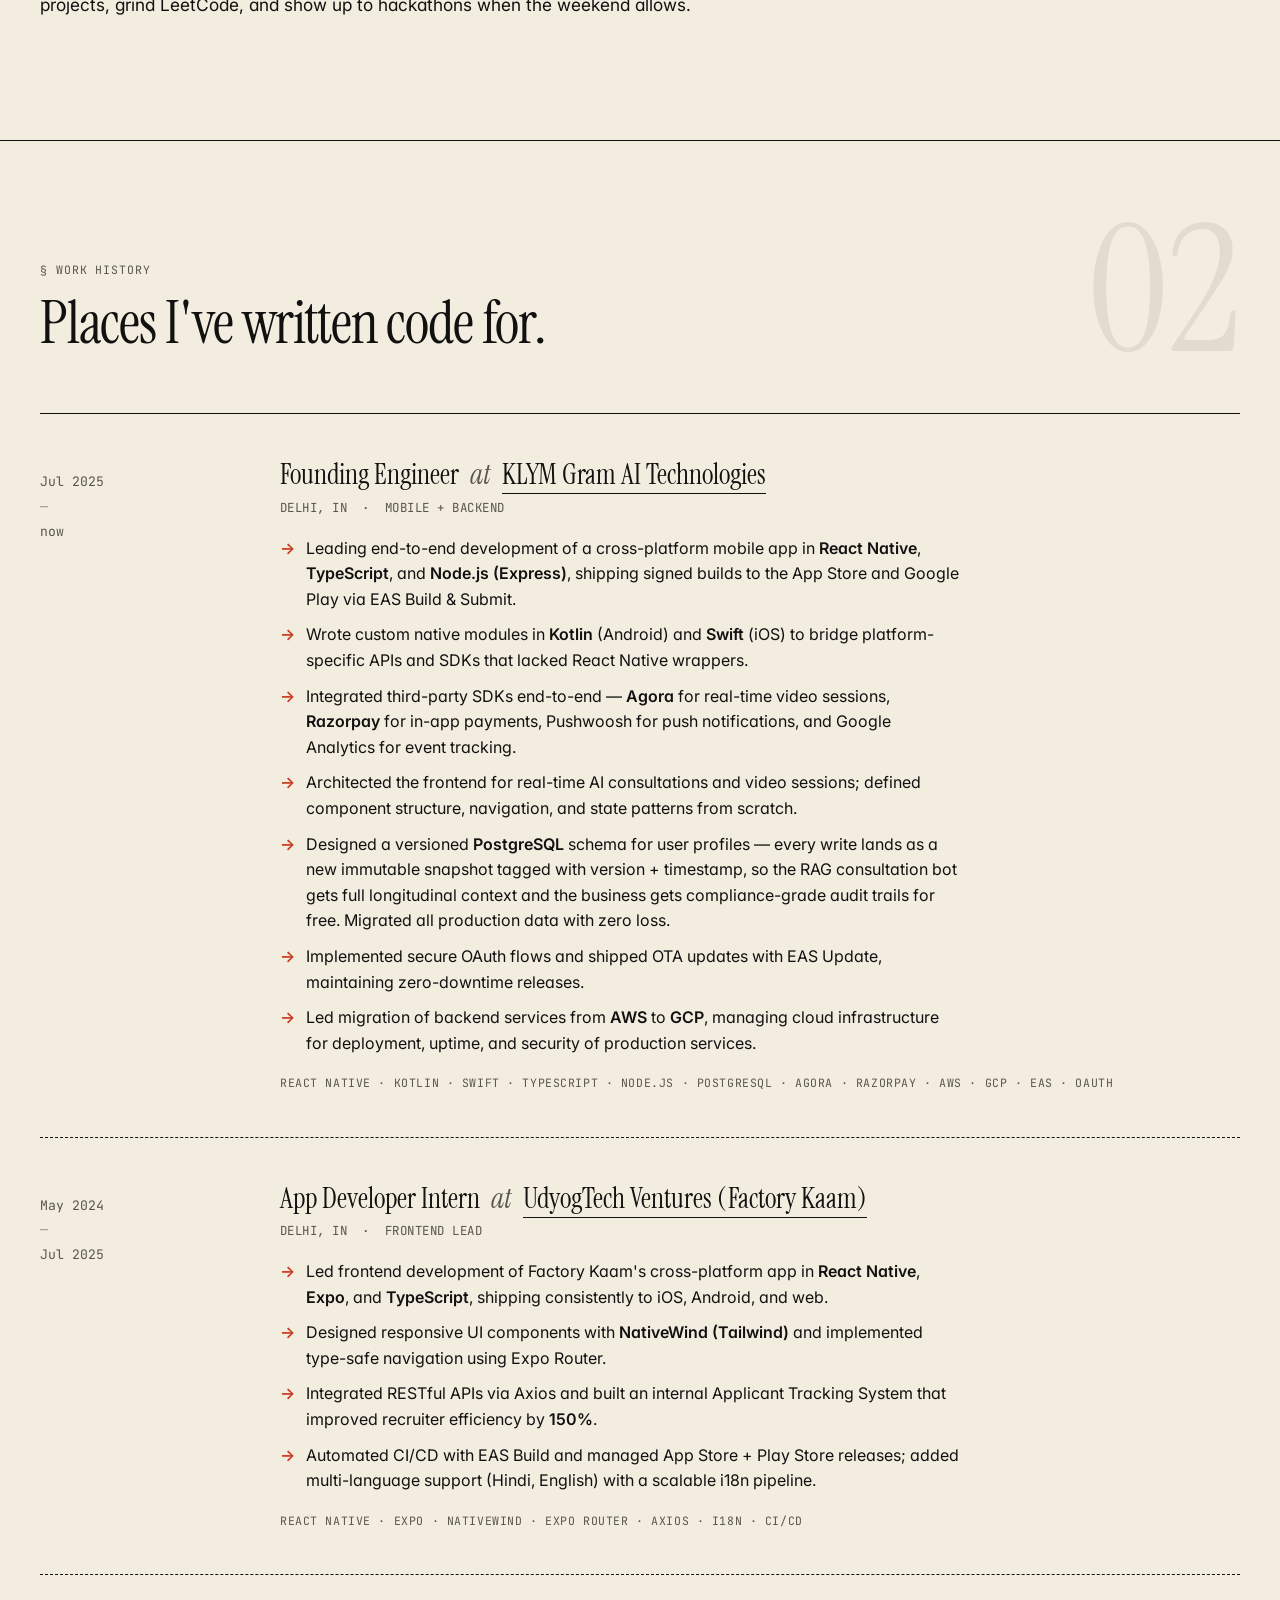
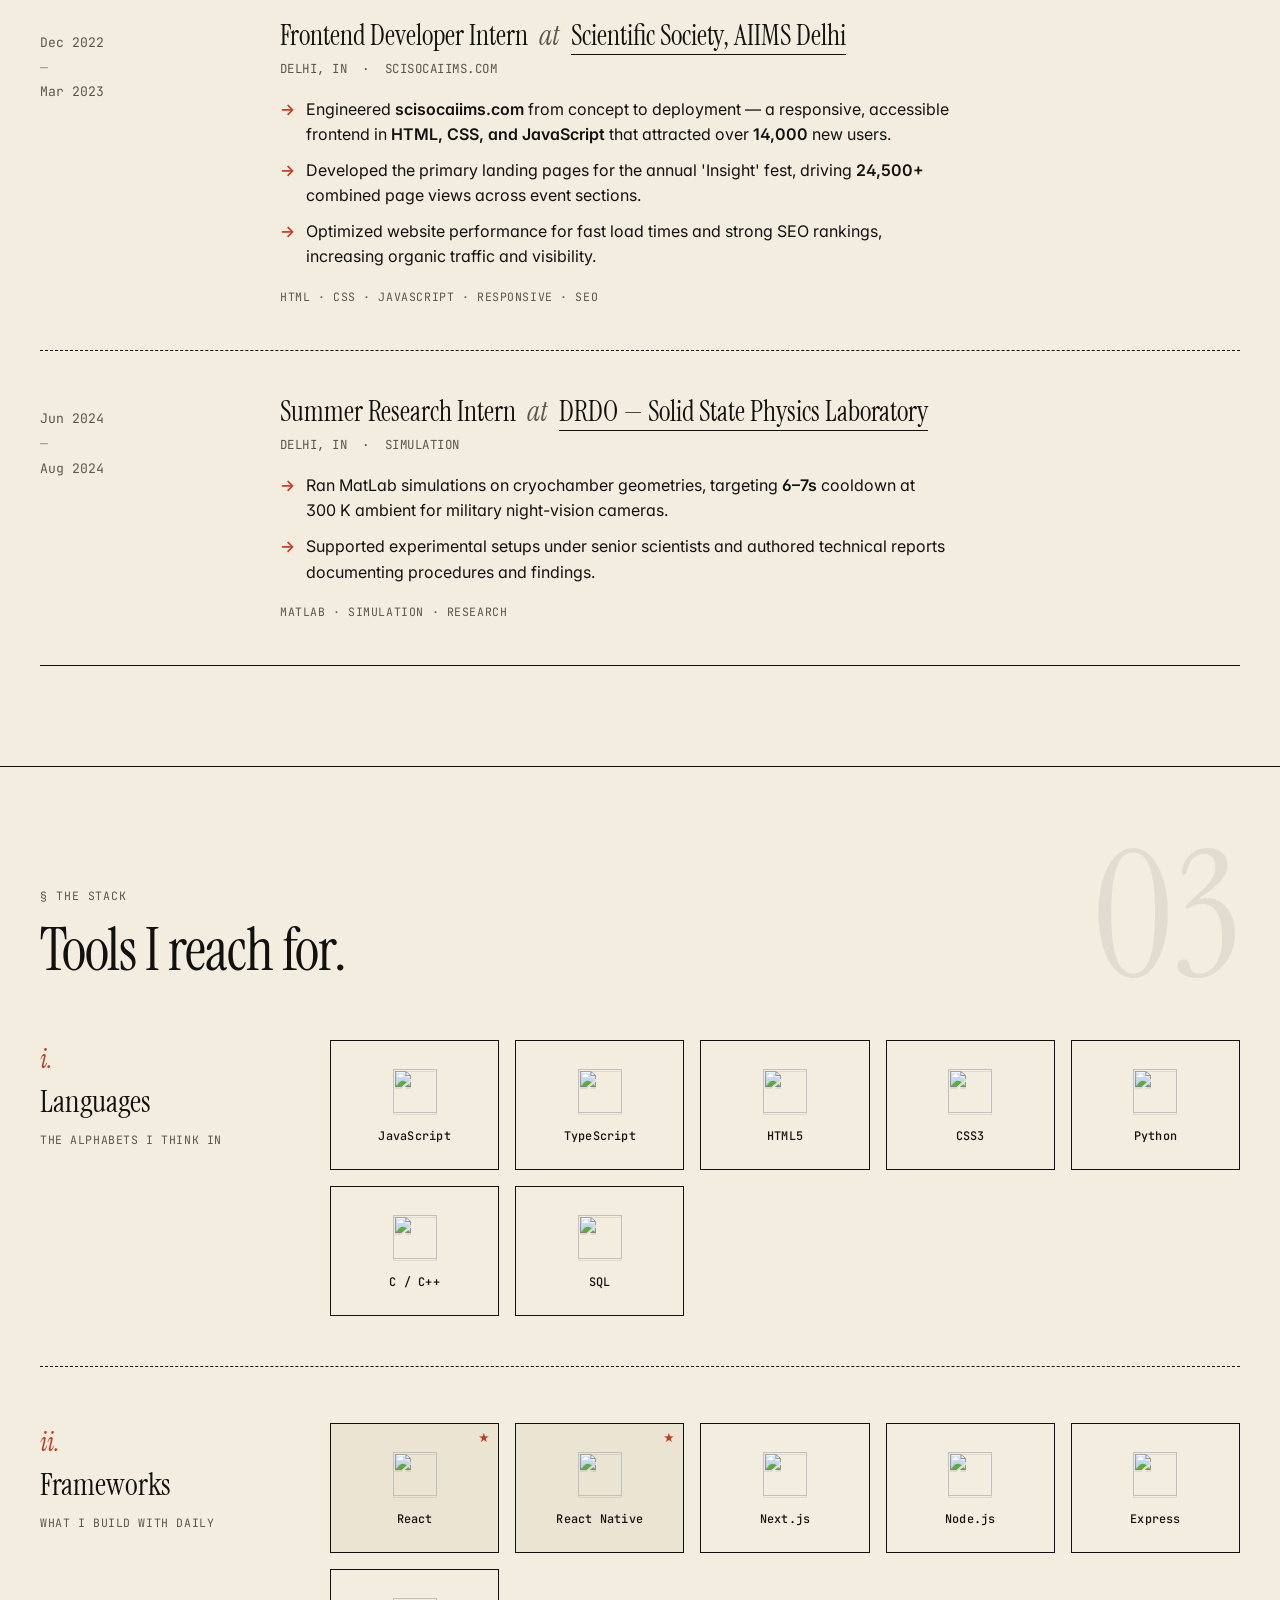
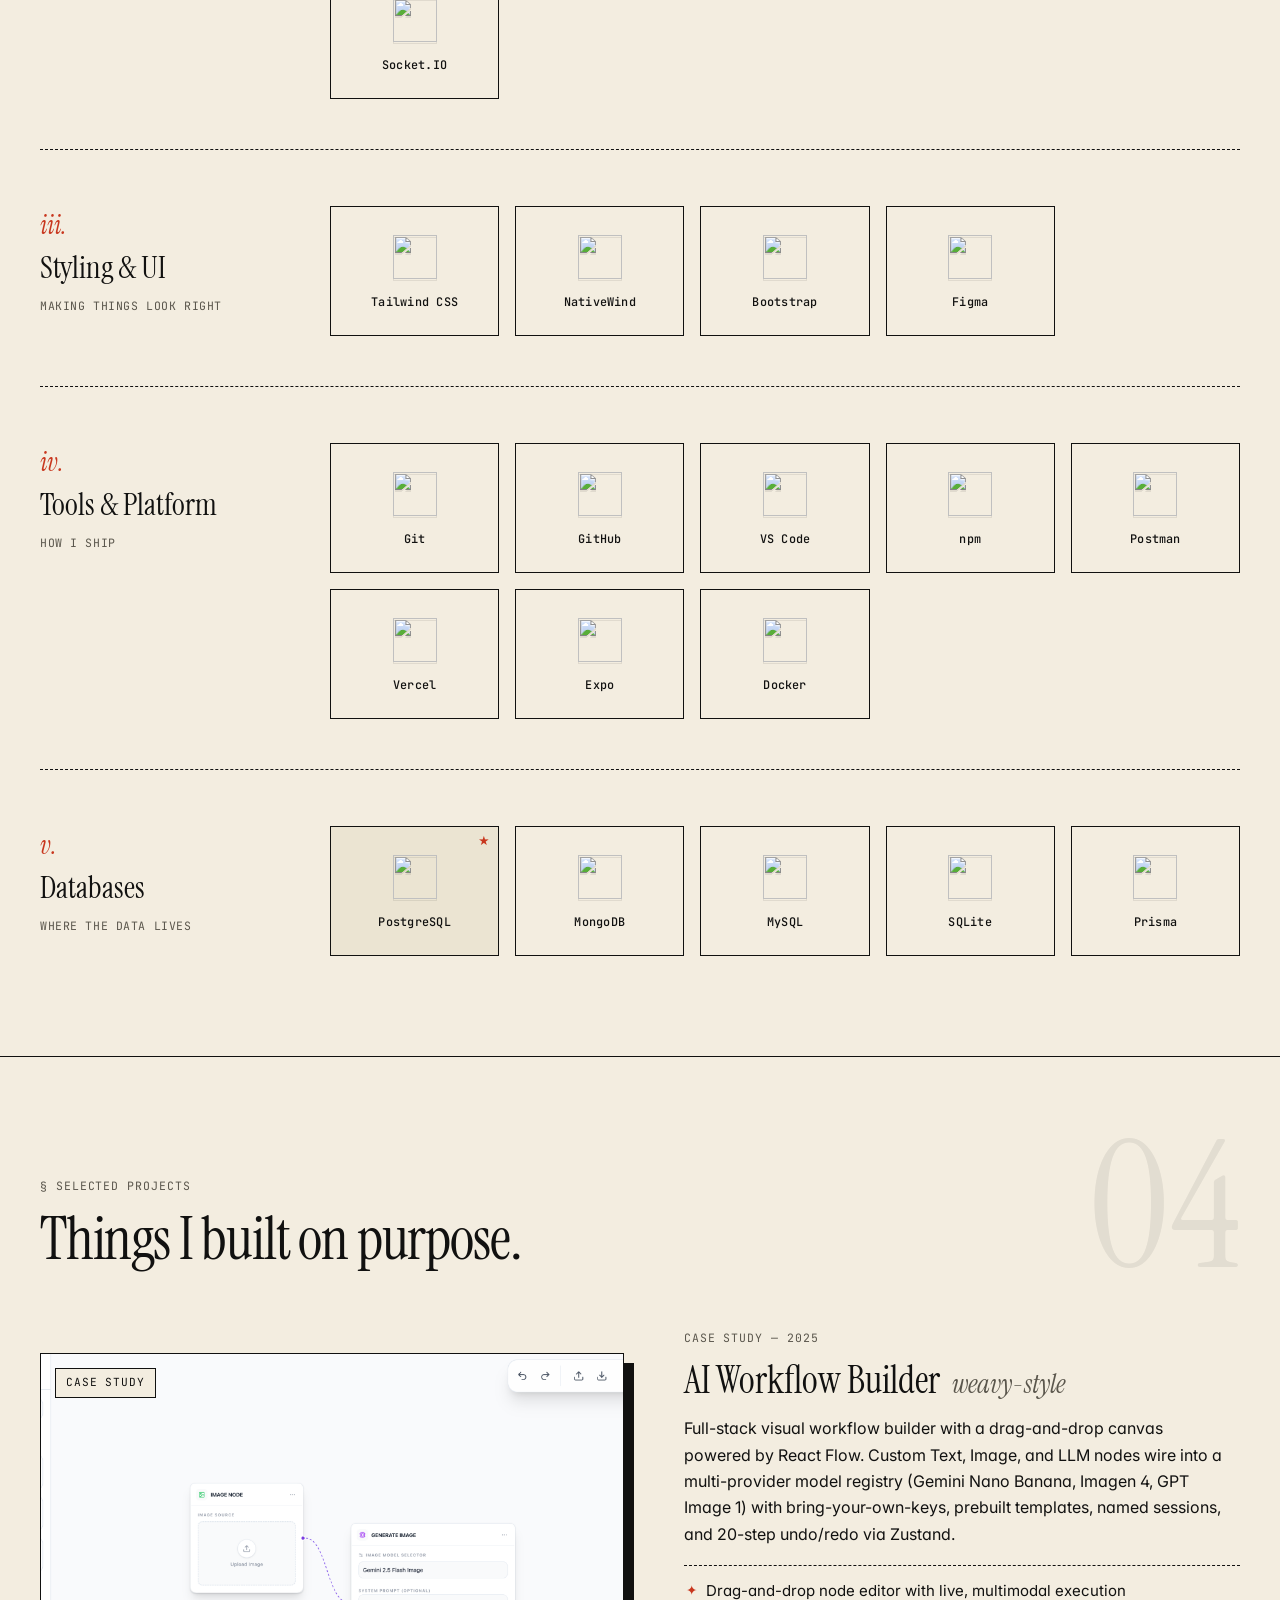
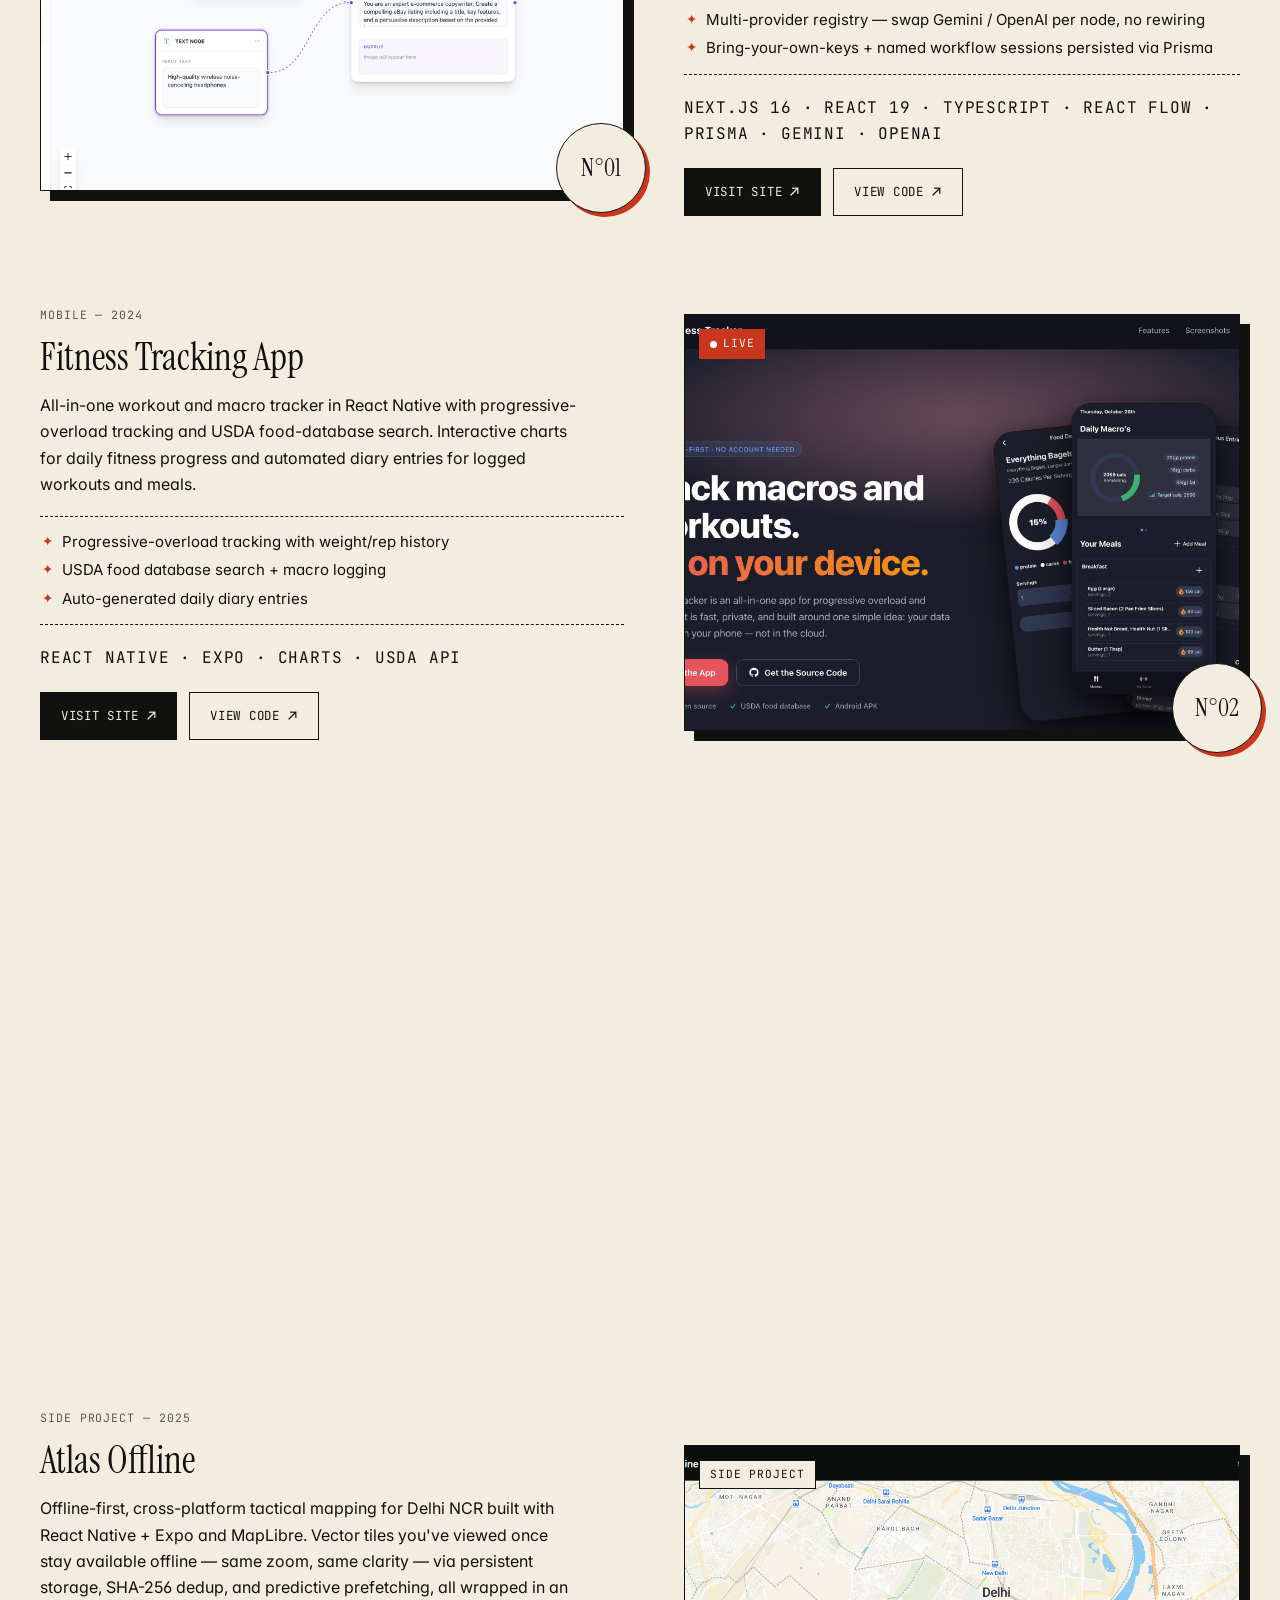
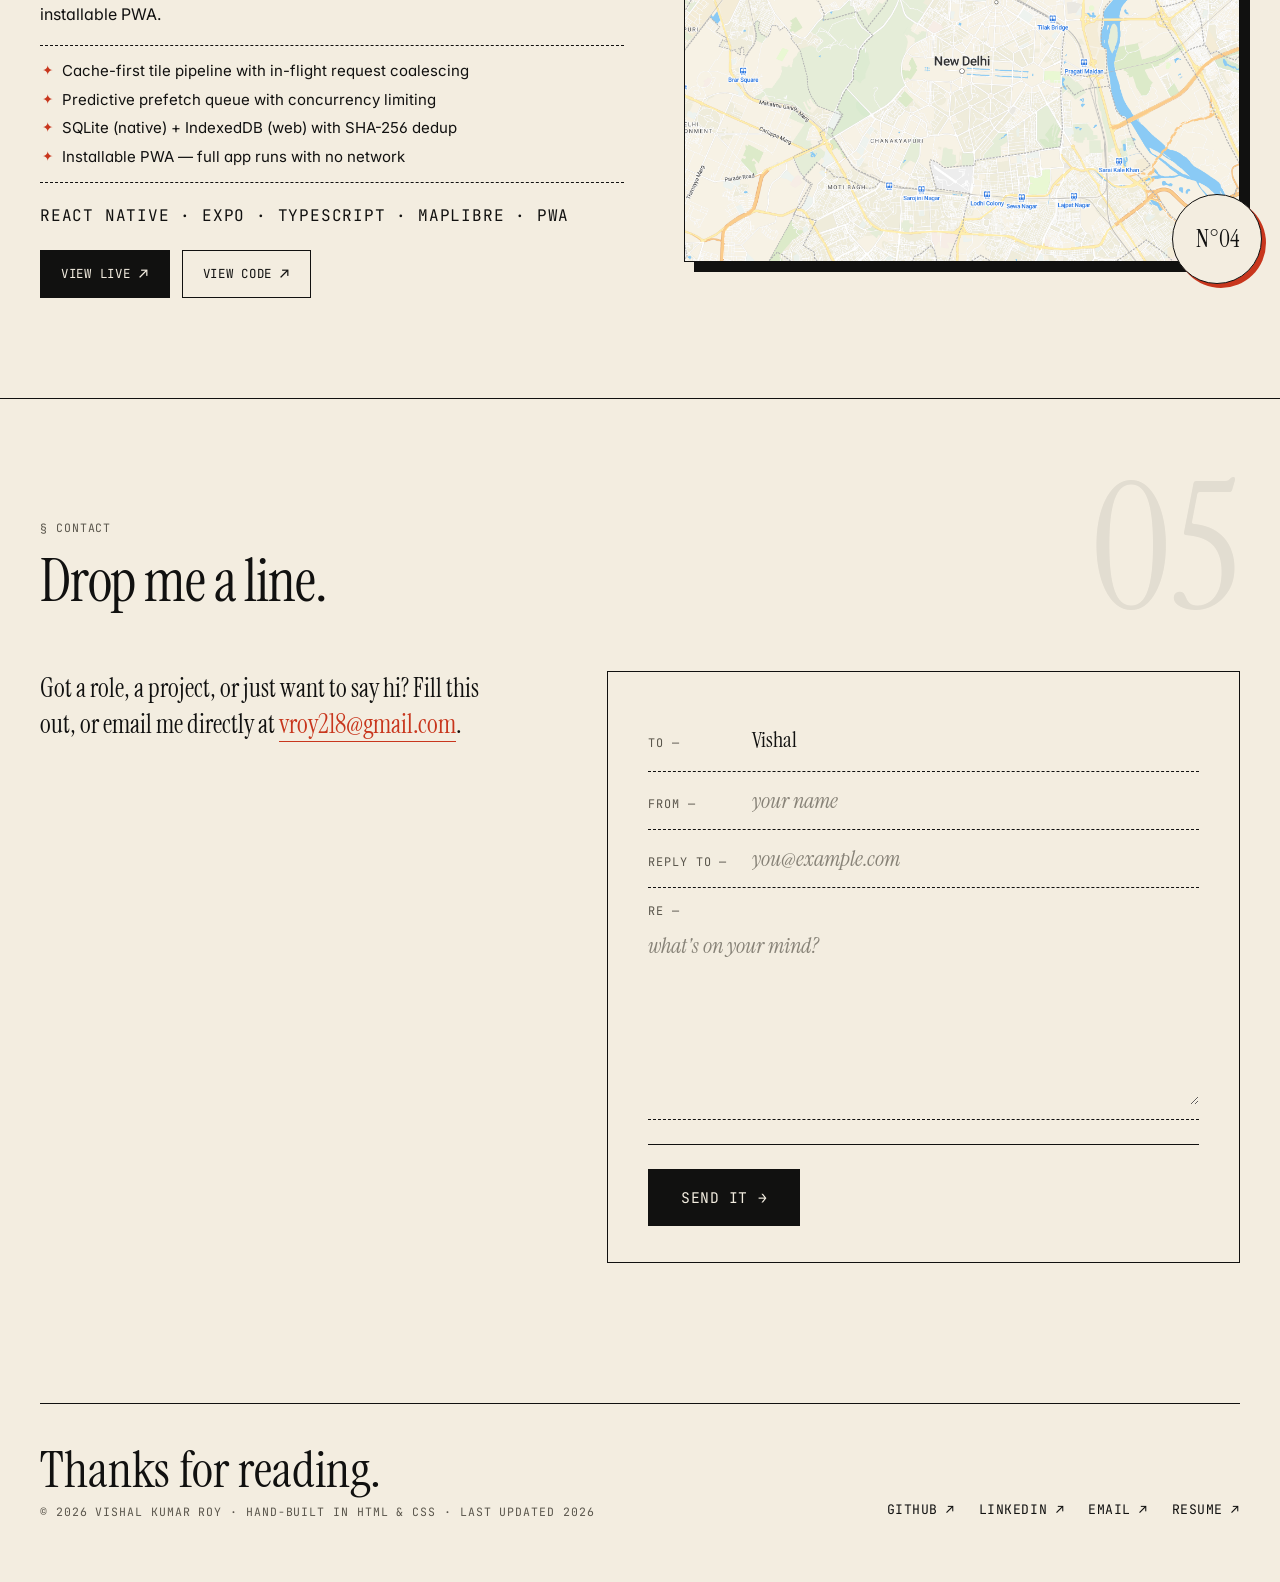
==== commit a8116ac7: "new project added" ====
--- a/index.html
+++ b/index.html
@@ -558,23 +558,25 @@
       <article class="proj proj--flip">
         <div class="proj__media">
           <div class="proj__frame">
-            <img src="assets/scisoc.png" alt="scisocaiims.com screenshot" loading="lazy" />
-            <span class="proj__dot">client work</span>
+            <img src="assets/atlas-maps.png" alt="Atlas Offline mapping app screenshot" loading="lazy" />
+            <span class="proj__dot">side project</span>
           </div>
           <div class="proj__badge">N°04</div>
         </div>
         <div class="proj__main">
-          <span class="label">client work — 2022</span>
-          <h3>scisocaiims.com</h3>
-          <p>Responsive, accessible website for the Scientific Society of AIIMS Delhi, built from scratch in HTML, CSS, and JavaScript. Attracted 14K+ new users and drove 24.5K+ page views across the 'Insight' fest event pages.</p>
+          <span class="label">side project — 2025</span>
+          <h3>Atlas Offline</h3>
+          <p>Offline-first, cross-platform tactical mapping for Delhi NCR built with React Native + Expo and MapLibre. Vector tiles you've viewed once stay available offline — same zoom, same clarity — via persistent storage, SHA-256 dedup, and predictive prefetching, all wrapped in an installable PWA.</p>
           <ul class="proj__highlights">
-            <li><strong>14,000+</strong> new users post-launch</li>
-            <li><strong>24,500+</strong> page views across event sections</li>
-            <li>Hand-tuned performance + SEO from scratch</li>
-          </ul>
-          <p class="proj__stack">HTML · CSS · JavaScript · SEO</p>
+            <li>Cache-first tile pipeline with in-flight request coalescing</li>
+            <li>Predictive prefetch queue with concurrency limiting</li>
+            <li>SQLite (native) + IndexedDB (web) with SHA-256 dedup</li>
+            <li>Installable PWA — full app runs with no network</li>
+          </ul>
+          <p class="proj__stack">React Native · Expo · TypeScript · MapLibre · PWA</p>
           <div class="proj__actions">
-            <a class="proj__link" href="https://github.com/vkroy11/Scisoc" target="_blank" rel="noopener">view code<span>↗</span></a>
+            <a class="proj__link" href="https://atlas-maps.vishalkumarroy.xyz/" target="_blank" rel="noopener">view live<span>↗</span></a>
+            <a class="proj__link proj__link--ghost" href="https://github.com/vkroy11/Altas-maps" target="_blank" rel="noopener">view code<span>↗</span></a>
           </div>
         </div>
       </article>
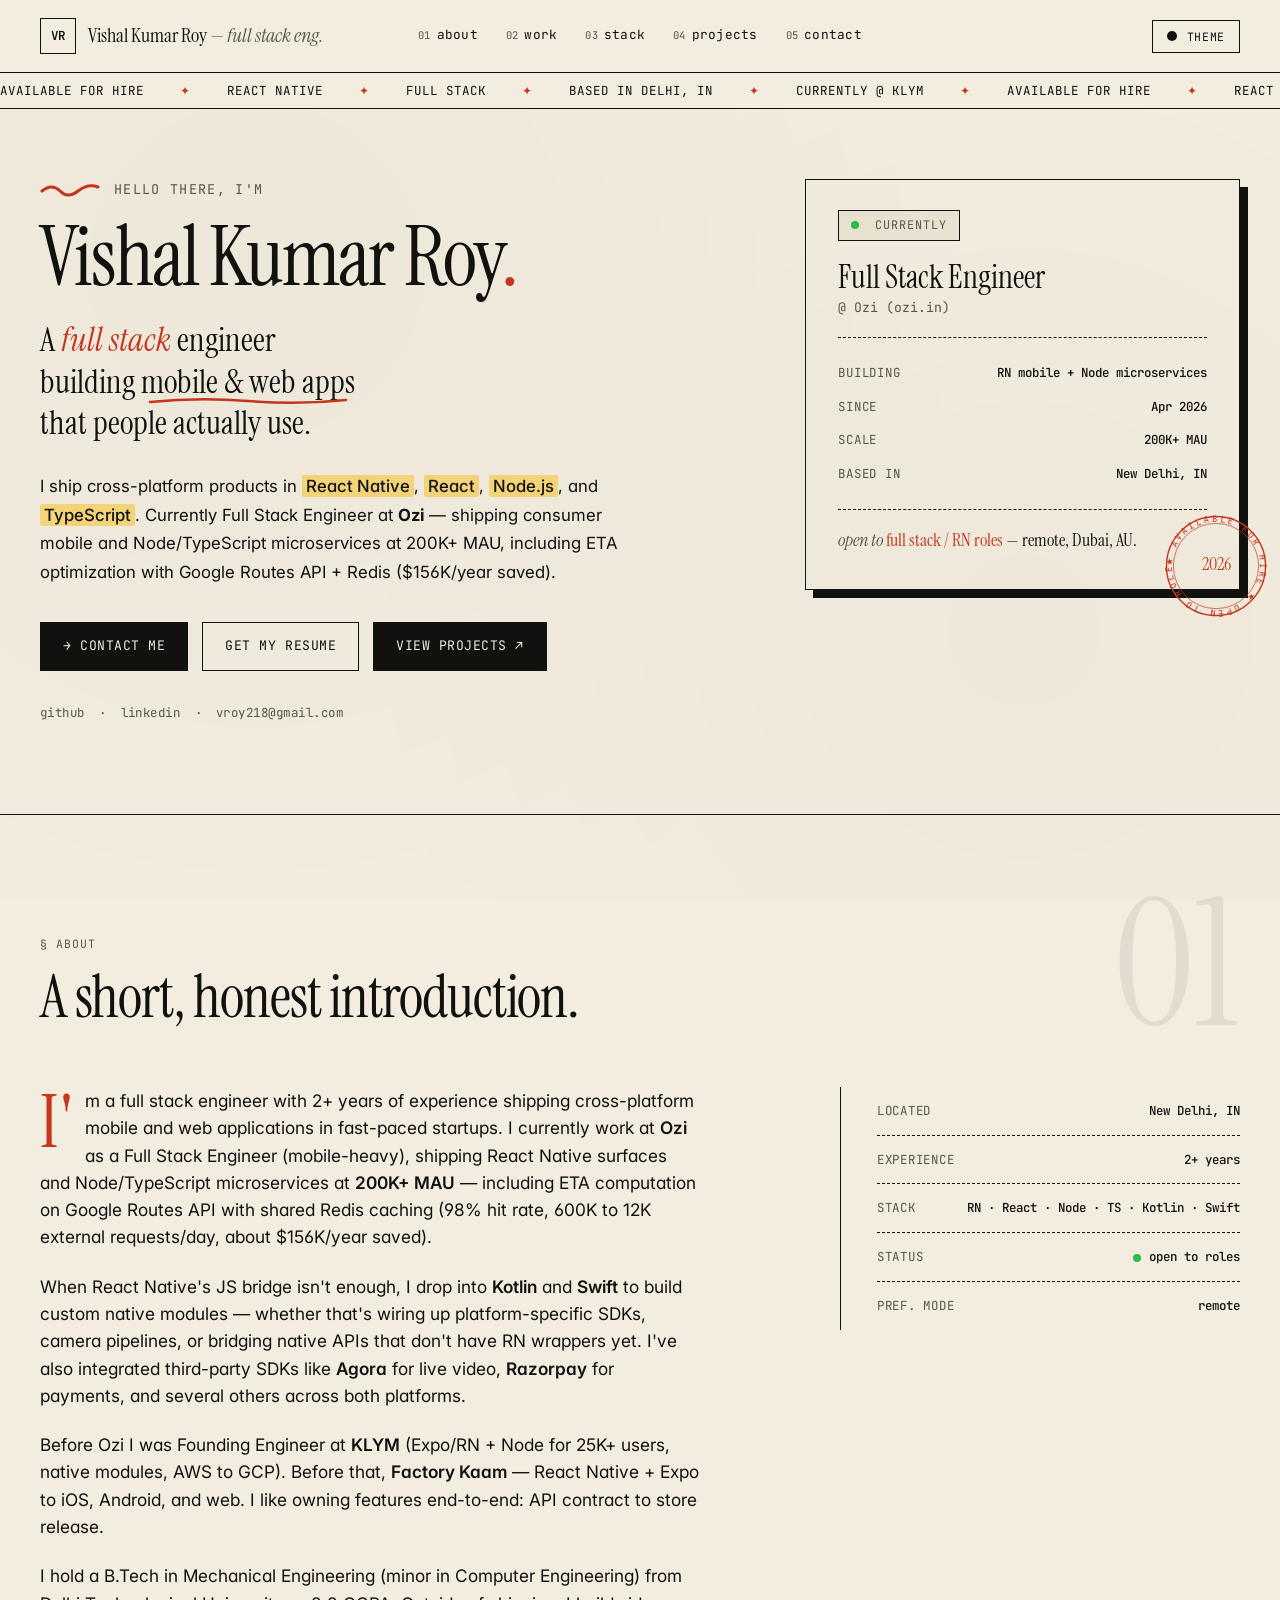
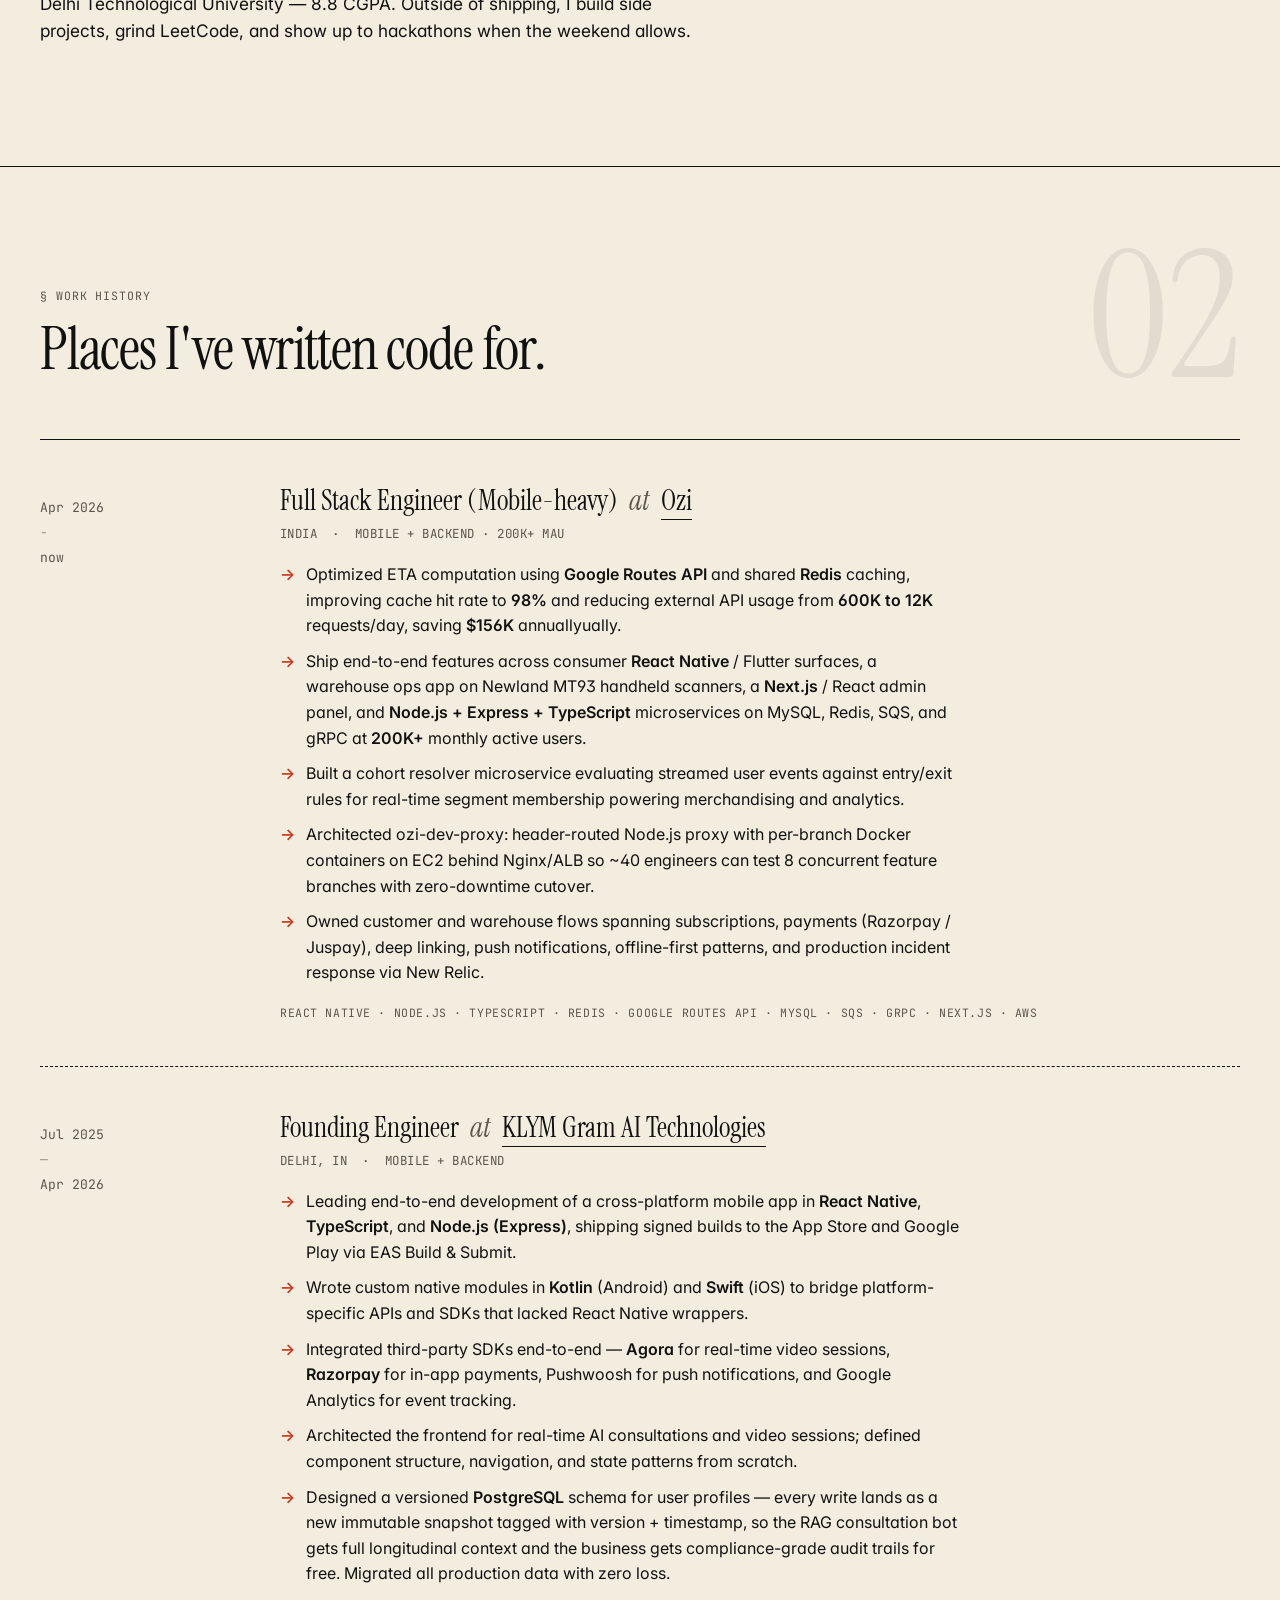
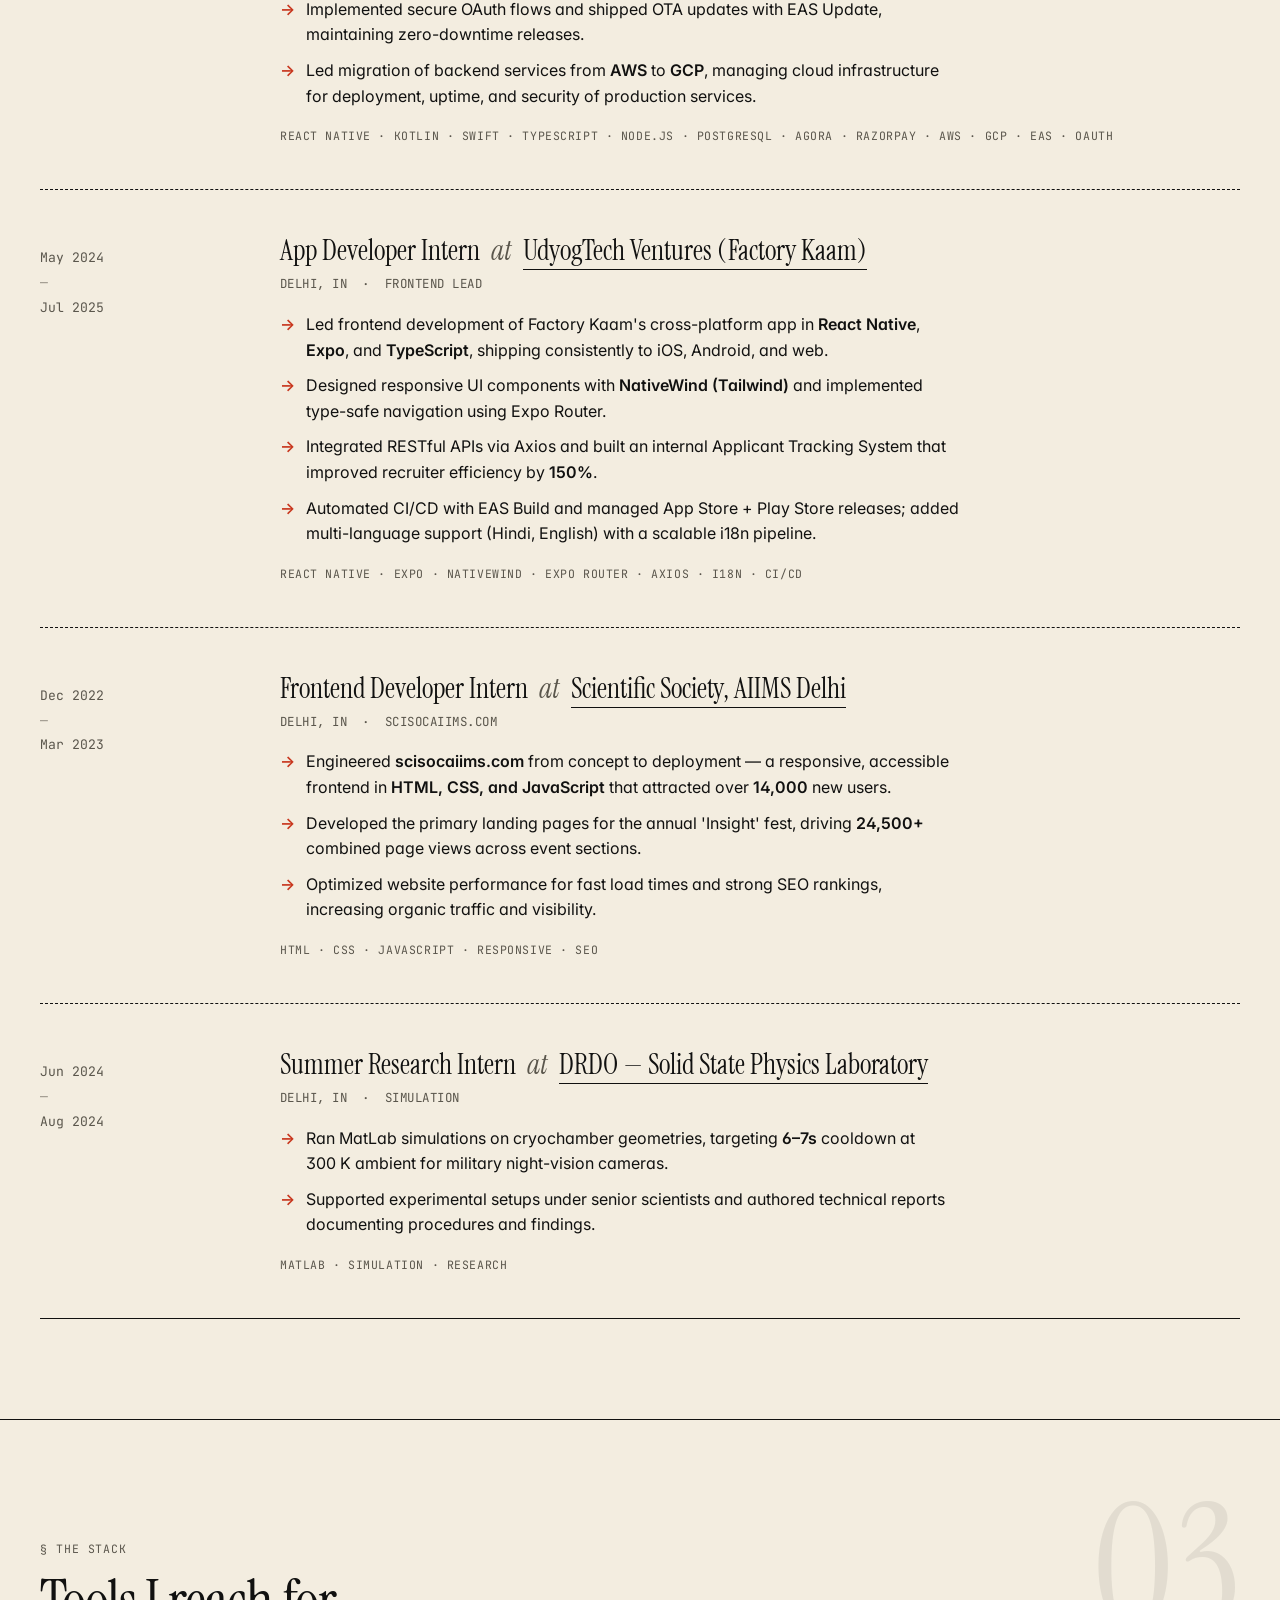
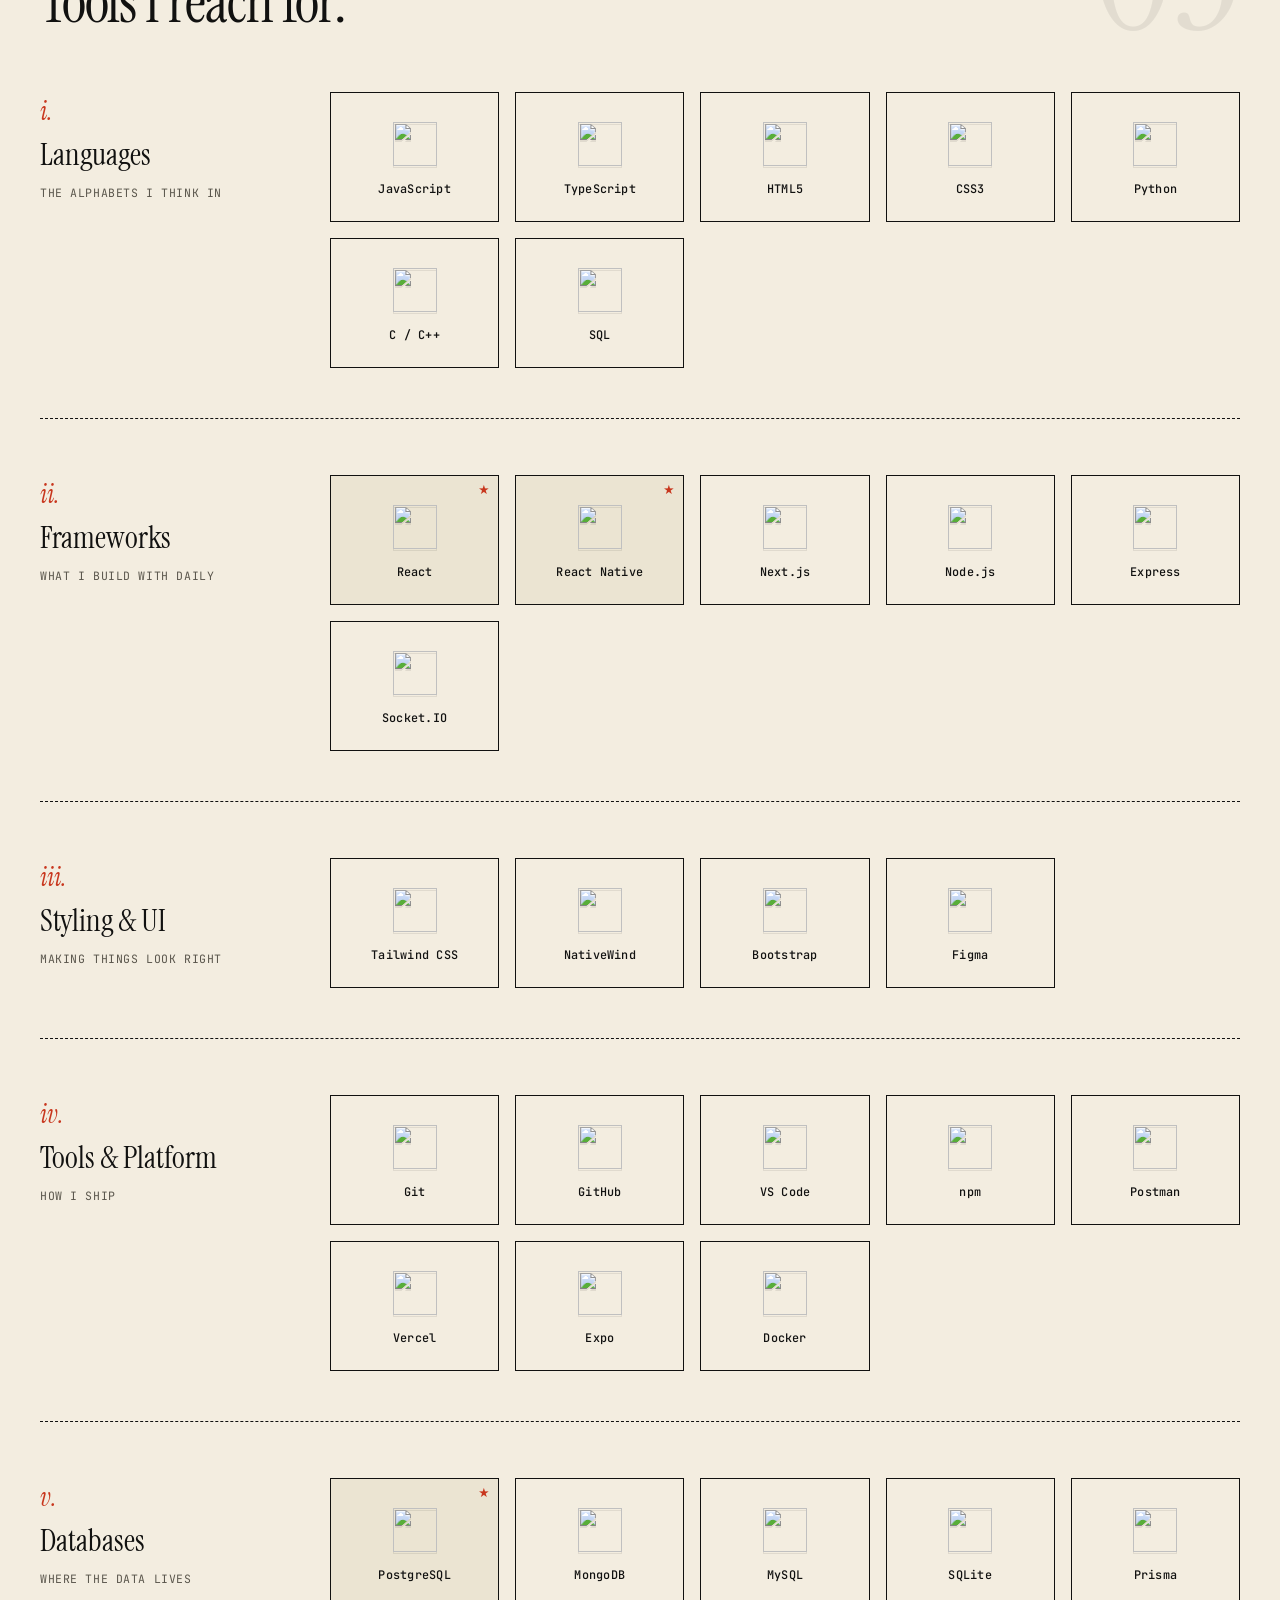
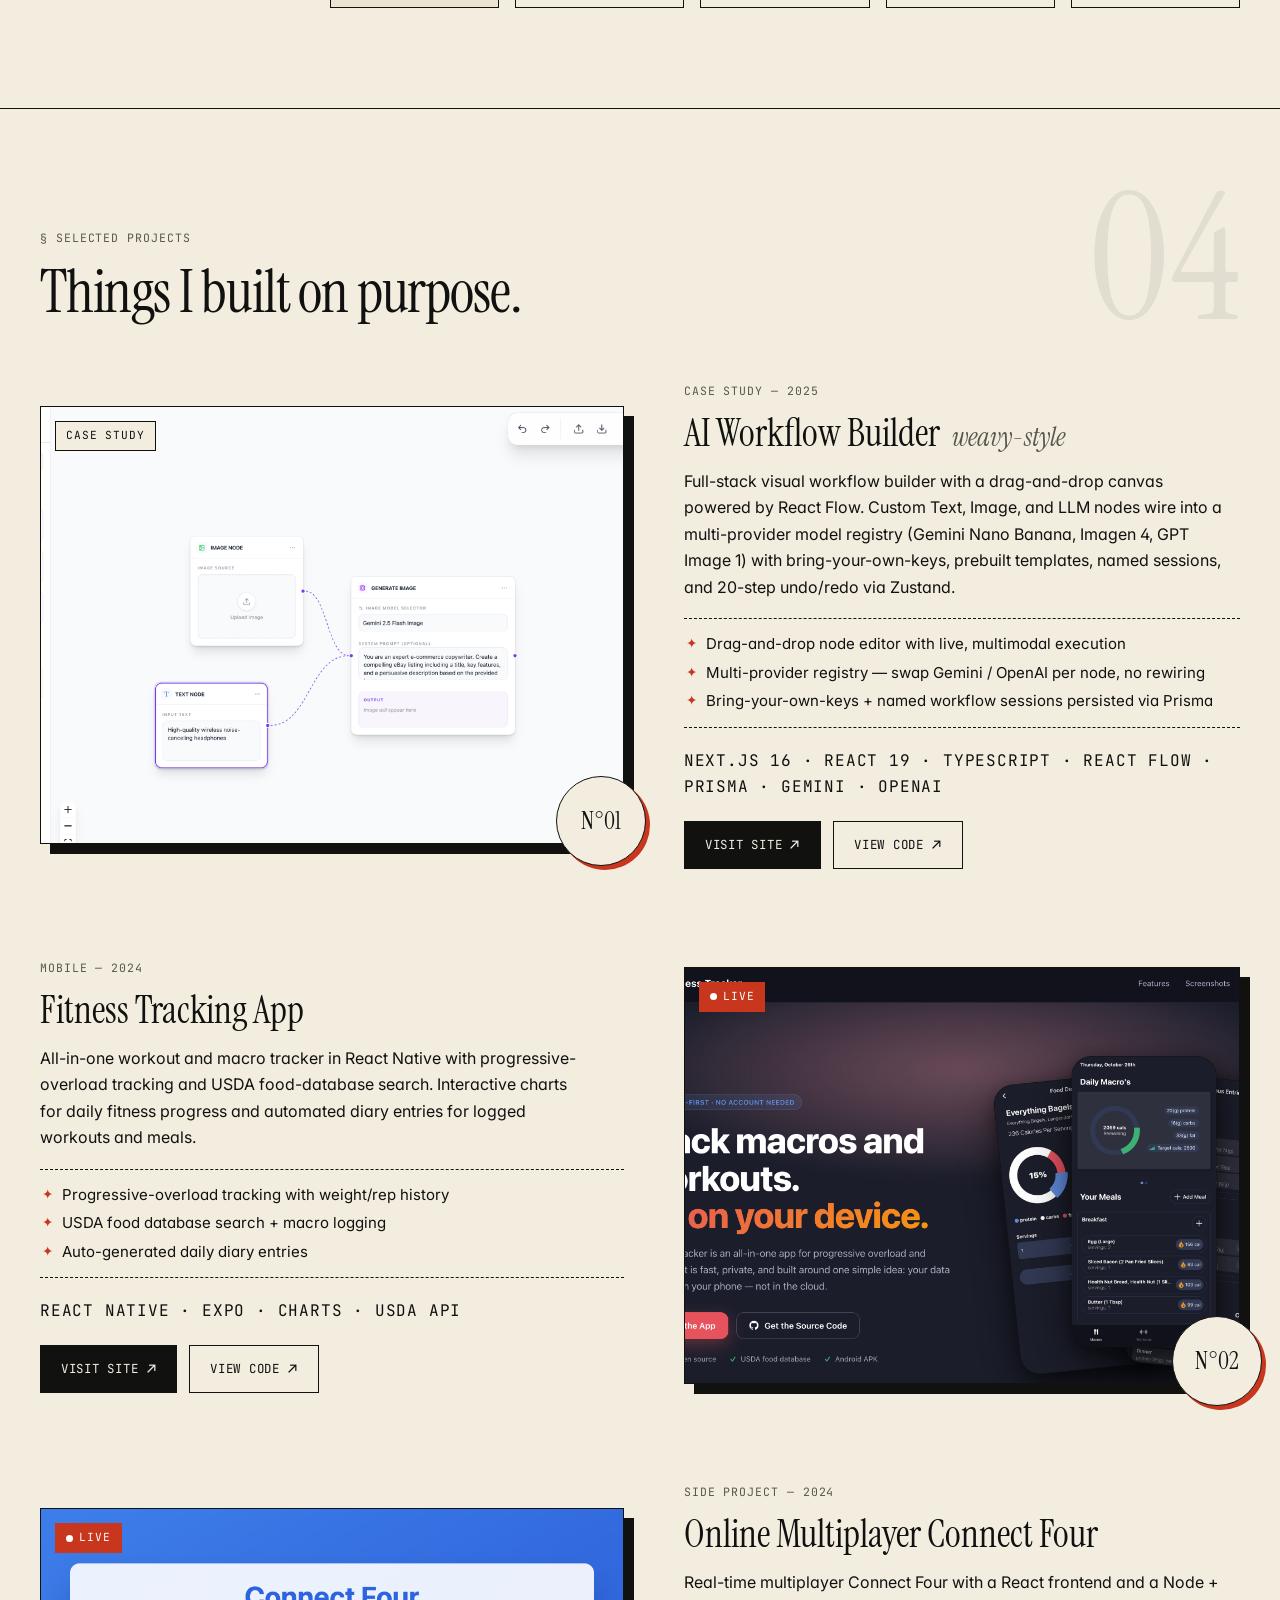
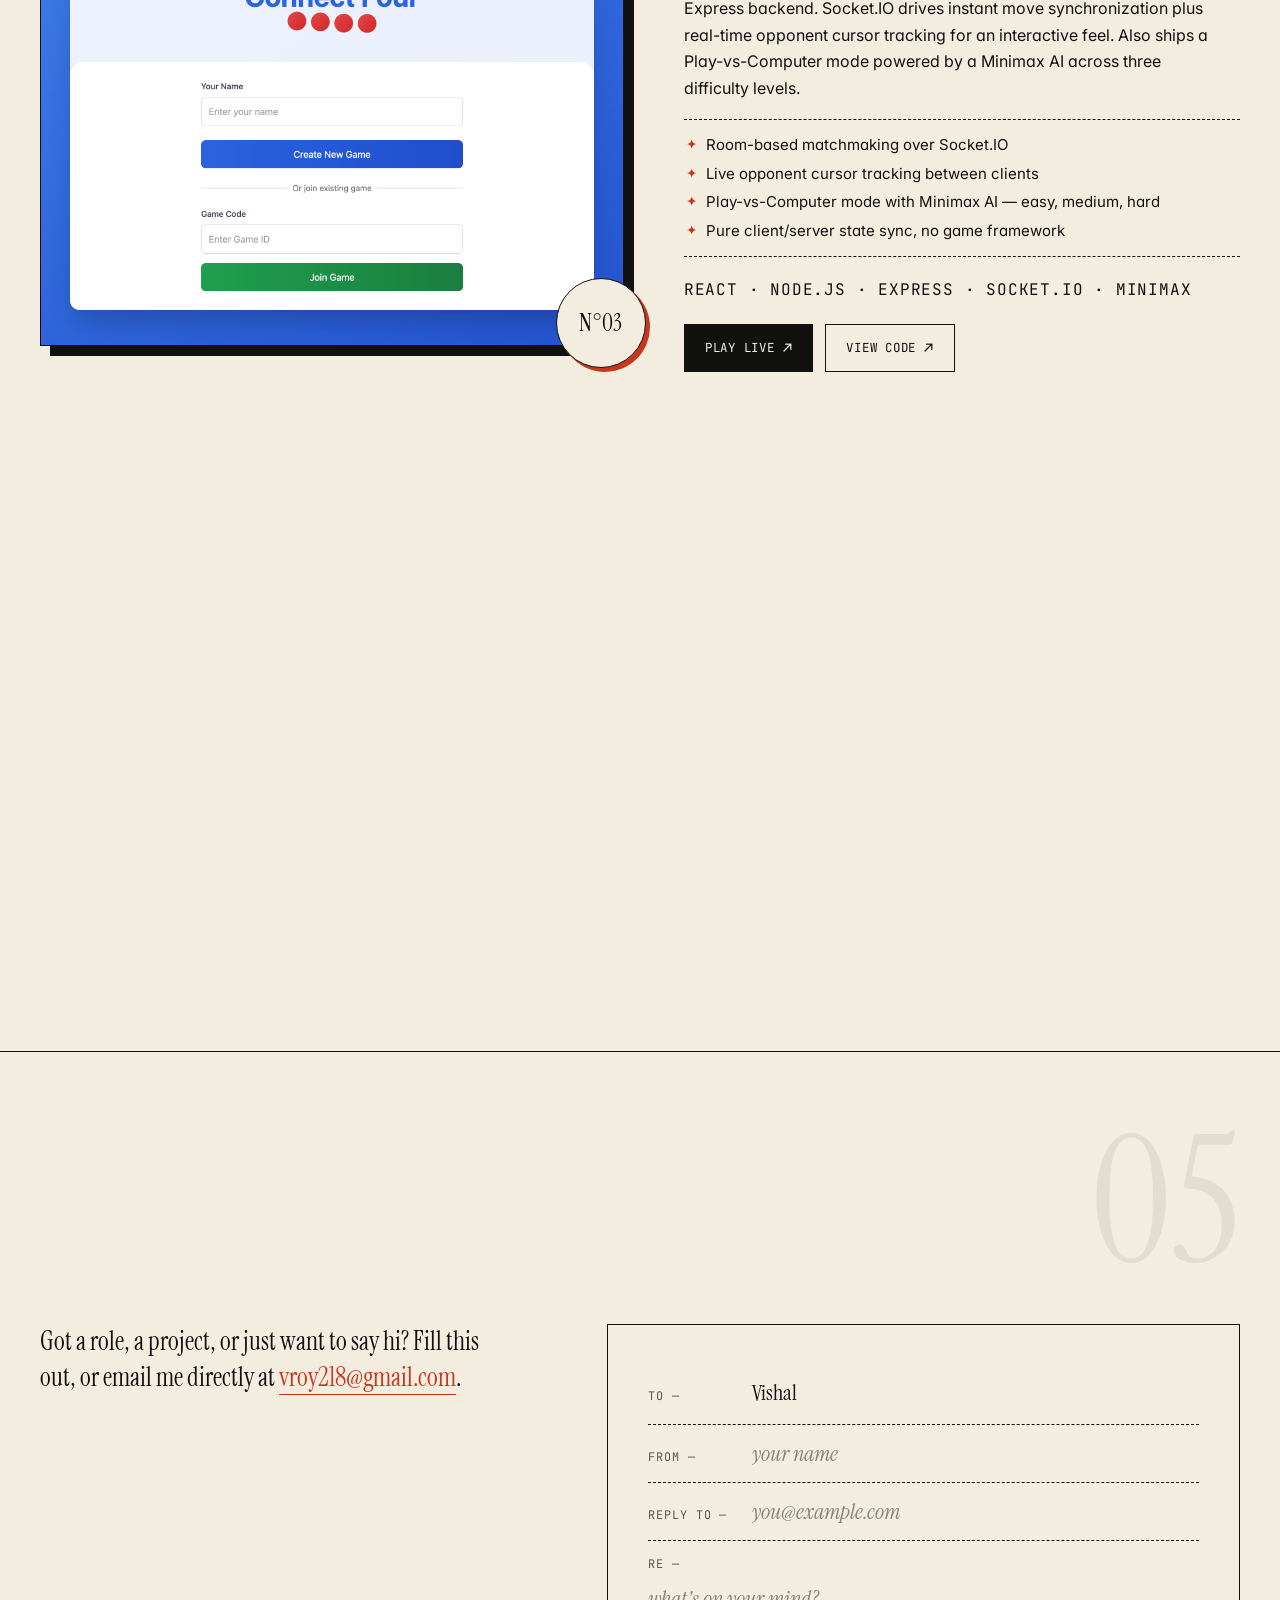
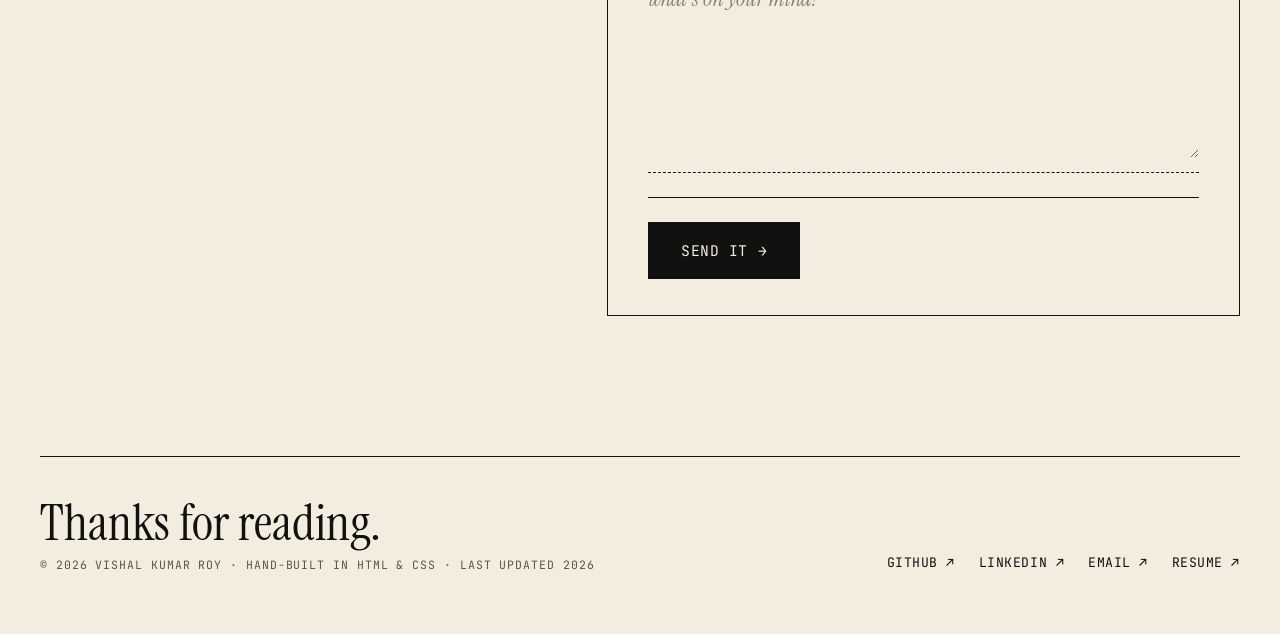
==== commit b8ce3237: "Add Ozi role with ETA/Redis savings; refresh fullstack resume PDF Promote Ozi (Apr 2026-present) as " ====
--- a/index.html
+++ b/index.html
@@ -3,7 +3,7 @@
 <head>
   <meta charset="UTF-8" />
   <meta name="viewport" content="width=device-width, initial-scale=1.0" />
-  <meta name="description" content="Vishal Kumar Roy — Full Stack Engineer building cross-platform mobile and web apps in React Native, React, Node.js, and TypeScript. Currently Founding Engineer at KLYM." />
+  <meta name="description" content="Vishal Kumar Roy — Full Stack Engineer building cross-platform mobile and web apps in React Native, React, Node.js, and TypeScript. Currently Full Stack Engineer at Ozi (200K+ MAU)." />
   <title>Vishal Kumar Roy — Full Stack Engineer</title>
 
   <!-- Favicon -->
@@ -15,7 +15,7 @@
   <meta property="og:type" content="website" />
   <meta property="og:url" content="https://www.vishalkumarroy.xyz/" />
   <meta property="og:title" content="Vishal Kumar Roy — Full Stack Engineer" />
-  <meta property="og:description" content="I build cross-platform mobile &amp; web apps in React Native, React, Node.js, and TypeScript. Currently Founding Engineer at KLYM — shipping a mobile app and backend for 25K+ users." />
+  <meta property="og:description" content="I build cross-platform mobile &amp; web apps in React Native, React, Node.js, and TypeScript. Currently Full Stack Engineer at Ozi — shipping mobile + Node services at 200K+ MAU." />
   <meta property="og:image" content="https://www.vishalkumarroy.xyz/og-image.png" />
   <meta property="og:image:width" content="1200" />
   <meta property="og:image:height" content="630" />
@@ -26,7 +26,7 @@
   <!-- Twitter Card -->
   <meta name="twitter:card" content="summary_large_image" />
   <meta name="twitter:title" content="Vishal Kumar Roy — Full Stack Engineer" />
-  <meta name="twitter:description" content="I build cross-platform mobile &amp; web apps in React Native, React, Node.js, and TypeScript. Founding Engineer at KLYM." />
+  <meta name="twitter:description" content="I build cross-platform mobile &amp; web apps in React Native, React, Node.js, and TypeScript. Full Stack Engineer at Ozi." />
   <meta name="twitter:image" content="https://www.vishalkumarroy.xyz/og-image.png" />
 
   <!-- Misc -->
@@ -96,8 +96,7 @@
           I ship cross-platform products in
           <mark>React&nbsp;Native</mark>, <mark>React</mark>,
           <mark>Node.js</mark>, and <mark>TypeScript</mark>.
-          Currently Founding Engineer at KLYM — owning the mobile app
-          and a slice of the backend that powers real-time AI consultations and product's skin suitablity score for 25K+ users.
+          Currently Full Stack Engineer at <strong>Ozi</strong> — shipping consumer mobile and Node/TypeScript microservices at 200K+ MAU, including ETA optimization with Google Routes API + Redis ($156K/year saved).
         </p>
         <div class="hero__cta">
           <a href="#contact" class="btn">→ contact me</a>
@@ -115,17 +114,17 @@
 
       <aside class="hero__card" aria-label="currently">
         <div class="card__tag"><span class="pulse"></span> currently</div>
-        <p class="card__role">Founding Engineer</p>
-        <p class="card__where">@ KLYM Gram AI Technologies</p>
+        <p class="card__role">Full Stack Engineer</p>
+        <p class="card__where">@ Ozi (ozi.in)</p>
         <hr class="card__rule" />
         <dl class="card__stats">
-          <div><dt>building</dt><dd>React Native app + Node.js API</dd></div>
-          <div><dt>since</dt><dd>Jul 2025</dd></div>
-          <div><dt>users</dt><dd>25K+ on the app</dd></div>
+          <div><dt>building</dt><dd>RN mobile + Node microservices</dd></div>
+          <div><dt>since</dt><dd>Apr 2026</dd></div>
+          <div><dt>scale</dt><dd>200K+ MAU</dd></div>
           <div><dt>based in</dt><dd>New Delhi, IN</dd></div>
         </dl>
         <hr class="card__rule" />
-        <p class="card__sign"><em>open to</em> <strong>full stack roles</strong> — remote friendly.</p>
+        <p class="card__sign"><em>open to</em> <strong>full stack / RN roles</strong> — remote, Dubai, AU.</p>
         <div class="card__stamp" aria-hidden="true">
           <svg viewBox="0 0 160 160" width="100%" height="100%">
             <defs>
@@ -156,10 +155,7 @@
         <p class="dropcap">
           I'm a full stack engineer with 2+ years of experience shipping
           cross-platform mobile and web applications in fast-paced
-          startups. I currently work at <strong>KLYM</strong> as a
-          Founding Engineer, where I architect a React Native app
-          <em>and</em> the Node.js backend powering real-time AI
-          consultations and video sessions.
+          startups. I currently work at <strong>Ozi</strong> as a Full Stack Engineer (mobile-heavy), shipping React Native surfaces and Node/TypeScript microservices at <strong>200K+ MAU</strong> — including ETA computation on Google Routes API with shared Redis caching (98% hit rate, 600K to 12K external requests/day, about $156K/year saved).
         </p>
         <p>
           When React Native's JS bridge isn't enough, I drop into
@@ -171,12 +167,7 @@
           for payments, and several others across both platforms.
         </p>
         <p>
-          Before KLYM, I worked at <strong>Factory Kaam</strong>, shipping
-          a React Native + Expo app to iOS, Android, and web with
-          NativeWind and a full EAS release pipeline — plus REST
-          integrations and an internal ATS tool. I like owning features
-          end-to-end: from API contract to pixel-polished UI to store
-          release, in close loop with designers and product.
+          Before Ozi I was Founding Engineer at <strong>KLYM</strong> (Expo/RN + Node for 25K+ users, native modules, AWS to GCP). Before that, <strong>Factory Kaam</strong> — React Native + Expo to iOS, Android, and web. I like owning features end-to-end: API contract to store release.
         </p>
         <p>
           I hold a B.Tech in Mechanical Engineering (minor in Computer
@@ -208,7 +199,28 @@
     <ol class="worklist">
 
       <li class="job">
-        <div class="job__years"><span>Jul 2025</span><span class="to">—</span><span>now</span></div>
+        <div class="job__years"><span>Apr 2026</span><span class="to">-</span><span>now</span></div>
+        <div class="job__body">
+          <h3>
+            <span class="job__role">Full Stack Engineer (Mobile-heavy)</span>
+            <span class="at">at</span>
+            <a class="job__co" href="https://ozi.in" target="_blank" rel="noopener">Ozi</a>
+          </h3>
+          <p class="job__loc">India &nbsp;&middot;&nbsp; mobile + backend &middot; 200K+ MAU</p>
+          <ul class="job__bullets">
+            <li>Optimized ETA computation using <strong>Google Routes API</strong> and shared <strong>Redis</strong> caching, improving cache hit rate to <strong>98%</strong> and reducing external API usage from <strong>600K to 12K</strong> requests/day, saving <strong>$156K</strong> annuallyually.</li>
+            <li>Ship end-to-end features across consumer <strong>React Native</strong> / Flutter surfaces, a warehouse ops app on Newland MT93 handheld scanners, a <strong>Next.js</strong> / React admin panel, and <strong>Node.js + Express + TypeScript</strong> microservices on MySQL, Redis, SQS, and gRPC at <strong>200K+</strong> monthly active users.</li>
+            <li>Built a cohort resolver microservice evaluating streamed user events against entry/exit rules for real-time segment membership powering merchandising and analytics.</li>
+            <li>Architected ozi-dev-proxy: header-routed Node.js proxy with per-branch Docker containers on EC2 behind Nginx/ALB so ~40 engineers can test 8 concurrent feature branches with zero-downtime cutover.</li>
+            <li>Owned customer and warehouse flows spanning subscriptions, payments (Razorpay / Juspay), deep linking, push notifications, offline-first patterns, and production incident response via New Relic.</li>
+          </ul>
+          <p class="job__tags">React Native &middot; Node.js &middot; TypeScript &middot; Redis &middot; Google Routes API &middot; MySQL &middot; SQS &middot; gRPC &middot; Next.js &middot; AWS</p>
+        </div>
+      </li>
+
+
+      <li class="job">
+        <div class="job__years"><span>Jul 2025</span><span class="to">—</span><span>Apr 2026</span></div>
         <div class="job__body">
           <h3>
             <span class="job__role">Founding Engineer</span>
